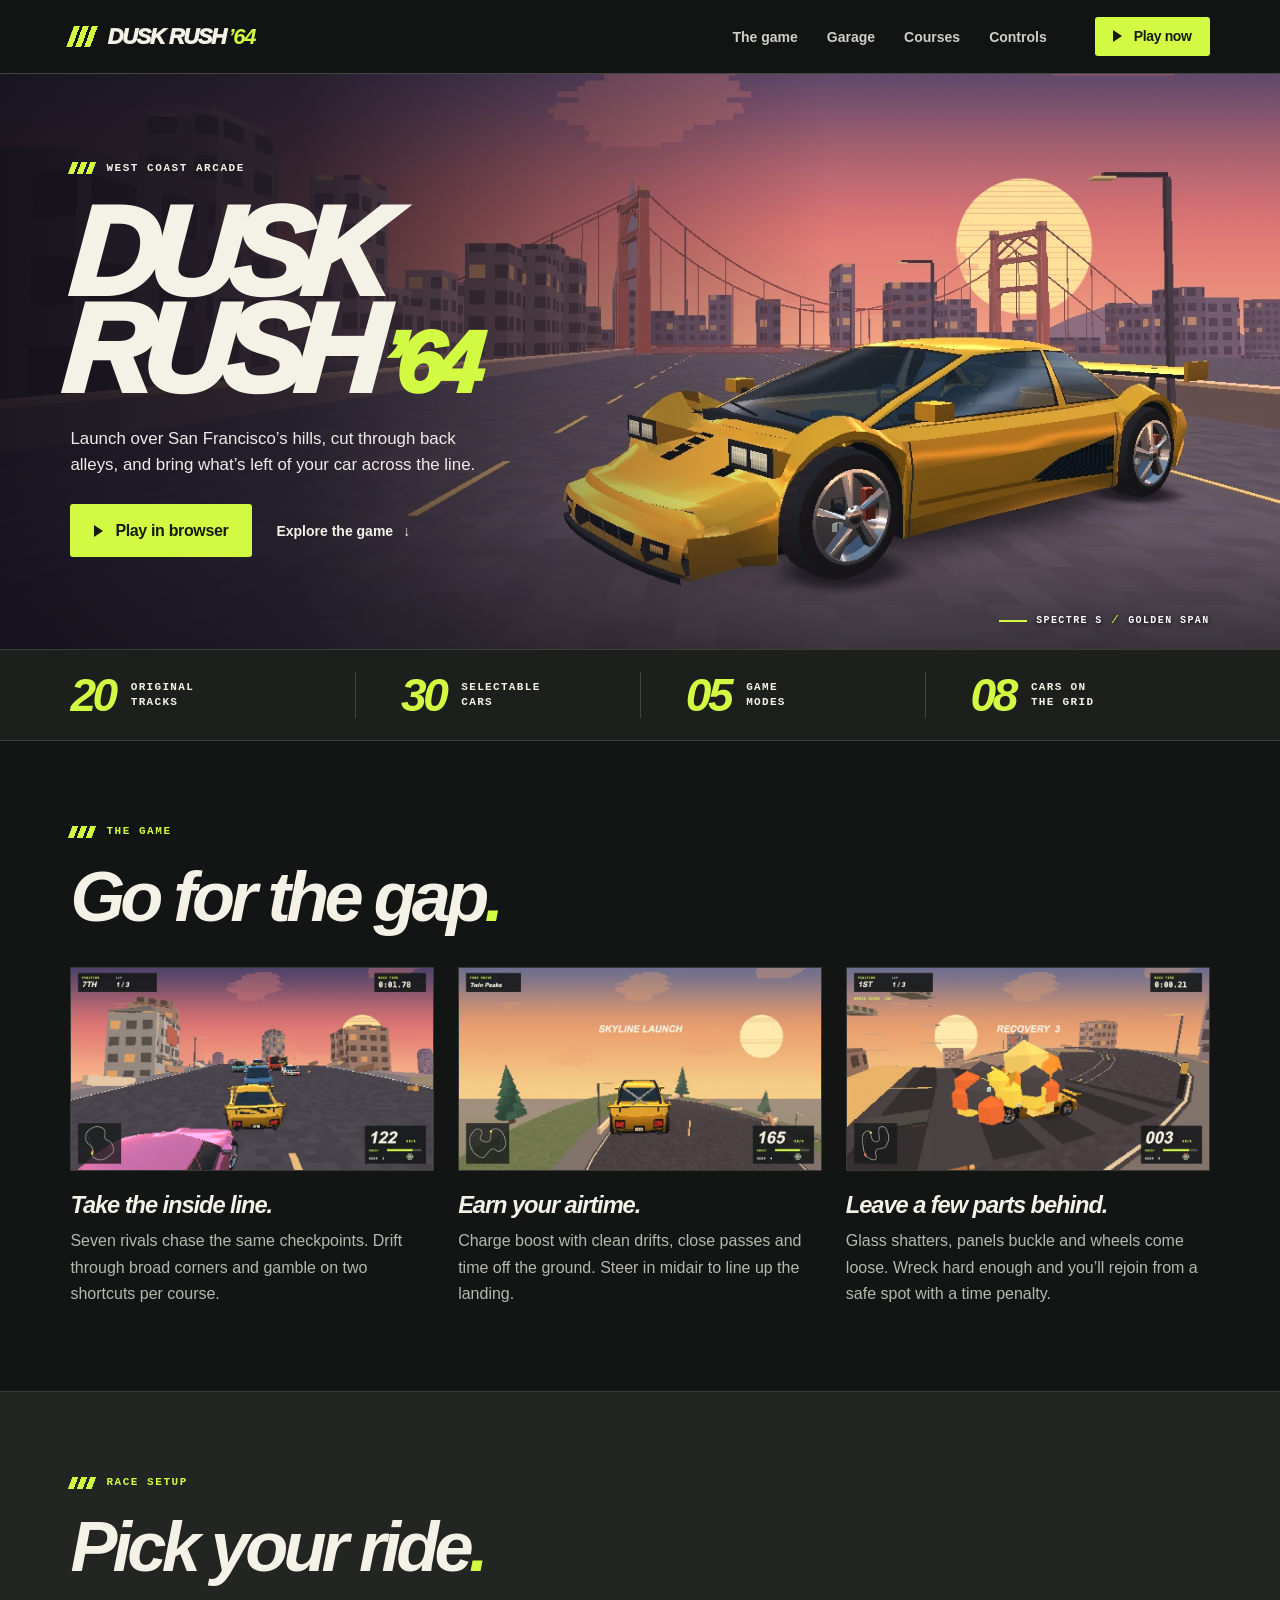
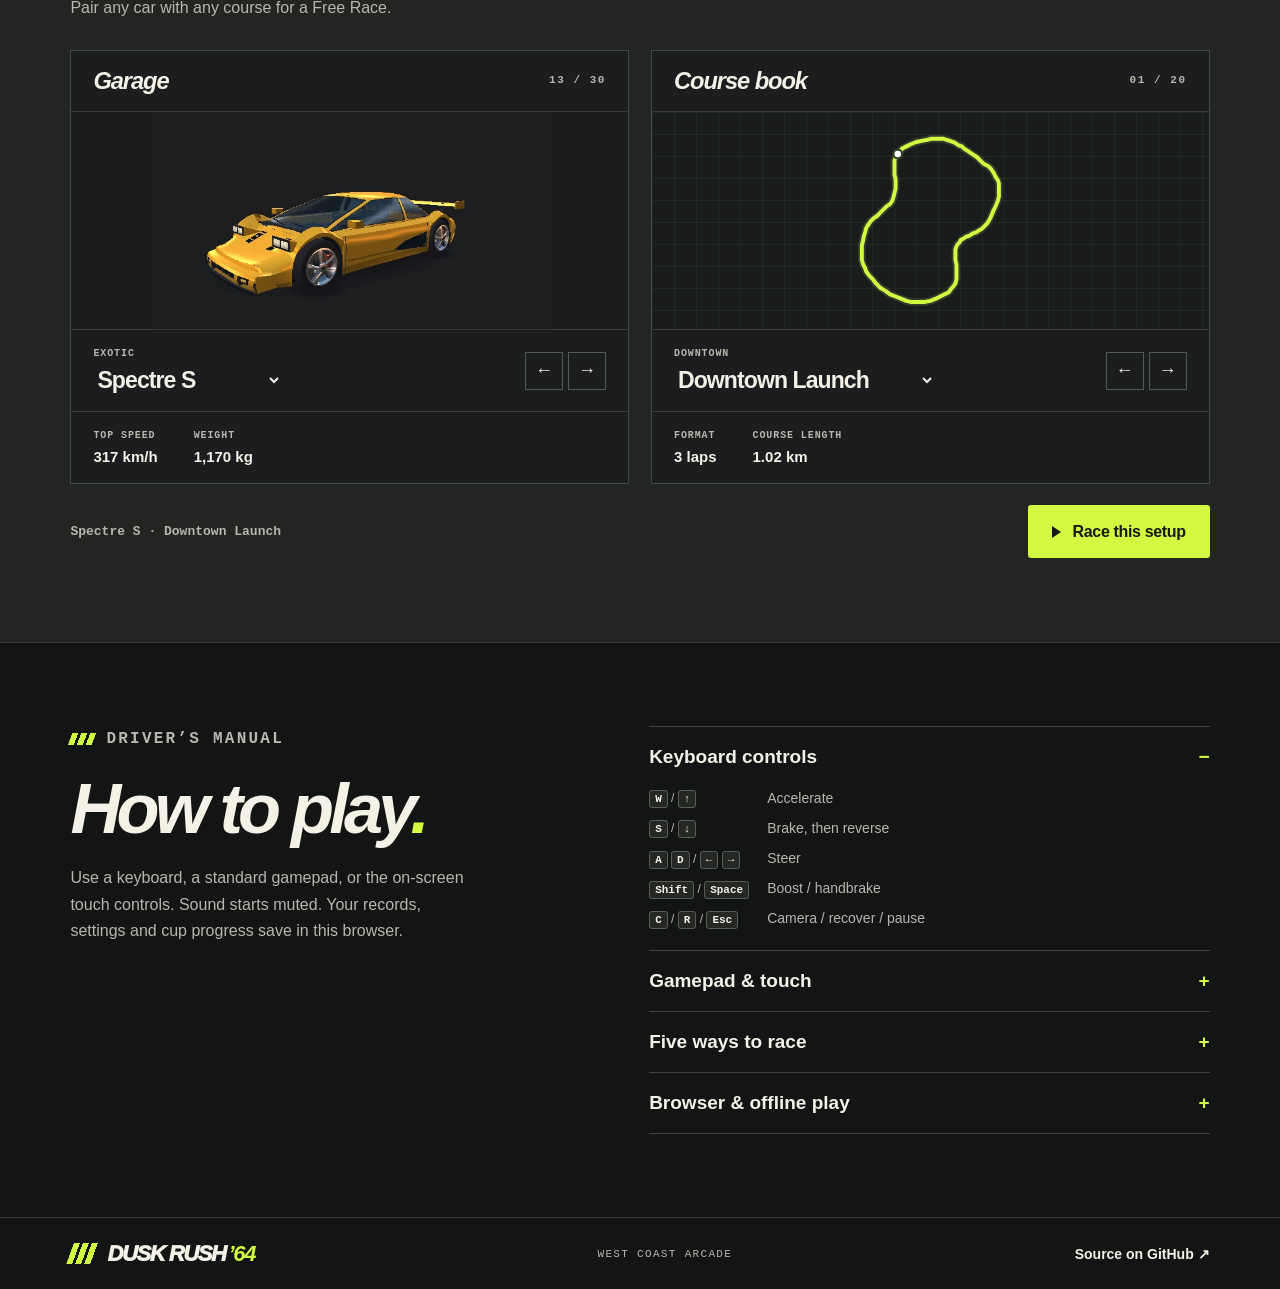
==== docs/index.html @ 049c0bbc "Publish Dusk Rush ’64 arcade racer, playable site and verification suite" ====
<!doctype html>
<html lang="en">
  <head>
    <meta charset="utf-8" />
    <meta name="viewport" content="width=device-width,initial-scale=1" />
    <meta name="theme-color" content="#141616" />
    <title>Dusk Rush ’64 — West Coast Arcade Racing</title>
    <meta
      name="description"
      content="Launch over San Francisco hills in a destructive browser arcade racer. Choose from 30 cars, 20 original tracks and five race modes."
    />
    <meta
      property="og:title"
      content="Dusk Rush ’64 — West Coast Arcade Racing"
    />
    <meta
      property="og:description"
      content="Steep streets. Big air. Play the full arcade racer in your browser."
    />
    <meta property="og:type" content="website" />
    <meta
      property="og:image"
      content="https://nearbycoder.github.io/dusk-rush-64/media/key-art.webp"
    />
    <link rel="icon" href="favicon.svg" />
    <link rel="preload" href="media/key-art.webp" as="image" />
    <link rel="stylesheet" href="site.css" />
    <script defer src="catalog.js"></script>
    <script defer src="site.js"></script>
  </head>
  <body>
    <a class="skip" href="#content">Skip to content</a>
    <header class="top">
      <div class="wrap headrow">
        <a class="brand" href="#content" aria-label="Dusk Rush ’64 home"
          ><i class="mark" aria-hidden="true"></i>DUSK RUSH <b>’64</b></a
        >
        <nav aria-label="Main navigation">
          <a href="#game">The game</a><a href="#garage">Garage</a
          ><a href="#courses">Courses</a><a href="#controls">Controls</a>
        </nav>
        <a class="button small" href="play/"
          ><i class="triangle"></i>Play now</a
        >
      </div>
    </header>
    <main id="content">
      <section class="hero" aria-labelledby="title">
        <div class="wrap hero-inner">
          <div class="pitch">
            <p class="tag hero-tag">
              <span class="stripes"></span> West Coast Arcade
            </p>
            <h1 id="title">DUSK<br />RUSH<span>’64</span></h1>
            <p class="lede">
              Launch over San Francisco’s hills, cut through back alleys, and
              bring what’s left of your car across the line.
            </p>
            <div class="actions">
              <a class="button" href="play/"
                ><i class="triangle"></i>Play in browser</a
              ><a class="textlink" href="#game"
                >Explore the game <span>↓</span></a
              >
            </div>
          </div>
          <div class="credit">
            <span></span>Spectre S <em>/</em> Golden Span
          </div>
        </div>
      </section>
      <section class="numbers" aria-label="Game at a glance">
        <div class="wrap statrow">
          <div>
            <strong>20</strong><span>Original<br />tracks</span>
          </div>
          <div>
            <strong>30</strong><span>Selectable<br />cars</span>
          </div>
          <div>
            <strong>05</strong><span>Game<br />modes</span>
          </div>
          <div>
            <strong>08</strong><span>Cars on<br />the grid</span>
          </div>
        </div>
      </section>
      <section id="game" class="section wrap">
        <p class="tag"><span class="stripes"></span>The game</p>
        <h2>Go for the gap<span>.</span></h2>
        <div class="features">
          <article>
            <img
              src="media/active-race.webp"
              alt="A pack of cars accelerates up a wide city avenue at dusk"
              loading="lazy"
              width="900"
              height="562"
            />
            <h3>Take the inside line.</h3>
            <p>
              Seven rivals chase the same checkpoints. Drift through broad
              corners and gamble on two shortcuts per course.
            </p>
          </article>
          <article>
            <img
              src="media/major-jump.webp"
              alt="A stunt car clears a hilltop launch on Twin Peaks Plunge"
              loading="lazy"
              width="900"
              height="562"
            />
            <h3>Earn your airtime.</h3>
            <p>
              Charge boost with clean drifts, close passes and time off the
              ground. Steer in midair to line up the landing.
            </p>
          </article>
          <article>
            <img
              src="media/full-wreck.webp"
              alt="A collision sends a fireball and broken car parts into the street"
              loading="lazy"
              width="900"
              height="562"
            />
            <h3>Leave a few parts behind.</h3>
            <p>
              Glass shatters, panels buckle and wheels come loose. Wreck hard
              enough and you’ll rejoin from a safe spot with a time penalty.
            </p>
          </article>
        </div>
      </section>
      <section class="workshop">
        <div class="wrap">
          <div class="sectionintro">
            <p class="tag"><span class="stripes"></span>Race setup</p>
            <h2>Pick your ride<span>.</span></h2>
            <p>Pair any car with any course for a Free Race.</p>
          </div>
          <div class="panels">
            <article id="garage" class="garage panel">
              <div class="panelbar">
                <h3>Garage</h3>
                <span id="car-count">13 / 30</span>
              </div>
              <div class="showroom">
                <img
                  id="car-img"
                  src="media/car-12.webp"
                  alt="Spectre S showroom model"
                  width="640"
                  height="350"
                  loading="lazy"
                />
              </div>
              <div class="pickline">
                <div>
                  <small id="car-class">Exotic</small
                  ><label for="car">Vehicle</label
                  ><select id="car" aria-label="Select vehicle">
                    <option>Spectre S</option>
                  </select>
                </div>
                <div class="switch">
                  <button
                    data-cycle="car"
                    data-step="-1"
                    aria-label="Previous vehicle"
                  >
                    ←</button
                  ><button
                    data-cycle="car"
                    data-step="1"
                    aria-label="Next vehicle"
                  >
                    →
                  </button>
                </div>
              </div>
              <div class="details">
                <div><small>Top speed</small><b id="speed">317 km/h</b></div>
                <div><small>Weight</small><b id="weight">1,170 kg</b></div>
              </div>
            </article>
            <article id="courses" class="course panel">
              <div class="panelbar">
                <h3>Course book</h3>
                <span id="track-count">01 / 20</span>
              </div>
              <div class="mapwell">
                <svg
                  viewBox="0 0 300 190"
                  aria-label="Selected course layout"
                  role="img"
                >
                  <polyline id="route-shadow"></polyline>
                  <polyline id="route"></polyline>
                  <circle id="start" r="4"></circle>
                </svg>
              </div>
              <div class="pickline">
                <div>
                  <small id="district">Financial District</small
                  ><label for="track">Course</label
                  ><select id="track" aria-label="Select course">
                    <option>Downtown Launch</option>
                  </select>
                </div>
                <div class="switch">
                  <button
                    data-cycle="track"
                    data-step="-1"
                    aria-label="Previous course"
                  >
                    ←</button
                  ><button
                    data-cycle="track"
                    data-step="1"
                    aria-label="Next course"
                  >
                    →
                  </button>
                </div>
              </div>
              <div class="details">
                <div><small>Format</small><b id="format">Circuit</b></div>
                <div><small>Course length</small><b id="distance"></b></div>
              </div>
            </article>
          </div>
          <div class="launchrow">
            <p id="setup-summary" aria-live="polite">
              Spectre S · Downtown Launch
            </p>
            <a id="launch" class="button" href="play/"
              ><i class="triangle"></i>Race this setup</a
            >
          </div>
        </div>
      </section>
      <section id="controls" class="section wrap manual">
        <div>
          <p class="tag"><span class="stripes"></span>Driver’s manual</p>
          <h2>How to play<span>.</span></h2>
          <p>
            Use a keyboard, a standard gamepad, or the on-screen touch controls.
            Sound starts muted. Your records, settings and cup progress save in
            this browser.
          </p>
        </div>
        <div class="accordion">
          <details open>
            <summary>Keyboard controls</summary>
            <dl class="keys">
              <dt><kbd>W</kbd> / <kbd>↑</kbd></dt>
              <dd>Accelerate</dd>
              <dt><kbd>S</kbd> / <kbd>↓</kbd></dt>
              <dd>Brake, then reverse</dd>
              <dt><kbd>A</kbd> <kbd>D</kbd> / <kbd>←</kbd> <kbd>→</kbd></dt>
              <dd>Steer</dd>
              <dt><kbd>Shift</kbd> / <kbd>Space</kbd></dt>
              <dd>Boost / handbrake</dd>
              <dt><kbd>C</kbd> / <kbd>R</kbd> / <kbd>Esc</kbd></dt>
              <dd>Camera / recover / pause</dd>
            </dl>
          </details>
          <details>
            <summary>Gamepad &amp; touch</summary>
            <p>
              Steer with the left stick. Use the right trigger for gas and the
              left for brakes. The left shoulder boosts, the west face button
              slides, and the north face button cycles cameras. On a
              touchscreen, hold the steering and pedal buttons together.
            </p>
          </details>
          <details>
            <summary>Five ways to race</summary>
            <dl class="modes">
              <dt>Free Race</dt>
              <dd>Choose your grid, difficulty and damage setting.</dd>
              <dt>Championship</dt>
              <dd>
                Race four rounds per cup and bank points for your finishing
                position.
              </dd>
              <dt>Time Attack</dt>
              <dd>Chase a ghost from your best completed run.</dd>
              <dt>Wreck Run</dt>
              <dd>
                Score with speed, airtime and hard impacts under Heavy damage.
              </dd>
              <dt>Free Drive</dt>
              <dd>Explore the course without a clock or a forced finish.</dd>
            </dl>
          </details>
          <details>
            <summary>Browser &amp; offline play</summary>
            <p>
              The game runs in WebGL2 and needs hardware acceleration. Cars,
              courses, the interface and audio are drawn or synthesized by code.
              Download the single HTML file to take the game offline.
            </p>
            <a
              class="textlink download"
              download="dusk-rush-64.html"
              href="play/index.html"
              >Download game ↓</a
            >
          </details>
        </div>
      </section>
    </main>
    <footer>
      <div class="wrap footrow">
        <a class="brand" href="#content"
          ><i class="mark"></i>DUSK RUSH <b>’64</b></a
        ><span>West Coast Arcade</span
        ><a class="textlink" href="https://github.com/nearbycoder/dusk-rush-64"
          >Source on GitHub ↗</a
        >
      </div>
    </footer>
  </body>
</html>
---- docs/site.css ----
:root {
  color-scheme: dark;
  --bg: #131515;
  --panel: #1b1d1e;
  --ink: #f4f1e7;
  --muted: #b6b7ad;
  --lime: #d2fa43;
  --line: #383b38;
  --mono: ui-monospace, SFMono-Regular, Consolas, monospace;
  --display: "Arial Black", "Helvetica Neue", Arial, sans-serif;
}
* {
  box-sizing: border-box;
}
html {
  scroll-behavior: smooth;
  scroll-padding-top: 24px;
}
body {
  margin: 0;
  background: var(--bg);
  color: var(--ink);
  font-family: "Helvetica Neue", Arial, sans-serif;
  -webkit-font-smoothing: antialiased;
}
button,
select {
  font: inherit;
}
a {
  color: inherit;
  text-decoration: none;
}
a:focus-visible,
button:focus-visible,
summary:focus-visible,
select:focus-visible {
  outline: 3px solid var(--lime);
  outline-offset: 4px;
}
.wrap {
  width: min(1320px, 89%);
  margin-inline: auto;
}
.skip {
  position: fixed;
  z-index: 10;
  top: -90px;
  left: 15px;
  background: var(--lime);
  color: #141614;
  padding: 12px;
}
.skip:focus {
  top: 10px;
}
.top {
  background: #121414;
  border-bottom: 1px solid #444641;
}
.headrow,
.footrow,
.launchrow,
.actions,
.brand,
nav,
.button,
.textlink,
.tag,
.panelbar,
.switch,
.statrow > div {
  display: flex;
  align-items: center;
}
.headrow {
  height: 73px;
  gap: 48px;
}
.brand {
  font: italic 1000 22px/0.9 var(--display);
  letter-spacing: -1.4px;
  white-space: nowrap;
  gap: 3px;
}
.brand b {
  color: var(--lime);
}
.mark,
.stripes {
  display: inline-block;
  transform: skewX(-20deg);
  background: repeating-linear-gradient(
    90deg,
    var(--lime) 0 6px,
    transparent 6px 9px
  );
}
.mark {
  width: 25px;
  height: 21px;
  margin-right: 9px;
}
.stripes {
  width: 24px;
  height: 12px;
}
.headrow nav {
  margin-left: auto;
  gap: 29px;
}
nav a,
.textlink,
footer {
  font-size: 14px;
  font-weight: 650;
}
nav a {
  color: #cfcec6;
}
nav a:hover,
.textlink:hover {
  color: var(--lime);
}
.button {
  display: inline-flex;
  justify-content: center;
  gap: 12px;
  background: var(--lime);
  color: #171a12;
  padding: 17px 24px;
  font-weight: 850;
  letter-spacing: -0.35px;
  border-radius: 3px;
  line-height: 1.2;
  transition:
    background 0.15s,
    transform 0.15s;
}
.button:hover {
  background: #e6ff87;
  transform: translateY(-1px);
}
.button.small {
  padding: 11px 18px;
  font-size: 14px;
}
.triangle {
  width: 0;
  height: 0;
  border: solid transparent;
  border-width: 6px 0 6px 9px;
  border-left-color: currentColor;
}
.hero {
  position: relative;
  isolation: isolate;
  background: #372b35 url(media/key-art.webp) center center/cover no-repeat;
  overflow: hidden;
}
.hero:before {
  content: "";
  position: absolute;
  inset: 0;
  z-index: -1;
  background:
    linear-gradient(
      90deg,
      rgba(18, 16, 26, 0.92) 0%,
      rgba(25, 21, 32, 0.84) 23%,
      rgba(32, 25, 37, 0.42) 43%,
      transparent 65%
    ),
    linear-gradient(0deg, #1a181e92, transparent 22%);
}
.hero-inner {
  min-height: clamp(575px, 44vw, 720px);
  display: flex;
  align-items: center;
  position: relative;
}
.pitch {
  max-width: 48%;
  padding: 48px 0 53px;
}
.tag,
small,
.panelbar > span,
.credit {
  font: 700 11px/1.4 var(--mono);
  letter-spacing: 0.14em;
  text-transform: uppercase;
}
.tag {
  gap: 12px;
  margin: 0 0 22px;
  color: var(--lime);
}
.hero-tag {
  color: #f3f0e7;
}
.hero h1 {
  font: italic 1000 clamp(96px, 9.8vw, 151px) / 0.77 var(--display);
  letter-spacing: -0.088em;
  margin: 29px 0 28px -4px;
  transform: skew(-4deg);
  transform-origin: left;
}
.hero h1 span {
  color: var(--lime);
  font-size: 0.69em;
  letter-spacing: -0.1em;
  margin-left: 0.09em;
}
.lede {
  font-size: clamp(16px, 1.32vw, 19px);
  line-height: 1.5;
  max-width: 405px;
  color: #efebe8;
  margin: 0 0 27px;
}
.actions {
  gap: 24px;
  flex-wrap: wrap;
}
.textlink {
  display: inline-flex;
  gap: 10px;
}
.credit {
  position: absolute;
  bottom: 21px;
  right: 0;
  color: #fff;
  font-size: 10px;
  display: flex;
  align-items: center;
  gap: 9px;
  text-shadow: 0 1px 4px #000;
}
.credit span {
  display: inline-block;
  width: 28px;
  height: 2px;
  background: var(--lime);
}
.credit em {
  color: var(--lime);
}
.numbers {
  background: #1c1f1c;
  border-block: 1px solid #3a4036;
}
.statrow {
  display: grid;
  grid-template-columns: repeat(4, 1fr);
  padding: 22px 0;
}
.statrow > div {
  gap: 16px;
  border-left: 1px solid #42463f;
  padding-left: clamp(12px, 3.5vw, 52px);
}
.statrow > div:first-child {
  padding-left: 0;
  border: 0;
}
.statrow strong {
  font: italic 900 clamp(34px, 3.6vw, 54px) / 1 var(--display);
  letter-spacing: -0.075em;
  color: var(--lime);
}
.statrow span {
  font: 650 11px/1.35 var(--mono);
  letter-spacing: 0.12em;
  text-transform: uppercase;
}
.section,
.workshop {
  padding-block: clamp(65px, 6.5vw, 110px);
}
h2,
h3,
p {
  margin: 0;
}
h2 {
  font: italic 900 clamp(44px, 5.5vw, 85px) / 0.98 var(--display);
  letter-spacing: -0.068em;
}
h2 span {
  color: var(--lime);
}
.features {
  display: grid;
  grid-template-columns: repeat(3, 1fr);
  gap: 24px;
  margin-top: 36px;
}
.features img {
  width: 100%;
  height: auto;
  aspect-ratio: 16/9;
  object-fit: cover;
  display: block;
  border: 1px solid var(--line);
}
.features h3,
.panel h3 {
  font: italic 850 clamp(21px, 1.85vw, 30px) / 1.1 var(--display);
  letter-spacing: -0.045em;
}
.features h3 {
  margin: 21px 0 10px;
}
.features p,
.manual p,
.accordion dd,
.sectionintro > p:last-child {
  color: var(--muted);
  line-height: 1.65;
  font-size: 16px;
}
.workshop {
  background: #222522;
  border-block: 1px solid var(--line);
}
.sectionintro > p:last-child {
  margin: 14px 0 28px;
}
.panels {
  display: grid;
  grid-template-columns: 1fr 1fr;
  gap: 22px;
}
.panel {
  min-width: 0;
  background: var(--panel);
  border: 1px solid #444944;
}
.panelbar,
.details,
.pickline {
  padding: 17px 22px;
}
.panelbar {
  justify-content: space-between;
  border-bottom: 1px solid var(--line);
}
.panelbar > span {
  color: var(--muted);
}
.showroom,
.mapwell {
  height: clamp(160px, 17vw, 245px);
  display: grid;
  place-items: center;
}
.showroom img {
  width: 100%;
  height: 100%;
  object-fit: contain;
  min-height: 0;
}
.mapwell {
  background-color: #191c1b;
  background-image:
    linear-gradient(#414a3d40 1px, transparent 1px),
    linear-gradient(90deg, #414a3d40 1px, transparent 1px);
  background-size: 22px 22px;
}
.mapwell svg {
  height: 95%;
  width: 95%;
}
.mapwell polyline {
  fill: none;
  stroke-linecap: round;
  stroke-linejoin: round;
}
#route {
  stroke: var(--lime);
  stroke-width: 3.6;
}
#route-shadow {
  stroke: #697a49;
  stroke-width: 7;
  opacity: 0.35;
}
.mapwell circle {
  fill: white;
  stroke: #314429;
  stroke-width: 2;
}
.pickline,
.details {
  display: flex;
  align-items: center;
  gap: 12px;
  border-top: 1px solid var(--line);
}
.pickline {
  justify-content: space-between;
}
.pickline > div:first-child {
  min-width: 0;
}
.pickline select {
  width: 100%;
  font-size: clamp(19px, 1.8vw, 27px);
  font-weight: 800;
  background: var(--panel);
  border: 0;
  color: var(--ink);
  letter-spacing: -0.04em;
  cursor: pointer;
}
.pickline label {
  position: absolute;
  clip-path: inset(100%);
  width: 1px;
  height: 1px;
  overflow: hidden;
}
.pickline small,
.details small {
  display: block;
  color: var(--muted);
  font-size: 10px;
  letter-spacing: 0.09em;
  margin-bottom: 5px;
}
.switch {
  gap: 5px;
}
.switch button {
  cursor: pointer;
  width: 38px;
  height: 38px;
  background: transparent;
  color: var(--ink);
  border: 1px solid #545a50;
  font-size: 18px;
}
.switch button:hover {
  color: var(--lime);
  border-color: var(--lime);
}
.details {
  gap: 36px;
}
.details b {
  font-size: 15px;
}
.launchrow {
  justify-content: space-between;
  gap: 15px;
  margin-top: 21px;
}
.launchrow p {
  font: 600 13px var(--mono);
  color: var(--muted);
}
.manual {
  display: grid;
  grid-template-columns: 0.87fr 1fr;
  gap: 8%;
}
.manual > div > p:last-child {
  margin-top: 22px;
  max-width: 405px;
}
.accordion details {
  border-top: 1px solid #41453e;
}
.accordion details:last-child {
  border-bottom: 1px solid #41453e;
}
.accordion summary {
  padding: 19px 0;
  cursor: pointer;
  font-size: 19px;
  font-weight: 750;
  list-style: none;
}
.accordion summary::-webkit-details-marker {
  display: none;
}
.accordion summary:after {
  content: "+";
  float: right;
  color: var(--lime);
}
.accordion details[open] summary:after {
  content: "−";
}
.accordion dl,
.accordion details > p {
  margin: 0 0 20px;
}
.keys {
  display: grid;
  grid-template-columns: auto 1fr;
  gap: 7px 18px;
  align-items: center;
}
.keys dt {
  font-size: 12px;
  color: var(--muted);
}
kbd {
  border: 1px solid #595e54;
  background: #242724;
  border-radius: 3px;
  padding: 2px 5px;
  font: 600 11px var(--mono);
  color: var(--ink);
}
.accordion dd {
  margin: 0;
  font-size: 14px;
}
.modes dt {
  margin: 12px 0 2px;
  font-weight: 700;
}
.download {
  margin: 0 0 20px;
}
.footrow {
  padding: 25px 0;
  gap: 26px;
  justify-content: space-between;
}
footer {
  border-top: 1px solid var(--line);
}
footer span {
  color: var(--muted);
  font: 11px var(--mono);
  text-transform: uppercase;
  letter-spacing: 0.12em;
}
@media (max-width: 840px) {
  .headrow {
    gap: 20px;
  }
  .headrow nav {
    gap: 16px;
  }
  .pitch {
    max-width: 55%;
  }
  .hero-inner {
    min-height: 535px;
  }
  .features {
    gap: 14px;
  }
  .panels {
    gap: 12px;
  }
  .panelbar,
  .pickline,
  .details {
    padding: 15px;
  }
  .manual {
    gap: 6%;
  }
}
@media (max-width: 640px) {
  .wrap {
    width: 89%;
  }
  .headrow {
    height: 60px;
    justify-content: space-between;
  }
  .headrow nav {
    display: none;
  }
  .brand {
    font-size: 19px;
  }
  .hero {
    background-size: auto 340px;
    background-position: 64% top;
    background-color: #211d24;
  }
  .hero:before {
    background: linear-gradient(0deg, #201d22 5%, #251e26 43%, transparent 70%);
  }
  .hero-inner {
    align-items: flex-end;
    min-height: 0;
  }
  .pitch {
    max-width: 100%;
    padding: 235px 0 34px;
  }
  .hero-tag {
    font-size: 10px;
    margin-bottom: 10px;
  }
  .hero h1 {
    font-size: clamp(76px, 19vw, 111px);
    margin: 15px 0 15px;
  }
  .hero h1 {
    max-width: 300px;
  }
  .hero h1 br {
    display: block;
  }
  .credit {
    display: none;
  }
  .lede {
    font-size: 16px;
    max-width: 370px;
    margin-bottom: 20px;
  }
  .actions {
    gap: 18px;
  }
  .button {
    padding: 15px 18px;
  }
  .statrow {
    grid-template-columns: 1fr 1fr;
    gap: 18px 0;
    padding: 20px 0;
  }
  .statrow > div:nth-child(3) {
    padding-left: 0;
    border: 0;
  }
  .statrow > div {
    gap: 11px;
  }
  .statrow span {
    font-size: 10px;
  }
  .features,
  .panels,
  .manual {
    grid-template-columns: 1fr;
  }
  .features {
    gap: 29px;
  }
  .features h3 {
    margin: 14px 0 6px;
  }
  .showroom,
  .mapwell {
    height: 190px;
  }
  .launchrow {
    align-items: flex-start;
    flex-direction: column;
  }
  .accordion {
    margin-top: 30px;
  }
  .footrow {
    gap: 14px;
    flex-wrap: wrap;
  }
  .footrow > span {
    display: none;
  }
  .tag {
    margin-bottom: 15px;
  }
}
@media (prefers-reduced-motion: reduce) {
  html {
    scroll-behavior: auto;
  }
  * {
    transition: none !important;
  }
}
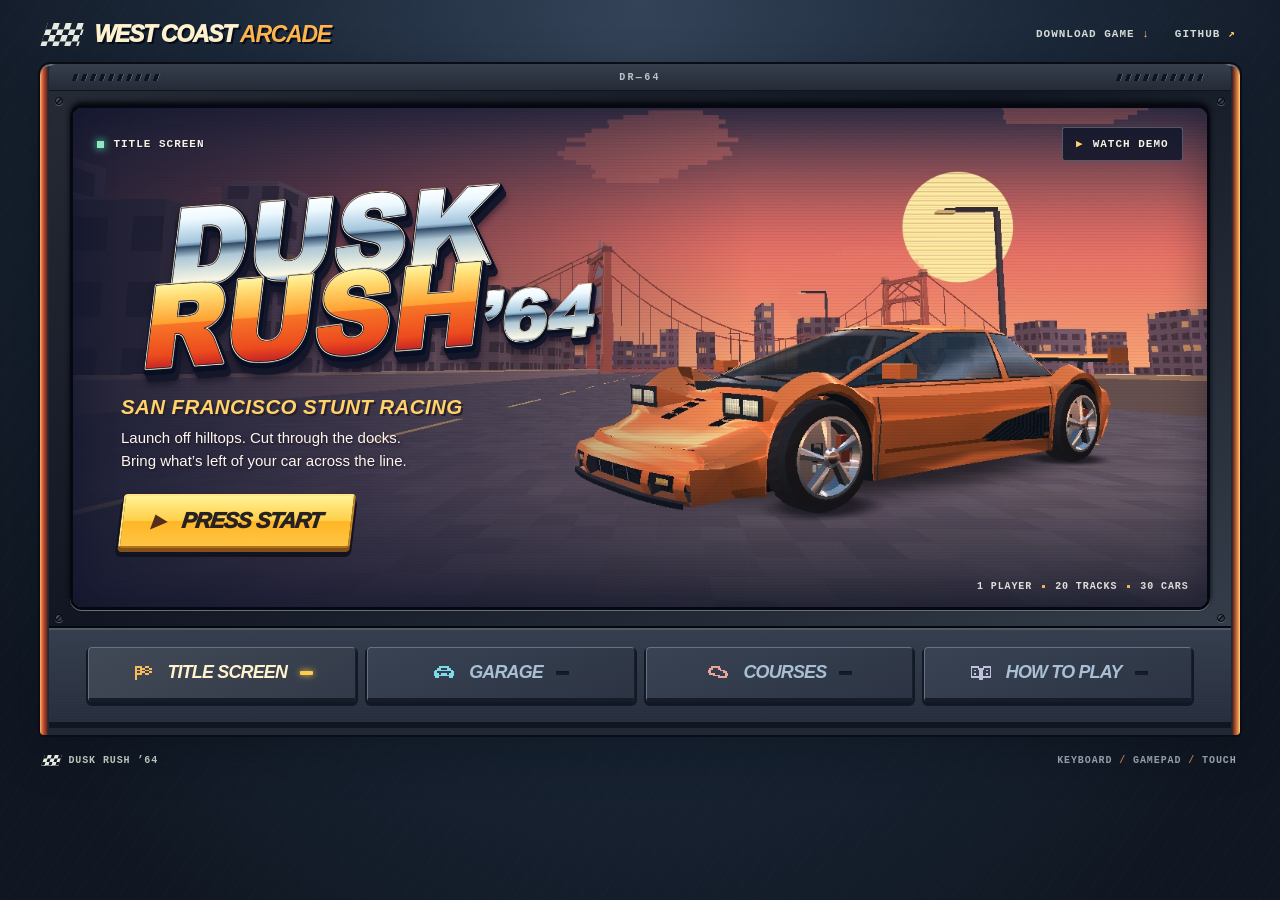
==== commit b590d8b6: "Turn the arcade site into a playable cabinet front end" ====
--- a/docs/index.html
+++ b/docs/index.html
@@ -20,177 +20,161 @@
     <meta property="og:type" content="website" />
     <meta
       property="og:image"
-      content="https://nearbycoder.github.io/dusk-rush-64/media/key-art.webp"
+      content="https://nearbycoder.github.io/dusk-rush-64/media/cabinet-scene.webp"
     />
     <link rel="icon" href="favicon.svg" />
-    <link rel="preload" href="media/key-art.webp" as="image" />
+    <link rel="preload" href="media/cabinet-scene.webp" as="image" />
     <link rel="stylesheet" href="site.css" />
     <script defer src="catalog.js"></script>
     <script defer src="site.js"></script>
   </head>
   <body>
-    <a class="skip" href="#content">Skip to content</a>
-    <header class="top">
-      <div class="wrap headrow">
-        <a class="brand" href="#content" aria-label="Dusk Rush ’64 home"
-          ><i class="mark" aria-hidden="true"></i>DUSK RUSH <b>’64</b></a
-        >
-        <nav aria-label="Main navigation">
-          <a href="#game">The game</a><a href="#garage">Garage</a
-          ><a href="#courses">Courses</a><a href="#controls">Controls</a>
-        </nav>
-        <a class="button small" href="play/"
-          ><i class="triangle"></i>Play now</a
+    <a class="skip" href="#screen">Skip to arcade</a>
+    <header class="mast">
+      <div class="maker">
+        <i class="flag"></i><span>West Coast <b>Arcade</b></span>
+      </div>
+      <div class="mast-controls">
+        <a href="play/index.html" download="dusk-rush-64.html"
+          >Download game <b>↓</b></a
+        ><a href="https://github.com/nearbycoder/dusk-rush-64"
+          >GitHub <b>↗</b></a
         >
       </div>
     </header>
-    <main id="content">
-      <section class="hero" aria-labelledby="title">
-        <div class="wrap hero-inner">
-          <div class="pitch">
-            <p class="tag hero-tag">
-              <span class="stripes"></span> West Coast Arcade
-            </p>
-            <h1 id="title">DUSK<br />RUSH<span>’64</span></h1>
-            <p class="lede">
-              Launch over San Francisco’s hills, cut through back alleys, and
-              bring what’s left of your car across the line.
-            </p>
-            <div class="actions">
-              <a class="button" href="play/"
-                ><i class="triangle"></i>Play in browser</a
-              ><a class="textlink" href="#game"
-                >Explore the game <span>↓</span></a
+    <main class="cabinet" id="cabinet">
+      <div class="rail">
+        <span class="vent"></span><span class="serial">DR—64</span
+        ><span class="vent"></span>
+      </div>
+      <div class="bezel">
+        <span class="bolt nw"></span><span class="bolt ne"></span
+        ><span class="bolt sw"></span><span class="bolt se"></span>
+        <div class="glass" id="screen" tabindex="-1">
+          <section
+            class="view title-view"
+            id="title-panel"
+            aria-labelledby="game-title"
+          >
+            <div class="scene"></div>
+            <div class="screen-top">
+              <span class="chip"><i class="signal"></i> Title screen</span
+              ><button class="chip replay" id="replay" type="button">
+                <b>▶</b> Watch demo
+              </button>
+            </div>
+            <div class="title-copy">
+              <h1 id="game-title">
+                <img
+                  src="media/marquee.png"
+                  width="960"
+                  height="410"
+                  alt="Dusk Rush ’64"
+                />
+              </h1>
+              <p class="subtitle">San Francisco stunt racing</p>
+              <p class="blurb">
+                Launch off hilltops. Cut through the docks.<br />Bring what’s
+                left of your car across the line.
+              </p>
+              <a class="start-button" id="start-game" href="play/?start"
+                ><span>▶</span> Press Start</a
               >
             </div>
-          </div>
-          <div class="credit">
-            <span></span>Spectre S <em>/</em> Golden Span
-          </div>
-        </div>
-      </section>
-      <section class="numbers" aria-label="Game at a glance">
-        <div class="wrap statrow">
-          <div>
-            <strong>20</strong><span>Original<br />tracks</span>
-          </div>
-          <div>
-            <strong>30</strong><span>Selectable<br />cars</span>
-          </div>
-          <div>
-            <strong>05</strong><span>Game<br />modes</span>
-          </div>
-          <div>
-            <strong>08</strong><span>Cars on<br />the grid</span>
-          </div>
-        </div>
-      </section>
-      <section id="game" class="section wrap">
-        <p class="tag"><span class="stripes"></span>The game</p>
-        <h2>Go for the gap<span>.</span></h2>
-        <div class="features">
-          <article>
-            <img
-              src="media/active-race.webp"
-              alt="A pack of cars accelerates up a wide city avenue at dusk"
-              loading="lazy"
-              width="900"
-              height="562"
-            />
-            <h3>Take the inside line.</h3>
-            <p>
-              Seven rivals chase the same checkpoints. Drift through broad
-              corners and gamble on two shortcuts per course.
-            </p>
-          </article>
-          <article>
-            <img
-              src="media/major-jump.webp"
-              alt="A stunt car clears a hilltop launch on Twin Peaks Plunge"
-              loading="lazy"
-              width="900"
-              height="562"
-            />
-            <h3>Earn your airtime.</h3>
-            <p>
-              Charge boost with clean drifts, close passes and time off the
-              ground. Steer in midair to line up the landing.
-            </p>
-          </article>
-          <article>
-            <img
-              src="media/full-wreck.webp"
-              alt="A collision sends a fireball and broken car parts into the street"
-              loading="lazy"
-              width="900"
-              height="562"
-            />
-            <h3>Leave a few parts behind.</h3>
-            <p>
-              Glass shatters, panels buckle and wheels come loose. Wreck hard
-              enough and you’ll rejoin from a safe spot with a time penalty.
-            </p>
-          </article>
-        </div>
-      </section>
-      <section class="workshop">
-        <div class="wrap">
-          <div class="sectionintro">
-            <p class="tag"><span class="stripes"></span>Race setup</p>
-            <h2>Pick your ride<span>.</span></h2>
-            <p>Pair any car with any course for a Free Race.</p>
-          </div>
-          <div class="panels">
-            <article id="garage" class="garage panel">
-              <div class="panelbar">
-                <h3>Garage</h3>
-                <span id="car-count">13 / 30</span>
-              </div>
-              <div class="showroom">
+            <div class="screen-foot">
+              <span>1 player</span><i></i><span>20 tracks</span><i></i
+              ><span>30 cars</span>
+            </div>
+          </section>
+          <section
+            class="view film-view"
+            id="film-panel"
+            aria-label="Gameplay demo"
+            hidden
+          >
+            <video
+              id="film"
+              muted
+              playsinline
+              controls
+              preload="none"
+              poster="media/active-race.webp"
+              src="media/attract.mp4"
+            ></video>
+            <div class="film-bar">
+              <button data-open="title">← Title screen</button
+              ><a href="play/?start">Start game ▶</a>
+            </div>
+          </section>
+          <section
+            class="view menu-view"
+            id="garage-panel"
+            aria-labelledby="garage-title"
+            hidden
+          >
+            <div class="menu-head">
+              <div>
+                <p class="kicker">Free race setup</p>
+                <h2 id="garage-title">Car select</h2>
+              </div>
+              <strong id="car-count"></strong>
+            </div>
+            <div class="select-content">
+              <div class="car-stage">
                 <img
                   id="car-img"
-                  src="media/car-12.webp"
-                  alt="Spectre S showroom model"
                   width="640"
                   height="350"
-                  loading="lazy"
+                  alt="Spectre S"
+                  src="media/car-12.webp"
                 />
               </div>
-              <div class="pickline">
-                <div>
-                  <small id="car-class">Exotic</small
-                  ><label for="car">Vehicle</label
-                  ><select id="car" aria-label="Select vehicle">
-                    <option>Spectre S</option>
-                  </select>
-                </div>
-                <div class="switch">
+              <div class="settings">
+                <small id="car-class"></small
+                ><label class="sr" for="car">Vehicle</label
+                ><select id="car"></select>
+                <div class="arrows">
                   <button
                     data-cycle="car"
                     data-step="-1"
                     aria-label="Previous vehicle"
                   >
-                    ←</button
+                    ◀</button
                   ><button
                     data-cycle="car"
                     data-step="1"
                     aria-label="Next vehicle"
                   >
-                    →
+                    ▶
                   </button>
                 </div>
-              </div>
-              <div class="details">
-                <div><small>Top speed</small><b id="speed">317 km/h</b></div>
-                <div><small>Weight</small><b id="weight">1,170 kg</b></div>
-              </div>
-            </article>
-            <article id="courses" class="course panel">
-              <div class="panelbar">
-                <h3>Course book</h3>
-                <span id="track-count">01 / 20</span>
-              </div>
-              <div class="mapwell">
+                <dl>
+                  <dt>Top speed</dt>
+                  <dd id="speed"></dd>
+                  <dt>Weight</dt>
+                  <dd id="weight"></dd>
+                </dl>
+                <button class="slab" data-open="courses">
+                  Choose course →
+                </button>
+              </div>
+            </div>
+          </section>
+          <section
+            class="view menu-view"
+            id="courses-panel"
+            aria-labelledby="courses-title"
+            hidden
+          >
+            <div class="menu-head">
+              <div>
+                <p class="kicker">Free race setup</p>
+                <h2 id="courses-title">Course select</h2>
+              </div>
+              <strong id="track-count"></strong>
+            </div>
+            <div class="select-content">
+              <div class="map-stage">
                 <svg
                   viewBox="0 0 300 190"
                   aria-label="Selected course layout"
@@ -199,129 +183,164 @@
                   <polyline id="route-shadow"></polyline>
                   <polyline id="route"></polyline>
                   <circle id="start" r="4"></circle>
+                  <circle id="racer" r="3"></circle>
                 </svg>
               </div>
-              <div class="pickline">
-                <div>
-                  <small id="district">Financial District</small
-                  ><label for="track">Course</label
-                  ><select id="track" aria-label="Select course">
-                    <option>Downtown Launch</option>
-                  </select>
-                </div>
-                <div class="switch">
+              <div class="settings">
+                <small id="district"></small
+                ><label class="sr" for="track">Course</label
+                ><select id="track"></select>
+                <div class="arrows">
                   <button
                     data-cycle="track"
                     data-step="-1"
                     aria-label="Previous course"
                   >
-                    ←</button
+                    ◀</button
                   ><button
                     data-cycle="track"
                     data-step="1"
                     aria-label="Next course"
                   >
-                    →
+                    ▶
                   </button>
                 </div>
-              </div>
-              <div class="details">
-                <div><small>Format</small><b id="format">Circuit</b></div>
-                <div><small>Course length</small><b id="distance"></b></div>
-              </div>
-            </article>
-          </div>
-          <div class="launchrow">
-            <p id="setup-summary" aria-live="polite">
-              Spectre S · Downtown Launch
-            </p>
-            <a id="launch" class="button" href="play/"
-              ><i class="triangle"></i>Race this setup</a
-            >
-          </div>
+                <p id="feature"></p>
+                <dl>
+                  <dt>Format</dt>
+                  <dd id="format"></dd>
+                  <dt>Length</dt>
+                  <dd id="distance"></dd>
+                </dl>
+                <p class="driver" id="setup-summary"></p>
+                <a class="slab" id="launch" href="play/">Race this setup ▶</a>
+              </div>
+            </div>
+          </section>
+          <section
+            class="view menu-view"
+            id="manual-panel"
+            aria-labelledby="manual-title"
+            hidden
+          >
+            <div class="menu-head">
+              <div>
+                <p class="kicker">Driver’s manual</p>
+                <h2 id="manual-title">How to play</h2>
+              </div>
+            </div>
+            <div class="instructions">
+              <div class="guide">
+                <h3>Race the hills.</h3>
+                <p>
+                  Beat seven rivals through ordered checkpoints. Two shortcuts
+                  on every course give you a chance to steal a place.
+                </p>
+                <h3>Charge your boost.</h3>
+                <p>
+                  Hold a slide, stay airborne or skim past a rival to refill the
+                  boost meter. Use it on the next climb.
+                </p>
+                <h3>Recover from a wreck.</h3>
+                <p>
+                  Broken glass and loose panels tell you where you took the hit.
+                  A wreck puts you back at a safe spot with a time penalty.
+                </p>
+              </div>
+              <div class="accordion">
+                <details open>
+                  <summary>Keyboard controls</summary>
+                  <dl class="keys">
+                    <dt><kbd>W</kbd> / <kbd>↑</kbd></dt>
+                    <dd>Accelerate</dd>
+                    <dt><kbd>S</kbd> / <kbd>↓</kbd></dt>
+                    <dd>Brake, then reverse</dd>
+                    <dt>
+                      <kbd>A</kbd> <kbd>D</kbd> / <kbd>←</kbd> <kbd>→</kbd>
+                    </dt>
+                    <dd>Steer</dd>
+                    <dt><kbd>Shift</kbd> / <kbd>Space</kbd></dt>
+                    <dd>Boost / handbrake</dd>
+                    <dt><kbd>C</kbd> / <kbd>R</kbd> / <kbd>Esc</kbd></dt>
+                    <dd>Camera / recover / pause</dd>
+                  </dl>
+                </details>
+                <details>
+                  <summary>Gamepad &amp; touch</summary>
+                  <p>
+                    Steer with the left stick. Use the right trigger for gas and
+                    the left for brakes. The left shoulder boosts, the west face
+                    button slides, and the north face button cycles cameras. On
+                    a touchscreen, hold the steering and pedal buttons together.
+                  </p>
+                </details>
+                <details>
+                  <summary>Five ways to race</summary>
+                  <dl class="modes">
+                    <dt>Free Race</dt>
+                    <dd>Choose your grid, difficulty and damage setting.</dd>
+                    <dt>Championship</dt>
+                    <dd>
+                      Race four rounds per cup and bank points for your
+                      finishing position.
+                    </dd>
+                    <dt>Time Attack</dt>
+                    <dd>Chase a ghost from your best completed run.</dd>
+                    <dt>Wreck Run</dt>
+                    <dd>
+                      Score with speed, airtime and hard impacts under Heavy
+                      damage.
+                    </dd>
+                    <dt>Free Drive</dt>
+                    <dd>
+                      Explore the course without a clock or a forced finish.
+                    </dd>
+                  </dl>
+                </details>
+                <details>
+                  <summary>Browser &amp; offline play</summary>
+                  <p>
+                    The game runs in WebGL2 and needs hardware acceleration.
+                    Cars, courses, the interface and audio are drawn or
+                    synthesized by code. Download the single HTML file to take
+                    the game offline.
+                  </p>
+                  <a
+                    class="textlink download"
+                    download="dusk-rush-64.html"
+                    href="play/index.html"
+                    >Download game ↓</a
+                  >
+                </details>
+              </div>
+            </div>
+          </section>
         </div>
-      </section>
-      <section id="controls" class="section wrap manual">
-        <div>
-          <p class="tag"><span class="stripes"></span>Driver’s manual</p>
-          <h2>How to play<span>.</span></h2>
-          <p>
-            Use a keyboard, a standard gamepad, or the on-screen touch controls.
-            Sound starts muted. Your records, settings and cup progress save in
-            this browser.
-          </p>
-        </div>
-        <div class="accordion">
-          <details open>
-            <summary>Keyboard controls</summary>
-            <dl class="keys">
-              <dt><kbd>W</kbd> / <kbd>↑</kbd></dt>
-              <dd>Accelerate</dd>
-              <dt><kbd>S</kbd> / <kbd>↓</kbd></dt>
-              <dd>Brake, then reverse</dd>
-              <dt><kbd>A</kbd> <kbd>D</kbd> / <kbd>←</kbd> <kbd>→</kbd></dt>
-              <dd>Steer</dd>
-              <dt><kbd>Shift</kbd> / <kbd>Space</kbd></dt>
-              <dd>Boost / handbrake</dd>
-              <dt><kbd>C</kbd> / <kbd>R</kbd> / <kbd>Esc</kbd></dt>
-              <dd>Camera / recover / pause</dd>
-            </dl>
-          </details>
-          <details>
-            <summary>Gamepad &amp; touch</summary>
-            <p>
-              Steer with the left stick. Use the right trigger for gas and the
-              left for brakes. The left shoulder boosts, the west face button
-              slides, and the north face button cycles cameras. On a
-              touchscreen, hold the steering and pedal buttons together.
-            </p>
-          </details>
-          <details>
-            <summary>Five ways to race</summary>
-            <dl class="modes">
-              <dt>Free Race</dt>
-              <dd>Choose your grid, difficulty and damage setting.</dd>
-              <dt>Championship</dt>
-              <dd>
-                Race four rounds per cup and bank points for your finishing
-                position.
-              </dd>
-              <dt>Time Attack</dt>
-              <dd>Chase a ghost from your best completed run.</dd>
-              <dt>Wreck Run</dt>
-              <dd>
-                Score with speed, airtime and hard impacts under Heavy damage.
-              </dd>
-              <dt>Free Drive</dt>
-              <dd>Explore the course without a clock or a forced finish.</dd>
-            </dl>
-          </details>
-          <details>
-            <summary>Browser &amp; offline play</summary>
-            <p>
-              The game runs in WebGL2 and needs hardware acceleration. Cars,
-              courses, the interface and audio are drawn or synthesized by code.
-              Download the single HTML file to take the game offline.
-            </p>
-            <a
-              class="textlink download"
-              download="dusk-rush-64.html"
-              href="play/index.html"
-              >Download game ↓</a
-            >
-          </details>
-        </div>
-      </section>
+      </div>
+      <nav class="deck" aria-label="Cabinet controls">
+        <button data-open="title" class="keycap" aria-pressed="true">
+          <i data-icon="flag"></i><span>Title screen</span>
+        </button>
+        <button data-open="garage" class="keycap" aria-pressed="false">
+          <i data-icon="car"></i><span>Garage</span>
+        </button>
+        <button data-open="courses" class="keycap" aria-pressed="false">
+          <i data-icon="route"></i><span>Courses</span>
+        </button>
+        <button data-open="manual" class="keycap" aria-pressed="false">
+          <i data-icon="book"></i><span>How to play</span>
+        </button>
+      </nav>
     </main>
     <footer>
-      <div class="wrap footrow">
-        <a class="brand" href="#content"
-          ><i class="mark"></i>DUSK RUSH <b>’64</b></a
-        ><span>West Coast Arcade</span
-        ><a class="textlink" href="https://github.com/nearbycoder/dusk-rush-64"
-          >Source on GitHub ↗</a
-        >
-      </div>
+      <span><i class="mini-flag"></i> Dusk Rush ’64</span
+      ><span>Keyboard <b>/</b> Gamepad <b>/</b> Touch</span>
     </footer>
+    <noscript
+      ><p class="fallback">
+        <a href="play/">Play the standalone game</a>. Enable JavaScript for the
+        arcade and its selectors.
+      </p></noscript
+    >
   </body>
 </html>
--- a/docs/site.css
+++ b/docs/site.css
@@ -1,685 +1,901 @@
 :root {
   color-scheme: dark;
-  --bg: #131515;
-  --panel: #1b1d1e;
-  --ink: #f4f1e7;
-  --muted: #b6b7ad;
-  --lime: #d2fa43;
-  --line: #383b38;
-  --mono: ui-monospace, SFMono-Regular, Consolas, monospace;
-  --display: "Arial Black", "Helvetica Neue", Arial, sans-serif;
+  --ivory: #fff2cf;
+  --gold: #ffd26a;
+  --aqua: #86efdf;
+  --mono: "Courier New", ui-monospace, monospace;
+  --heavy: "Arial Black", "Helvetica Neue", Arial, sans-serif;
+  --edge: #101624;
 }
 * {
   box-sizing: border-box;
 }
-html {
-  scroll-behavior: smooth;
-  scroll-padding-top: 24px;
-}
 body {
   margin: 0;
-  background: var(--bg);
-  color: var(--ink);
-  font-family: "Helvetica Neue", Arial, sans-serif;
-  -webkit-font-smoothing: antialiased;
+  min-height: 100vh;
+  background: radial-gradient(
+    ellipse at 50% 0%,
+    #344358 0%,
+    #1b2839 45%,
+    #101722 88%
+  );
+  color: var(--ivory);
+  font-family: Arial, Helvetica, sans-serif;
+}
+body:before {
+  content: "";
+  position: fixed;
+  inset: 0;
+  pointer-events: none;
+  opacity: 0.3;
+  background: repeating-linear-gradient(
+    125deg,
+    transparent 0 16px,
+    #56618020 17px 18px
+  );
+}
+a {
+  color: inherit;
+  text-decoration: none;
 }
 button,
 select {
   font: inherit;
 }
-a {
+button {
+  cursor: pointer;
   color: inherit;
-  text-decoration: none;
-}
+}
+button:focus-visible,
 a:focus-visible,
-button:focus-visible,
-summary:focus-visible,
-select:focus-visible {
-  outline: 3px solid var(--lime);
-  outline-offset: 4px;
-}
-.wrap {
-  width: min(1320px, 89%);
-  margin-inline: auto;
-}
-.skip {
-  position: fixed;
+select:focus-visible,
+summary:focus-visible {
+  outline: 3px solid #a5ffef;
+  outline-offset: 3px;
+}
+[hidden] {
+  display: none !important;
+}
+.skip,
+.sr {
+  position: absolute;
+  clip-path: inset(100%);
+  height: 1px;
+  width: 1px;
+  overflow: hidden;
+}
+.skip:focus {
+  clip-path: none;
+  height: auto;
+  width: auto;
   z-index: 10;
-  top: -90px;
-  left: 15px;
-  background: var(--lime);
-  color: #141614;
-  padding: 12px;
-}
-.skip:focus {
-  top: 10px;
-}
-.top {
-  background: #121414;
-  border-bottom: 1px solid #444641;
-}
-.headrow,
-.footrow,
-.launchrow,
-.actions,
-.brand,
-nav,
-.button,
-.textlink,
-.tag,
-.panelbar,
-.switch,
-.statrow > div {
+  background: black;
+  padding: 1em;
+}
+.mast,
+footer,
+.cabinet,
+.fallback {
+  width: min(1330px, 94%);
+  margin: auto;
+}
+.mast,
+footer,
+.maker,
+.mast-controls,
+.screen-top,
+.screen-foot,
+.menu-head,
+.arrows,
+.film-bar {
   display: flex;
   align-items: center;
 }
-.headrow {
-  height: 73px;
-  gap: 48px;
-}
-.brand {
-  font: italic 1000 22px/0.9 var(--display);
-  letter-spacing: -1.4px;
-  white-space: nowrap;
-  gap: 3px;
-}
-.brand b {
-  color: var(--lime);
-}
-.mark,
-.stripes {
+.mast {
+  justify-content: space-between;
+  padding: 23px 6px 16px;
+}
+.maker {
+  gap: 12px;
+  font: italic 1000 clamp(17px, 1.8vw, 27px) / 1 var(--heavy);
+  text-transform: uppercase;
+  letter-spacing: -1.3px;
+  text-shadow: 2px 2px #060d1c;
+}
+.maker b {
+  color: #ffb64d;
+}
+.flag,
+.mini-flag {
   display: inline-block;
-  transform: skewX(-20deg);
+  width: 38px;
+  height: 23px;
+  background: repeating-conic-gradient(#e7eae1 0 25%, transparent 0 50%) 0
+    0/12px 12px;
+  transform: skew(-18deg);
+}
+.mast-controls {
+  gap: 25px;
+}
+.mast-controls a,
+footer,
+.chip,
+.screen-foot,
+.serial,
+.kicker,
+.settings small,
+.driver,
+.film-bar {
+  font: 700 12px/1.3 var(--mono);
+  letter-spacing: 0.09em;
+  text-transform: uppercase;
+}
+.mast-controls a {
+  color: #d7dbd8;
+  font-size: 11px;
+}
+.mast-controls b {
+  color: var(--gold);
+}
+.mast-controls a:hover,
+footer a:hover {
+  color: var(--gold);
+}
+.cabinet {
+  position: relative;
+  border-radius: 12px 12px 6px 6px;
+  padding: 0 9px 7px;
+  border: 2px solid #0a0d14;
+  background: linear-gradient(
+    90deg,
+    #ffb66b 0,
+    #cc5533 3px,
+    #682820 7px,
+    #212735 8px,
+    #212735 calc(100% - 8px),
+    #682820 calc(100% - 7px),
+    #e88c46 calc(100% - 2px),
+    #ffd88c
+  );
+  box-shadow:
+    0 15px 45px #070b1455,
+    inset 0 2px #69707b;
+}
+.rail {
+  display: flex;
+  justify-content: space-between;
+  align-items: center;
+  height: 27px;
+  padding: 0 24px;
+  background: linear-gradient(#373f4c, #252b37);
+  border-radius: 7px 7px 0 0;
+  border-bottom: 1px solid #10141e;
+}
+.vent {
+  height: 7px;
+  width: 90px;
   background: repeating-linear-gradient(
     90deg,
-    var(--lime) 0 6px,
-    transparent 6px 9px
+    #0e1421 0 4px,
+    #525966 4px 5px,
+    transparent 5px 9px
   );
-}
-.mark {
-  width: 25px;
-  height: 21px;
-  margin-right: 9px;
-}
-.stripes {
-  width: 24px;
-  height: 12px;
-}
-.headrow nav {
-  margin-left: auto;
-  gap: 29px;
-}
-nav a,
-.textlink,
-footer {
-  font-size: 14px;
-  font-weight: 650;
-}
-nav a {
-  color: #cfcec6;
-}
-nav a:hover,
-.textlink:hover {
-  color: var(--lime);
-}
-.button {
-  display: inline-flex;
-  justify-content: center;
-  gap: 12px;
-  background: var(--lime);
-  color: #171a12;
-  padding: 17px 24px;
-  font-weight: 850;
-  letter-spacing: -0.35px;
-  border-radius: 3px;
-  line-height: 1.2;
-  transition:
-    background 0.15s,
-    transform 0.15s;
-}
-.button:hover {
-  background: #e6ff87;
-  transform: translateY(-1px);
-}
-.button.small {
-  padding: 11px 18px;
-  font-size: 14px;
-}
-.triangle {
-  width: 0;
-  height: 0;
-  border: solid transparent;
-  border-width: 6px 0 6px 9px;
-  border-left-color: currentColor;
-}
-.hero {
+  transform: skewX(-20deg);
+}
+.serial {
+  color: #bbc4cb;
+  font-size: 10px;
+  letter-spacing: 0.23em;
+}
+.bezel {
   position: relative;
+  padding: 14px 21px 18px;
+  background: linear-gradient(150deg, #252a35, #111622 45%, #343d49);
+  box-shadow: inset 0 -2px #050811;
+}
+.bolt {
+  position: absolute;
+  border: 1px solid #080b13;
+  width: 8px;
+  height: 8px;
+  border-radius: 50%;
+  background: linear-gradient(
+    135deg,
+    #505660 40%,
+    #101620 41% 57%,
+    #353d4a 59%
+  );
+  box-shadow: 0 1px #545a61;
+}
+.nw,
+.sw {
+  left: 6px;
+}
+.ne,
+.se {
+  right: 6px;
+}
+.nw,
+.ne {
+  top: 6px;
+}
+.sw,
+.se {
+  bottom: 6px;
+}
+.glass {
+  position: relative;
+  border-radius: 12px;
+  overflow: hidden;
+  border: 3px solid #060811;
+  box-shadow:
+    0 1px 0 #6b7078,
+    0 -3px 5px #05080c;
+  background: #0c1628;
+}
+.view {
+  position: relative;
+  min-height: clamp(440px, 39vw, 535px);
+}
+.title-view {
   isolation: isolate;
-  background: #372b35 url(media/key-art.webp) center center/cover no-repeat;
-  overflow: hidden;
-}
-.hero:before {
-  content: "";
+  display: flex;
+  align-items: center;
+}
+.scene,
+.scene:after,
+.title-view:after {
   position: absolute;
   inset: 0;
-  z-index: -1;
+  pointer-events: none;
+}
+.scene {
+  z-index: -2;
+  background: #352b42 url(media/cabinet-scene.webp) center center/cover
+    no-repeat;
+}
+.scene:after {
+  content: "";
   background:
-    linear-gradient(
-      90deg,
-      rgba(18, 16, 26, 0.92) 0%,
-      rgba(25, 21, 32, 0.84) 23%,
-      rgba(32, 25, 37, 0.42) 43%,
-      transparent 65%
-    ),
-    linear-gradient(0deg, #1a181e92, transparent 22%);
-}
-.hero-inner {
-  min-height: clamp(575px, 44vw, 720px);
+    linear-gradient(90deg, #171b32e8, #222039a3 23%, transparent 60%),
+    linear-gradient(0deg, #091122a8, transparent 24%);
+}
+.title-view:after {
+  content: "";
+  z-index: 1;
+  background: repeating-linear-gradient(
+    0deg,
+    #1010260d 0 1px,
+    transparent 1px 3px
+  );
+  box-shadow: inset 0 0 40px #090d2366;
+}
+.screen-top {
+  position: absolute;
+  top: 19px;
+  left: 24px;
+  right: 24px;
+  justify-content: space-between;
+  z-index: 2;
+}
+.chip {
+  display: inline-flex;
+  align-items: center;
+  gap: 9px;
+  color: #f7f0e4;
+  font-size: 11px;
+  text-shadow: 1px 1px #141725;
+}
+.signal {
+  width: 7px;
+  height: 7px;
+  background: #8de9c2;
+  box-shadow: 0 0 8px #65fcbb;
+}
+.replay,
+.film-bar button,
+.film-bar a {
+  background: #12172be0;
+  border: 1px solid #8b91a382;
+  padding: 9px 13px;
+  border-radius: 3px;
+}
+.replay:hover {
+  border-color: var(--gold);
+}
+.replay b {
+  color: var(--gold);
+}
+.title-copy {
+  position: relative;
+  z-index: 2;
+  margin: 52px 0 42px 4.2%;
+  width: 46%;
+  display: flex;
+  flex-direction: column;
+  align-items: flex-start;
+}
+.title-copy h1 {
+  width: 100%;
+  margin: 0 0 -3px -3%;
+}
+.title-copy h1 img {
+  display: block;
+  width: 100%;
+  height: auto;
+  filter: drop-shadow(0 4px 3px #100c1d80);
+}
+.subtitle {
+  font: italic 900 clamp(15px, 1.6vw, 24px) / 1 var(--heavy);
+  text-transform: uppercase;
+  letter-spacing: 0.02em;
+  color: var(--gold);
+  margin: 0 0 10px;
+  text-shadow: 2px 2px #29202b;
+}
+.blurb,
+.instructions p,
+.accordion dd {
+  font-size: 15px;
+  line-height: 1.5;
+}
+.blurb {
+  margin: 0 0 22px;
+  color: #fff6ed;
+  text-shadow: 1px 1px 3px #1c1625;
+}
+.start-button,
+.slab {
+  display: inline-flex;
+  align-items: center;
+  justify-content: center;
+  gap: 17px;
+  font: italic 950 22px/1 var(--heavy);
+  text-transform: uppercase;
+  letter-spacing: -0.05em;
+  color: #282121;
+  transform: skewX(-7deg);
+  background: linear-gradient(#fff395, #ffce47 50%, #ffb627 51%, #ffc544);
+  border: 2px solid #ffe583;
+  border-right-color: #c28421;
+  border-bottom-color: #b17517;
+  border-radius: 4px;
+  padding: 14px 29px;
+  box-shadow:
+    0 4px #865019,
+    0 7px 0 2px #111320;
+  transition: filter 0.12s;
+}
+.start-button:hover,
+.slab:hover {
+  filter: brightness(1.14);
+}
+.start-button span {
+  font-size: 18px;
+  color: #552d1a;
+}
+.screen-foot {
+  position: absolute;
+  bottom: 14px;
+  right: 18px;
+  gap: 10px;
+  font-size: 10px;
+  color: #f3f0eb;
+}
+.screen-foot i {
+  height: 3px;
+  width: 3px;
+  background: #ffc060;
+}
+.deck {
+  display: grid;
+  grid-template-columns: repeat(4, 1fr);
+  gap: 11px;
+  padding: 17px clamp(17px, 3vw, 46px) 20px;
+  border-top: 2px solid #535963;
+  border-bottom: 6px solid #111620;
+  background:
+    repeating-linear-gradient(0deg, #ffffff02 0 1px, transparent 1px 3px),
+    linear-gradient(#353e4e, #272f3e);
+  position: relative;
+}
+.keycap {
   display: flex;
   align-items: center;
+  justify-content: center;
+  gap: 13px;
   position: relative;
-}
-.pitch {
-  max-width: 48%;
-  padding: 48px 0 53px;
-}
-.tag,
-small,
-.panelbar > span,
-.credit {
-  font: 700 11px/1.4 var(--mono);
-  letter-spacing: 0.14em;
+  --cap: #a9bfd6;
+  color: var(--cap);
+  background: linear-gradient(160deg, #394353, #2c3443);
+  border: 1px solid #667181;
+  border-right-color: #19202d;
+  border-bottom: 4px solid #161c29;
+  outline-offset: 5px;
+  border-radius: 4px;
+  padding: 13px 6px;
+  box-shadow: 0 2px 0 2px #121925;
+  font: italic 900 clamp(13px, 1.4vw, 20px) / 1 var(--heavy);
   text-transform: uppercase;
-}
-.tag {
-  gap: 12px;
-  margin: 0 0 22px;
-  color: var(--lime);
-}
-.hero-tag {
-  color: #f3f0e7;
-}
-.hero h1 {
-  font: italic 1000 clamp(96px, 9.8vw, 151px) / 0.77 var(--display);
-  letter-spacing: -0.088em;
-  margin: 29px 0 28px -4px;
-  transform: skew(-4deg);
-  transform-origin: left;
-}
-.hero h1 span {
-  color: var(--lime);
-  font-size: 0.69em;
-  letter-spacing: -0.1em;
-  margin-left: 0.09em;
-}
-.lede {
-  font-size: clamp(16px, 1.32vw, 19px);
-  line-height: 1.5;
-  max-width: 405px;
-  color: #efebe8;
-  margin: 0 0 27px;
-}
-.actions {
-  gap: 24px;
-  flex-wrap: wrap;
-}
-.textlink {
-  display: inline-flex;
-  gap: 10px;
-}
-.credit {
+  letter-spacing: -0.045em;
+}
+.keycap:after {
+  content: "";
+  width: 13px;
+  height: 4px;
+  border-radius: 1px;
+  background: #15202c;
+  box-shadow: inset 0 1px 2px #0006;
+}
+.keycap[aria-pressed="true"],
+.keycap:hover {
+  color: var(--ivory);
+  background: linear-gradient(155deg, #424956, #323a49);
+}
+.keycap[aria-pressed="true"]:after {
+  background: #ffca50;
+  box-shadow: 0 0 6px #fac63e;
+}
+.keycap i {
+  line-height: 0;
+  color: #f8ba5b;
+}
+.keycap:nth-child(2) i {
+  color: #80d9e7;
+}
+.keycap:nth-child(3) i {
+  color: #e7a39c;
+}
+.keycap:nth-child(4) i {
+  color: #c3bedf;
+}
+.keycap canvas {
+  width: 24px;
+  height: 24px;
+  image-rendering: pixelated;
+}
+footer {
+  justify-content: space-between;
+  padding: 17px 5px 24px;
+  color: #a6b2c0;
+  font-size: 10px;
+}
+footer span:first-child {
+  color: #d8dccf;
+  display: flex;
+  gap: 8px;
+  align-items: center;
+}
+.mini-flag {
+  width: 17px;
+  height: 11px;
+  background-size: 7px 7px;
+}
+footer b {
+  color: #d8834a;
+}
+.film-view {
+  background: black;
+}
+.film-view video {
+  width: 100%;
+  height: clamp(440px, 39vw, 535px);
+  display: block;
+  object-fit: contain;
+}
+.film-bar {
   position: absolute;
-  bottom: 21px;
-  right: 0;
-  color: #fff;
-  font-size: 10px;
-  display: flex;
+  top: 15px;
+  left: 15px;
+  right: 15px;
+  justify-content: space-between;
+  pointer-events: none;
+}
+.film-bar > * {
+  pointer-events: auto;
+  color: var(--gold);
+}
+.menu-view {
+  padding: 25px 3.8%;
+  background: linear-gradient(125deg, #202e40, #141e30 65%);
+  box-shadow: inset 0 0 24px #080c17;
+}
+.menu-head {
+  justify-content: space-between;
+  border-bottom: 2px solid #495366;
+  padding-bottom: 12px;
+  margin-bottom: 17px;
+}
+.kicker,
+.settings small {
+  color: var(--aqua);
+  margin: 0 0 4px;
+}
+.menu-head h2,
+.guide h3 {
+  font: italic 1000 clamp(32px, 3vw, 48px) / 1 var(--heavy);
+  text-transform: uppercase;
+  letter-spacing: -0.06em;
+  margin: 0;
+  text-shadow: 2px 3px #080d18;
+}
+.menu-head strong {
+  font: italic 900 23px var(--heavy);
+  color: var(--gold);
+}
+.select-content {
+  display: grid;
+  grid-template-columns: 1.15fr 1fr;
+  gap: 4%;
   align-items: center;
-  gap: 9px;
-  text-shadow: 0 1px 4px #000;
-}
-.credit span {
-  display: inline-block;
-  width: 28px;
-  height: 2px;
-  background: var(--lime);
-}
-.credit em {
-  color: var(--lime);
-}
-.numbers {
-  background: #1c1f1c;
-  border-block: 1px solid #3a4036;
-}
-.statrow {
+}
+.car-stage,
+.map-stage {
+  position: relative;
   display: grid;
-  grid-template-columns: repeat(4, 1fr);
-  padding: 22px 0;
-}
-.statrow > div {
-  gap: 16px;
-  border-left: 1px solid #42463f;
-  padding-left: clamp(12px, 3.5vw, 52px);
-}
-.statrow > div:first-child {
-  padding-left: 0;
-  border: 0;
-}
-.statrow strong {
-  font: italic 900 clamp(34px, 3.6vw, 54px) / 1 var(--display);
-  letter-spacing: -0.075em;
-  color: var(--lime);
-}
-.statrow span {
-  font: 650 11px/1.35 var(--mono);
-  letter-spacing: 0.12em;
-  text-transform: uppercase;
-}
-.section,
-.workshop {
-  padding-block: clamp(65px, 6.5vw, 110px);
-}
-h2,
-h3,
-p {
-  margin: 0;
-}
-h2 {
-  font: italic 900 clamp(44px, 5.5vw, 85px) / 0.98 var(--display);
-  letter-spacing: -0.068em;
-}
-h2 span {
-  color: var(--lime);
-}
-.features {
-  display: grid;
-  grid-template-columns: repeat(3, 1fr);
-  gap: 24px;
-  margin-top: 36px;
-}
-.features img {
+  place-items: center;
+  overflow: hidden;
+  border: 1px solid #475565;
+  box-shadow: inset 0 0 42px #0e1222;
+  background: #1b1d1e;
+  min-height: 258px;
+}
+.car-stage img {
+  display: block;
   width: 100%;
   height: auto;
-  aspect-ratio: 16/9;
-  object-fit: cover;
-  display: block;
-  border: 1px solid var(--line);
-}
-.features h3,
-.panel h3 {
-  font: italic 850 clamp(21px, 1.85vw, 30px) / 1.1 var(--display);
-  letter-spacing: -0.045em;
-}
-.features h3 {
-  margin: 21px 0 10px;
-}
-.features p,
-.manual p,
-.accordion dd,
-.sectionintro > p:last-child {
-  color: var(--muted);
-  line-height: 1.65;
-  font-size: 16px;
-}
-.workshop {
-  background: #222522;
-  border-block: 1px solid var(--line);
-}
-.sectionintro > p:last-child {
-  margin: 14px 0 28px;
-}
-.panels {
-  display: grid;
-  grid-template-columns: 1fr 1fr;
-  gap: 22px;
-}
-.panel {
-  min-width: 0;
-  background: var(--panel);
-  border: 1px solid #444944;
-}
-.panelbar,
-.details,
-.pickline {
-  padding: 17px 22px;
-}
-.panelbar {
-  justify-content: space-between;
-  border-bottom: 1px solid var(--line);
-}
-.panelbar > span {
-  color: var(--muted);
-}
-.showroom,
-.mapwell {
-  height: clamp(160px, 17vw, 245px);
-  display: grid;
-  place-items: center;
-}
-.showroom img {
+}
+.map-stage {
+  background-color: #0a1b23;
+  background-image:
+    linear-gradient(#31616a55 1px, transparent 1px),
+    linear-gradient(90deg, #31616a55 1px, transparent 1px);
+  background-size: 22px 22px;
+}
+.map-stage svg {
   width: 100%;
-  height: 100%;
-  object-fit: contain;
-  min-height: 0;
-}
-.mapwell {
-  background-color: #191c1b;
-  background-image:
-    linear-gradient(#414a3d40 1px, transparent 1px),
-    linear-gradient(90deg, #414a3d40 1px, transparent 1px);
-  background-size: 22px 22px;
-}
-.mapwell svg {
-  height: 95%;
-  width: 95%;
-}
-.mapwell polyline {
+  height: 258px;
+}
+.map-stage polyline {
   fill: none;
   stroke-linecap: round;
   stroke-linejoin: round;
 }
 #route {
-  stroke: var(--lime);
-  stroke-width: 3.6;
+  stroke: #8be4cd;
+  stroke-width: 3;
 }
 #route-shadow {
-  stroke: #697a49;
-  stroke-width: 7;
-  opacity: 0.35;
-}
-.mapwell circle {
+  stroke: #26605b;
+  stroke-width: 8;
+}
+#start {
+  fill: #ffd666;
+  stroke: #172328;
+  stroke-width: 1;
+}
+#racer {
   fill: white;
-  stroke: #314429;
-  stroke-width: 2;
-}
-.pickline,
-.details {
-  display: flex;
-  align-items: center;
-  gap: 12px;
-  border-top: 1px solid var(--line);
-}
-.pickline {
-  justify-content: space-between;
-}
-.pickline > div:first-child {
+}
+.settings {
   min-width: 0;
 }
-.pickline select {
+.settings select {
+  display: block;
   width: 100%;
-  font-size: clamp(19px, 1.8vw, 27px);
-  font-weight: 800;
-  background: var(--panel);
-  border: 0;
-  color: var(--ink);
-  letter-spacing: -0.04em;
+  color: var(--ivory);
+  font: 800 clamp(22px, 2.25vw, 35px) var(--heavy);
+  letter-spacing: -0.05em;
+  background: #172232;
+  border: 1px solid #425062;
+  padding: 4px 7px;
+}
+.arrows {
+  gap: 6px;
+  margin-top: 8px;
+}
+.arrows button {
+  background: #324054;
+  color: var(--aqua);
+  border: 1px solid #66707e;
+  min-width: 45px;
+  padding: 6px;
+}
+.settings dl {
+  display: grid;
+  grid-template-columns: 1fr auto;
+  gap: 0;
+  margin: 11px 0;
+}
+.settings dt,
+.settings dd {
+  margin: 0;
+  padding: 7px 0;
+  border-bottom: 1px dotted #6a7380;
+  font: 700 13px var(--mono);
+}
+.settings dd {
+  color: var(--gold);
+}
+.slab {
+  font-size: 15px;
+  padding: 11px 16px;
+}
+.settings p {
+  margin: 12px 0;
+  font-size: 14px;
+}
+.settings .driver {
+  font-size: 11px;
+  letter-spacing: 0.04em;
+  color: #c4cdcc;
+}
+.instructions {
+  display: grid;
+  grid-template-columns: 0.84fr 1.16fr;
+  gap: 5%;
+  padding-bottom: 14px;
+}
+.guide h3 {
+  font-size: 21px;
+  color: var(--gold);
+  margin: 14px 0 5px;
+}
+.guide p,
+.accordion p {
+  margin: 0 0 12px;
+  color: #d2dae0;
+}
+.accordion details {
+  border-top: 1px solid #4b5967;
+}
+.accordion summary {
   cursor: pointer;
-}
-.pickline label {
-  position: absolute;
-  clip-path: inset(100%);
-  width: 1px;
-  height: 1px;
-  overflow: hidden;
-}
-.pickline small,
-.details small {
-  display: block;
-  color: var(--muted);
-  font-size: 10px;
-  letter-spacing: 0.09em;
-  margin-bottom: 5px;
-}
-.switch {
-  gap: 5px;
-}
-.switch button {
-  cursor: pointer;
-  width: 38px;
-  height: 38px;
-  background: transparent;
-  color: var(--ink);
-  border: 1px solid #545a50;
-  font-size: 18px;
-}
-.switch button:hover {
-  color: var(--lime);
-  border-color: var(--lime);
-}
-.details {
-  gap: 36px;
-}
-.details b {
-  font-size: 15px;
-}
-.launchrow {
-  justify-content: space-between;
-  gap: 15px;
-  margin-top: 21px;
-}
-.launchrow p {
-  font: 600 13px var(--mono);
-  color: var(--muted);
-}
-.manual {
-  display: grid;
-  grid-template-columns: 0.87fr 1fr;
-  gap: 8%;
-}
-.manual > div > p:last-child {
-  margin-top: 22px;
-  max-width: 405px;
-}
-.accordion details {
-  border-top: 1px solid #41453e;
-}
-.accordion details:last-child {
-  border-bottom: 1px solid #41453e;
-}
-.accordion summary {
-  padding: 19px 0;
-  cursor: pointer;
-  font-size: 19px;
-  font-weight: 750;
-  list-style: none;
-}
-.accordion summary::-webkit-details-marker {
-  display: none;
-}
-.accordion summary:after {
-  content: "+";
-  float: right;
-  color: var(--lime);
-}
-.accordion details[open] summary:after {
-  content: "−";
-}
-.accordion dl,
-.accordion details > p {
-  margin: 0 0 20px;
+  padding: 10px 0;
+  font-weight: 700;
 }
 .keys {
   display: grid;
   grid-template-columns: auto 1fr;
-  gap: 7px 18px;
-  align-items: center;
-}
-.keys dt {
-  font-size: 12px;
-  color: var(--muted);
-}
-kbd {
-  border: 1px solid #595e54;
-  background: #242724;
-  border-radius: 3px;
-  padding: 2px 5px;
-  font: 600 11px var(--mono);
-  color: var(--ink);
+  gap: 5px 12px;
+}
+.accordion dl {
+  margin: 3px 0 14px;
 }
 .accordion dd {
   margin: 0;
   font-size: 14px;
+  color: #d2dae0;
+}
+.accordion kbd {
+  font: 600 12px var(--mono);
+  background: #324052;
+  padding: 2px 4px;
 }
 .modes dt {
-  margin: 12px 0 2px;
-  font-weight: 700;
-}
-.download {
-  margin: 0 0 20px;
-}
-.footrow {
-  padding: 25px 0;
-  gap: 26px;
-  justify-content: space-between;
-}
-footer {
-  border-top: 1px solid var(--line);
-}
-footer span {
-  color: var(--muted);
-  font: 11px var(--mono);
-  text-transform: uppercase;
-  letter-spacing: 0.12em;
-}
-@media (max-width: 840px) {
-  .headrow {
-    gap: 20px;
-  }
-  .headrow nav {
-    gap: 16px;
-  }
-  .pitch {
-    max-width: 55%;
-  }
-  .hero-inner {
+  color: var(--gold);
+  font-weight: bold;
+}
+.accordion .download {
+  color: var(--aqua);
+  font-weight: bold;
+}
+.glass:focus {
+  outline: none;
+}
+@media (min-width: 1500px) {
+  .mast {
+    padding-top: 3.2vh;
+  }
+  .view {
     min-height: 535px;
   }
-  .features {
-    gap: 14px;
-  }
-  .panels {
+}
+@media (max-width: 740px) {
+  .mast,
+  .cabinet,
+  footer {
+    width: 97%;
+  }
+  .mast {
+    padding: 13px 6px;
+  }
+  .mast-controls {
     gap: 12px;
   }
-  .panelbar,
-  .pickline,
-  .details {
-    padding: 15px;
-  }
-  .manual {
-    gap: 6%;
-  }
-}
-@media (max-width: 640px) {
-  .wrap {
-    width: 89%;
-  }
-  .headrow {
-    height: 60px;
-    justify-content: space-between;
-  }
-  .headrow nav {
+  .mast-controls a {
+    font-size: 9px;
+  }
+  .maker {
+    gap: 7px;
+  }
+  .flag {
+    width: 22px;
+    height: 15px;
+    background-size: 8px 8px;
+  }
+  .rail {
+    height: 18px;
+  }
+  .bezel {
+    padding: 10px;
+  }
+  .bolt {
+    width: 5px;
+    height: 5px;
+  }
+  .nw,
+  .sw {
+    left: 2px;
+  }
+  .ne,
+  .se {
+    right: 2px;
+  }
+  .glass {
+    border-radius: 6px;
+  }
+  .keycap {
+    gap: 5px;
+  }
+  .keycap:after {
     display: none;
   }
-  .brand {
-    font-size: 19px;
-  }
-  .hero {
-    background-size: auto 340px;
-    background-position: 64% top;
-    background-color: #211d24;
-  }
-  .hero:before {
-    background: linear-gradient(0deg, #201d22 5%, #251e26 43%, transparent 70%);
-  }
-  .hero-inner {
-    align-items: flex-end;
+  .keycap[aria-pressed="true"] {
+    border-top-color: #ffc65c;
+    color: #ffe299;
+  }
+  .deck {
+    padding: 12px 7px;
+    gap: 6px;
+  }
+  .keycap canvas {
+    width: 20px;
+    height: 20px;
+  }
+  .title-copy {
+    width: 49%;
+  }
+  .view {
+    min-height: 405px;
+  }
+  .menu-view {
+    padding: 16px 3%;
+  }
+  .car-stage,
+  .map-stage {
+    min-height: 160px;
+  }
+  .map-stage svg {
+    height: 190px;
+  }
+}
+@media (max-width: 550px) {
+  .mast .maker {
+    font-size: 15px;
+  }
+  .mast-controls {
+    gap: 9px;
+  }
+  .cabinet {
+    padding-inline: 5px;
+  }
+  .rail {
+    padding-inline: 17px;
+  }
+  .vent {
+    width: 56px;
+  }
+  .screen-top {
+    top: 11px;
+    left: 11px;
+    right: 11px;
+  }
+  .chip {
+    font-size: 9px;
+    letter-spacing: 0.07em;
+  }
+  .replay {
+    padding: 7px;
+  }
+  .title-view {
     min-height: 0;
-  }
-  .pitch {
-    max-width: 100%;
-    padding: 235px 0 34px;
-  }
-  .hero-tag {
+    display: block;
+    padding-top: 161px;
+  }
+  .scene {
+    background-size: auto 270px;
+    background-position: 74% 0;
+    background-repeat: no-repeat;
+    background-color: #1a1c30;
+  }
+  .scene:after {
+    background: linear-gradient(0deg, #171c2d 4%, #251d30 40%, transparent 70%);
+  }
+  .title-copy {
+    width: 85%;
+    margin: 0 0 0 5%;
+    padding-bottom: 42px;
+  }
+  .title-copy h1 {
+    width: min(100%, 310px);
+    margin-bottom: -3px;
+  }
+  .subtitle {
+    font-size: 15px;
+  }
+  .blurb {
+    font-size: 14px;
+    margin-bottom: 16px;
+  }
+  .start-button {
+    font-size: 20px;
+    padding: 12px 26px;
+  }
+  .screen-foot {
+    font-size: 8px;
+    right: 10px;
+    bottom: 9px;
+    gap: 6px;
+  }
+  .keycap {
+    flex-direction: column;
+    gap: 5px;
+    font-size: 11px;
+    padding: 7px 2px;
+  }
+  .deck {
+    padding: 10px 5px 11px;
+  }
+  .keycap canvas {
+    width: 20px;
+    height: 20px;
+  }
+  footer {
+    font-size: 8px;
+    letter-spacing: 0.05em;
+  }
+  .select-content,
+  .instructions {
+    grid-template-columns: 1fr;
+    gap: 12px;
+  }
+  .guide {
+    order: 2;
+  }
+  .car-stage {
+    height: 160px;
+  }
+  .car-stage img {
+    height: 100%;
+    width: 100%;
+    object-fit: contain;
+  }
+  .menu-head {
+    margin-bottom: 12px;
+  }
+  .map-stage svg {
+    height: 160px;
+  }
+  .settings select {
+    font-size: 22px;
+  }
+  .film-view video {
+    height: 440px;
+  }
+  .film-bar {
     font-size: 10px;
-    margin-bottom: 10px;
-  }
-  .hero h1 {
-    font-size: clamp(76px, 19vw, 111px);
-    margin: 15px 0 15px;
-  }
-  .hero h1 {
-    max-width: 300px;
-  }
-  .hero h1 br {
-    display: block;
-  }
-  .credit {
-    display: none;
-  }
-  .lede {
-    font-size: 16px;
-    max-width: 370px;
-    margin-bottom: 20px;
-  }
-  .actions {
-    gap: 18px;
-  }
-  .button {
-    padding: 15px 18px;
-  }
-  .statrow {
-    grid-template-columns: 1fr 1fr;
-    gap: 18px 0;
-    padding: 20px 0;
-  }
-  .statrow > div:nth-child(3) {
-    padding-left: 0;
-    border: 0;
-  }
-  .statrow > div {
-    gap: 11px;
-  }
-  .statrow span {
-    font-size: 10px;
-  }
-  .features,
-  .panels,
-  .manual {
-    grid-template-columns: 1fr;
-  }
-  .features {
-    gap: 29px;
-  }
-  .features h3 {
-    margin: 14px 0 6px;
-  }
-  .showroom,
-  .mapwell {
-    height: 190px;
-  }
-  .launchrow {
-    align-items: flex-start;
-    flex-direction: column;
-  }
-  .accordion {
-    margin-top: 30px;
-  }
-  .footrow {
-    gap: 14px;
-    flex-wrap: wrap;
-  }
-  .footrow > span {
-    display: none;
-  }
-  .tag {
-    margin-bottom: 15px;
+  }
+  .keys {
+    column-gap: 8px;
+  }
+  .menu-view {
+    padding-bottom: 23px;
   }
 }
 @media (prefers-reduced-motion: reduce) {
-  html {
-    scroll-behavior: auto;
-  }
   * {
+    scroll-behavior: auto !important;
     transition: none !important;
   }
 }
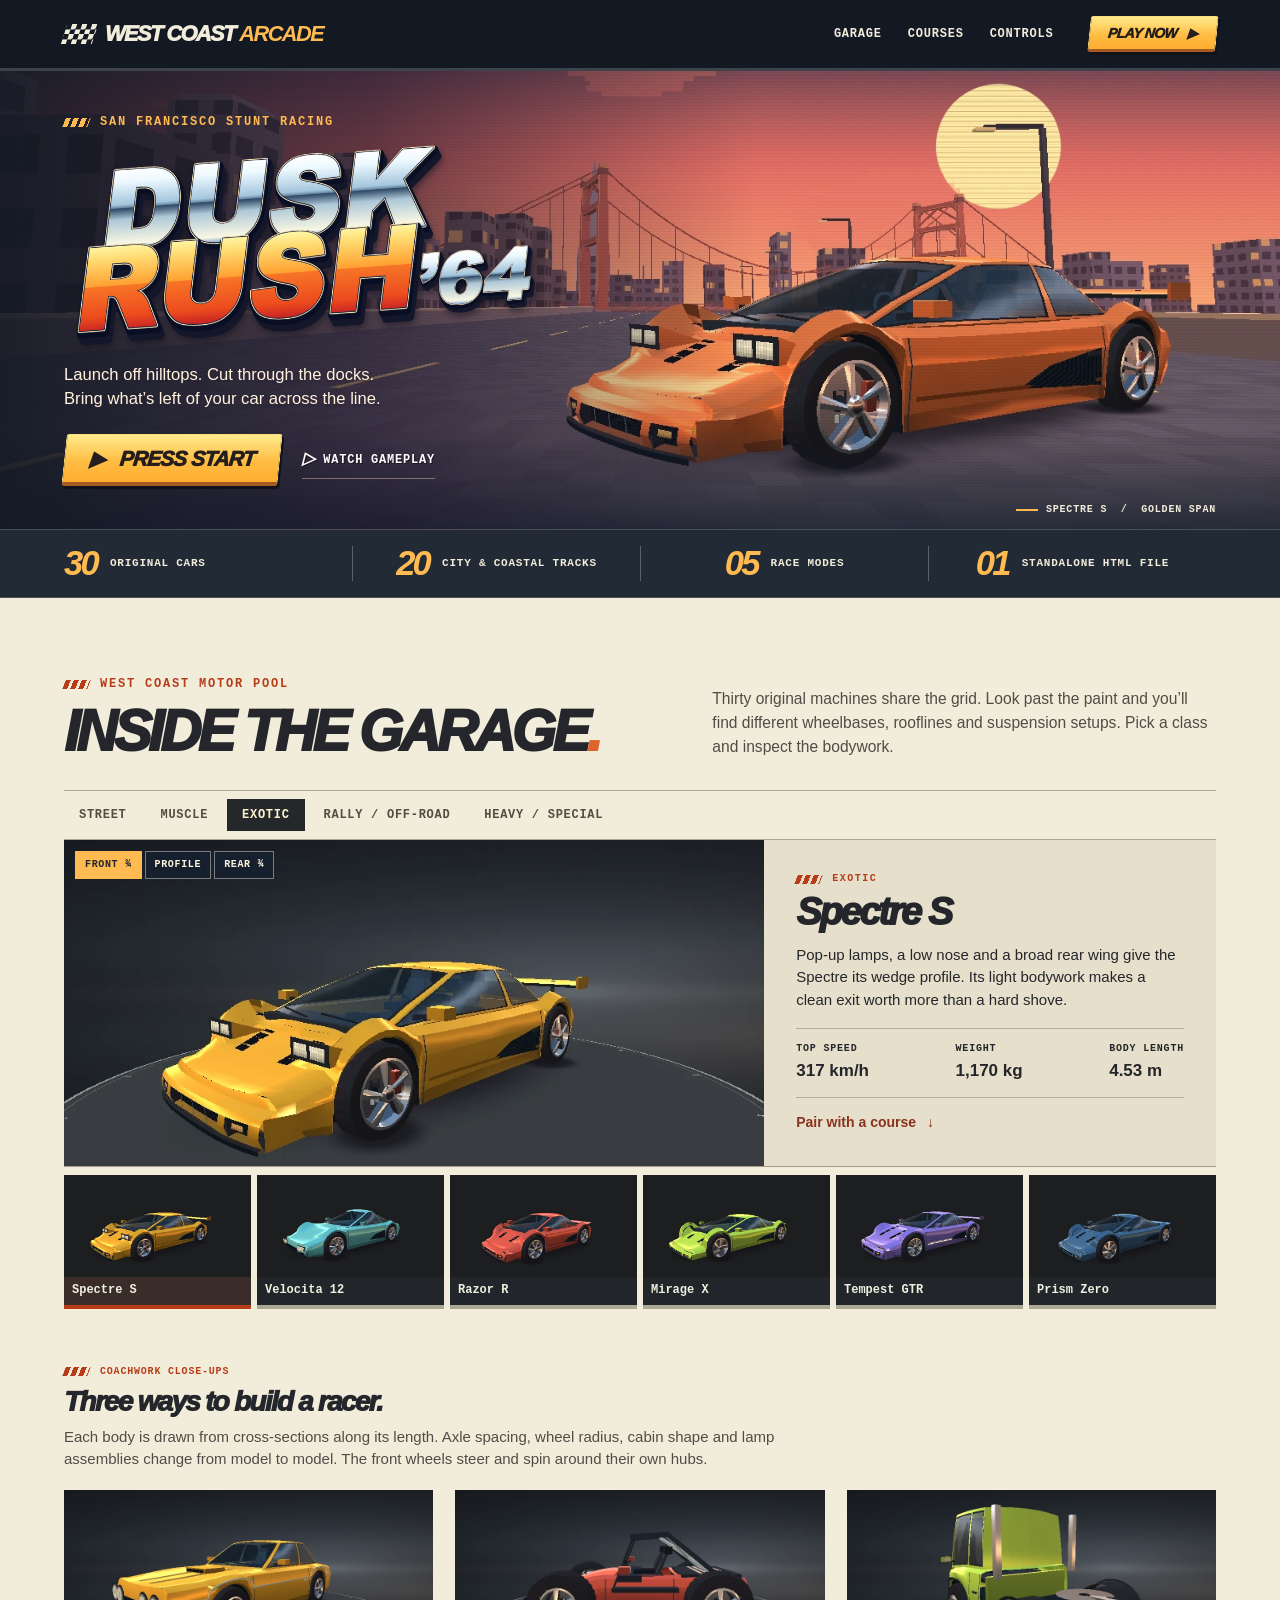
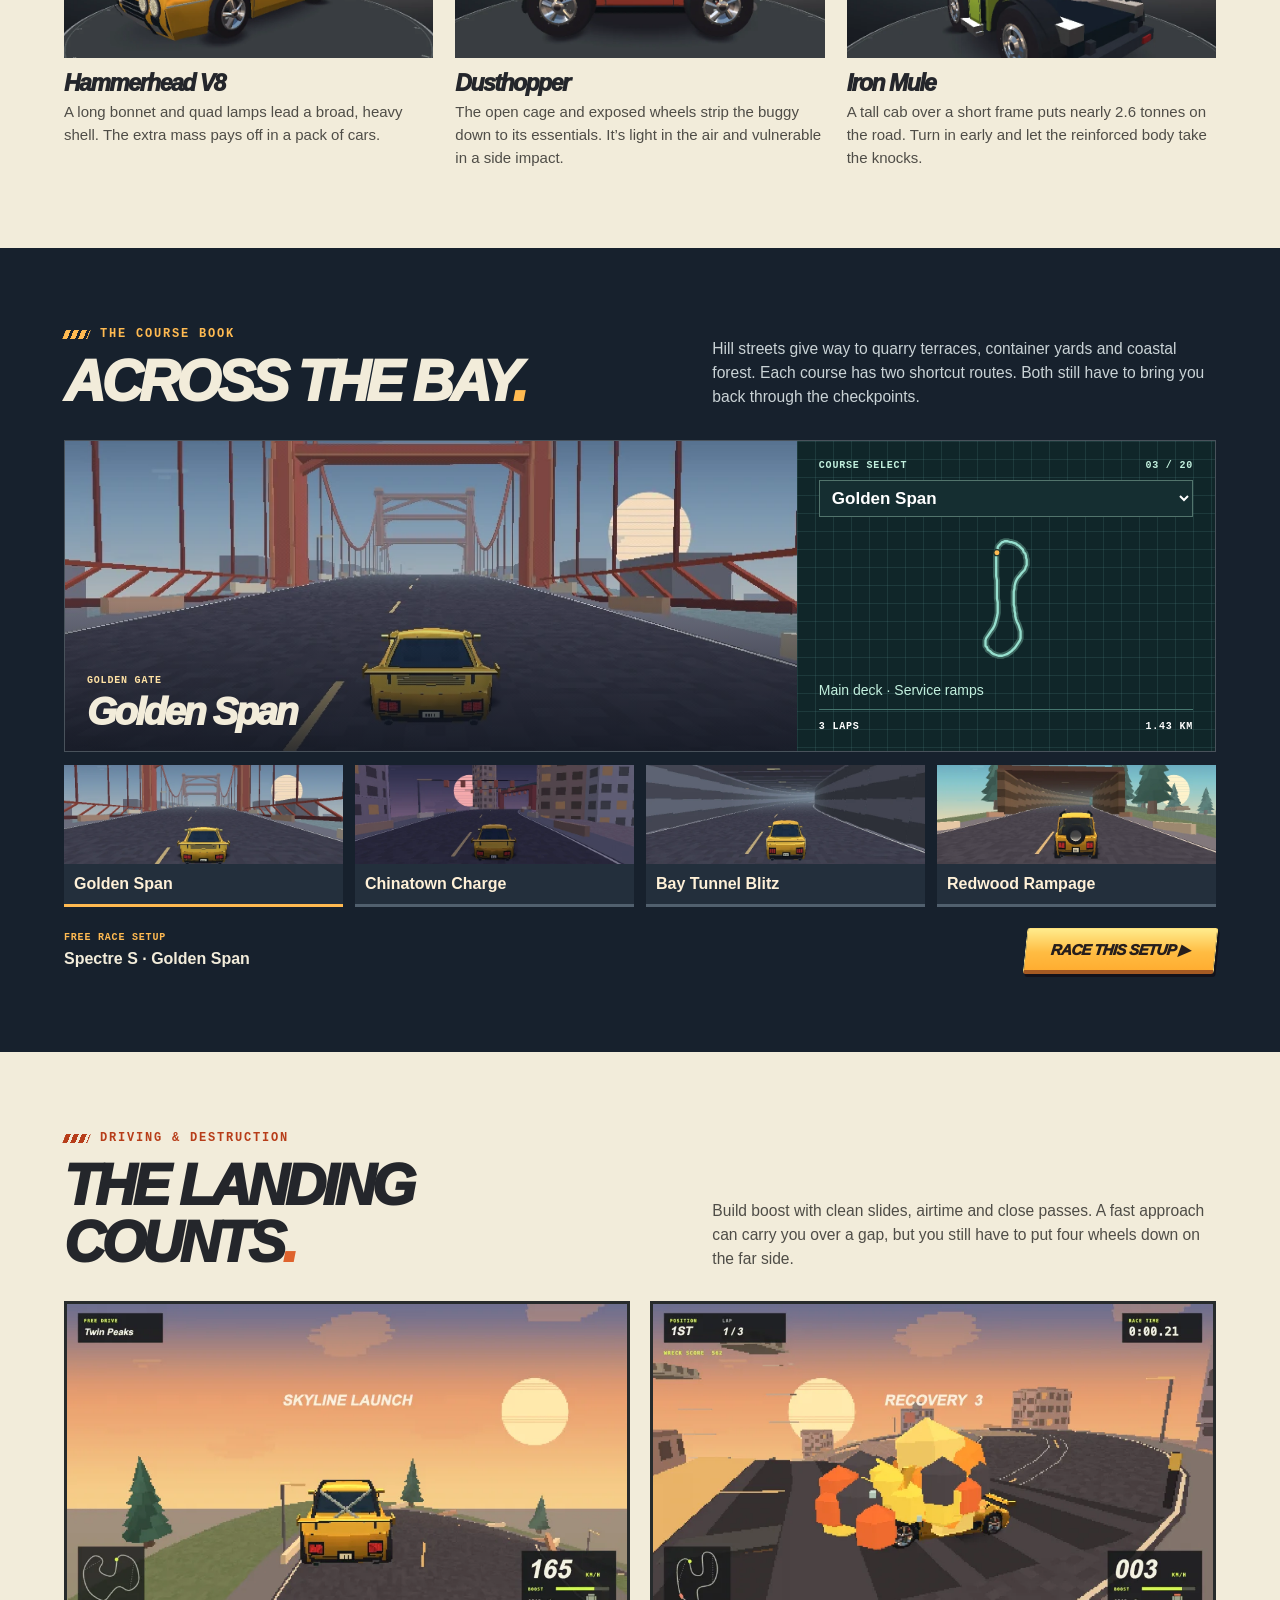
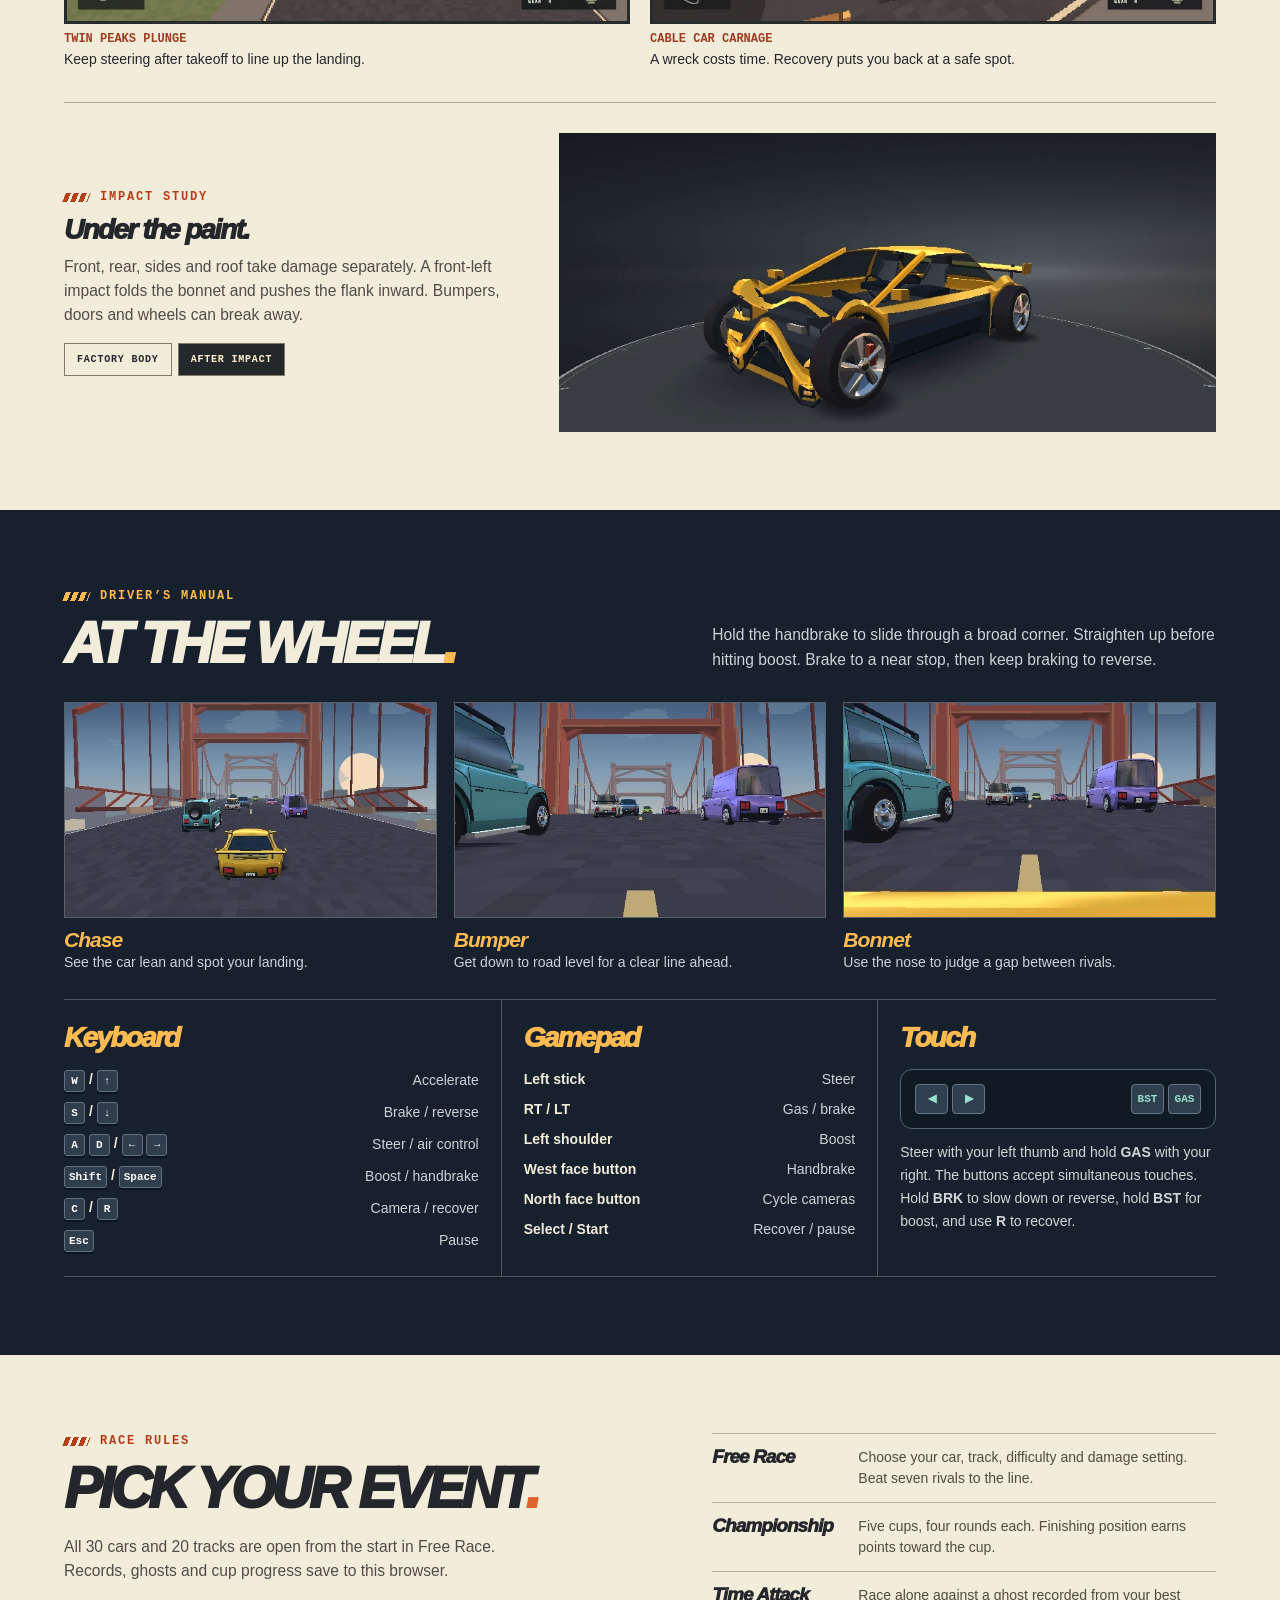
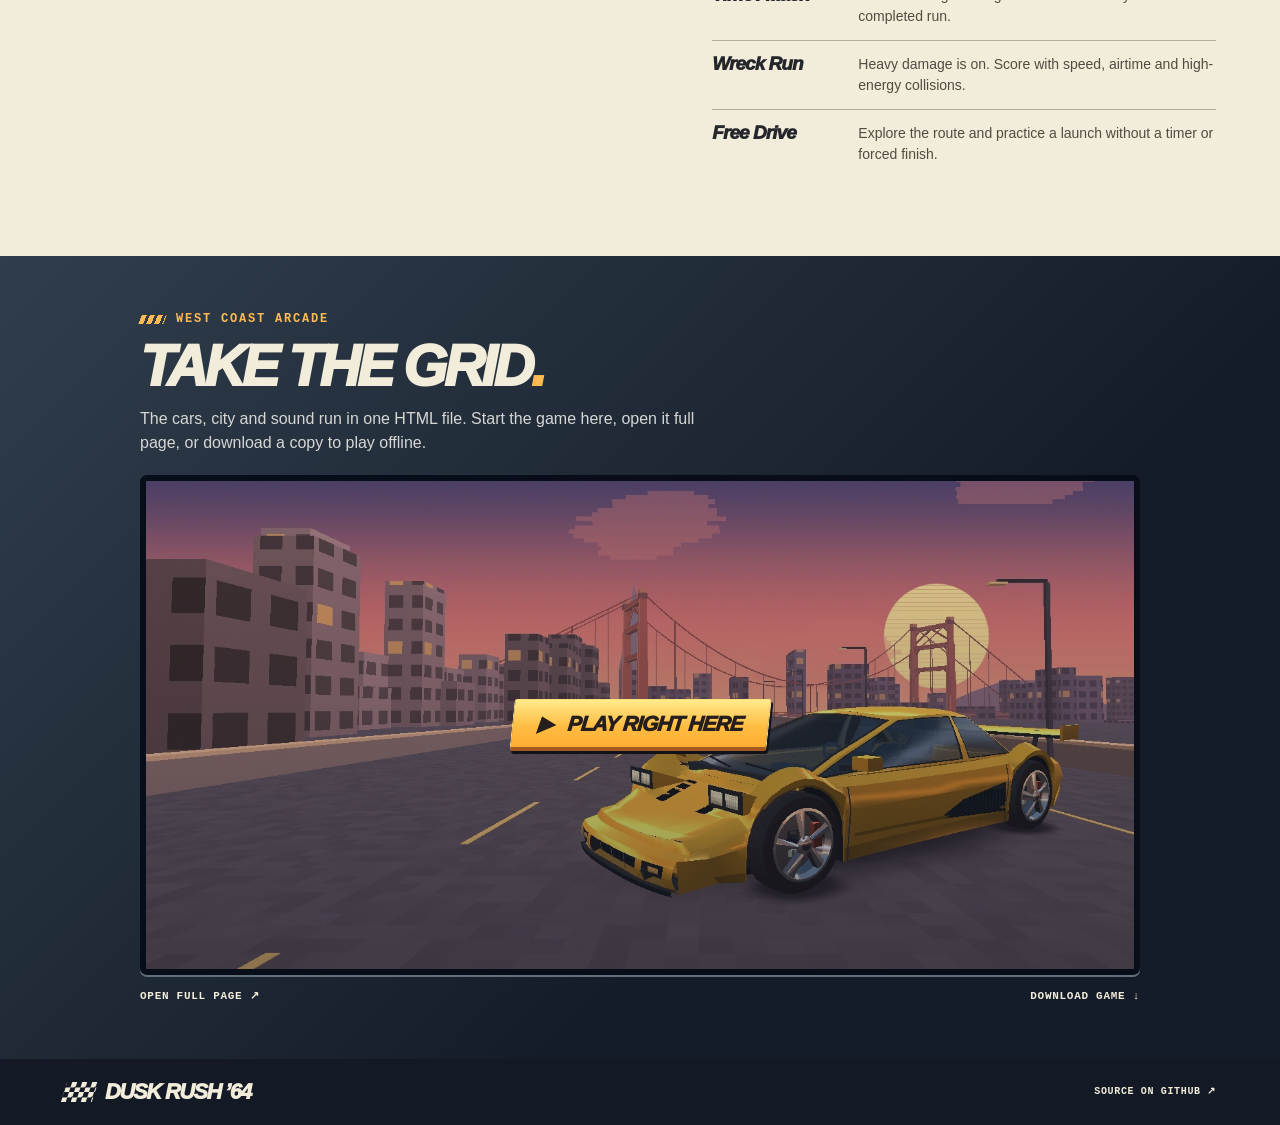
==== commit 76a47a67: "Open the arcade into an illustrated car, course and driving guide" ====
--- a/docs/index.html
+++ b/docs/index.html
@@ -29,318 +29,533 @@
     <script defer src="site.js"></script>
   </head>
   <body>
-    <a class="skip" href="#screen">Skip to arcade</a>
+    <a class="skip" href="#garage">Skip to the garage</a>
     <header class="mast">
-      <div class="maker">
-        <i class="flag"></i><span>West Coast <b>Arcade</b></span>
-      </div>
-      <div class="mast-controls">
-        <a href="play/index.html" download="dusk-rush-64.html"
-          >Download game <b>↓</b></a
-        ><a href="https://github.com/nearbycoder/dusk-rush-64"
-          >GitHub <b>↗</b></a
+      <div class="wrap mast-row">
+        <a class="brand" href="#title"
+          ><i class="flag"></i><span>West Coast <b>Arcade</b></span></a
         >
+        <nav aria-label="Page sections">
+          <a href="#garage">Garage</a><a href="#courses">Courses</a
+          ><a href="#controls">Controls</a>
+        </nav>
+        <a class="ticket small" href="play/?start">Play now <span>▶</span></a>
       </div>
     </header>
-    <main class="cabinet" id="cabinet">
-      <div class="rail">
-        <span class="vent"></span><span class="serial">DR—64</span
-        ><span class="vent"></span>
+    <main>
+      <section class="hero" id="title" aria-labelledby="game-title">
+        <div class="wrap hero-inner">
+          <div class="hero-copy">
+            <p class="over hero-over">San Francisco stunt racing</p>
+            <h1 id="game-title">
+              <img
+                src="media/marquee.png"
+                width="960"
+                height="410"
+                alt="Dusk Rush ’64"
+              />
+            </h1>
+            <p class="pitch">
+              Launch off hilltops. Cut through the docks.<br />Bring what’s left
+              of your car across the line.
+            </p>
+            <div class="hero-actions">
+              <a id="start-game" class="ticket" href="play/?start"
+                >▶ &nbsp; Press Start</a
+              ><button class="watch" id="watch" aria-haspopup="dialog">
+                <i>▷</i> Watch gameplay
+              </button>
+            </div>
+          </div>
+          <span class="hero-caption"
+            ><i></i> Spectre S &nbsp;/&nbsp; Golden Span</span
+          >
+        </div>
+      </section>
+      <div class="stats">
+        <div class="wrap stat-inner">
+          <div><b>30</b> original cars</div>
+          <div><b>20</b> city &amp; coastal tracks</div>
+          <div><b>05</b> race modes</div>
+          <div><b>01</b> standalone HTML file</div>
+        </div>
       </div>
-      <div class="bezel">
-        <span class="bolt nw"></span><span class="bolt ne"></span
-        ><span class="bolt sw"></span><span class="bolt se"></span>
-        <div class="glass" id="screen" tabindex="-1">
-          <section
-            class="view title-view"
-            id="title-panel"
-            aria-labelledby="game-title"
-          >
-            <div class="scene"></div>
-            <div class="screen-top">
-              <span class="chip"><i class="signal"></i> Title screen</span
-              ><button class="chip replay" id="replay" type="button">
-                <b>▶</b> Watch demo
+
+      <section class="paper section" id="garage" aria-labelledby="garage-title">
+        <div class="wrap">
+          <header class="chapter">
+            <div>
+              <p class="over">West Coast Motor Pool</p>
+              <h2 id="garage-title">Inside the garage<span>.</span></h2>
+            </div>
+            <p>
+              Thirty original machines share the grid. Look past the paint and
+              you’ll find different wheelbases, rooflines and suspension setups.
+              Pick a class and inspect the bodywork.
+            </p>
+          </header>
+          <div
+            id="classes"
+            class="classes"
+            role="group"
+            aria-label="Vehicle classes"
+          ></div>
+          <div class="showcase">
+            <div class="stage">
+              <img
+                id="car-img"
+                src="media/showroom/12-front.webp"
+                width="900"
+                height="410"
+                loading="lazy"
+                alt="Front three-quarter view of the Spectre S"
+              />
+              <div class="viewbar" role="group" aria-label="Model angle">
+                <button data-view="front" aria-pressed="true">Front ¾</button
+                ><button data-view="side" aria-pressed="false">Profile</button
+                ><button data-view="rear" aria-pressed="false">Rear ¾</button>
+              </div>
+            </div>
+            <div class="spec">
+              <p class="over" id="car-class">Exotic</p>
+              <h3 id="car-name">Spectre S</h3>
+              <p id="car-note">
+                Pop-up lamps, a low nose and a broad rear wing give the Spectre
+                its wedge profile. Its light bodywork makes a clean exit worth
+                more than a hard shove.
+              </p>
+              <dl class="specs">
+                <div>
+                  <dt>Top speed</dt>
+                  <dd id="speed">317 km/h</dd>
+                </div>
+                <div>
+                  <dt>Weight</dt>
+                  <dd id="weight">1,170 kg</dd>
+                </div>
+                <div>
+                  <dt>Body length</dt>
+                  <dd id="length">4.53 m</dd>
+                </div>
+              </dl>
+              <a href="#courses" class="rule-link"
+                >Pair with a course <span>↓</span></a
+              >
+            </div>
+          </div>
+          <div
+            id="car-strip"
+            class="car-strip"
+            role="group"
+            aria-label="Cars in selected class"
+          ></div>
+
+          <div class="design-intro">
+            <p class="over">Coachwork close-ups</p>
+            <h3>Three ways to build a racer.</h3>
+            <p class="build-note">
+              Each body is drawn from cross-sections along its length. Axle
+              spacing, wheel radius, cabin shape and lamp assemblies change from
+              model to model. The front wheels steer and spin around their own
+              hubs.
+            </p>
+          </div>
+          <div class="designs">
+            <article>
+              <button data-inspect="6" aria-label="Inspect Hammerhead V8">
+                <img
+                  src="media/showroom/6-front.webp"
+                  alt="Hammerhead V8 with a broad bonnet and four round headlights"
+                  width="900"
+                  height="410"
+                  loading="lazy"
+                />
               </button>
-            </div>
-            <div class="title-copy">
-              <h1 id="game-title">
+              <h4>Hammerhead V8</h4>
+              <p>
+                A long bonnet and quad lamps lead a broad, heavy shell. The
+                extra mass pays off in a pack of cars.
+              </p>
+            </article>
+            <article>
+              <button data-inspect="20" aria-label="Inspect Dusthopper">
                 <img
-                  src="media/marquee.png"
-                  width="960"
+                  src="media/showroom/20-side.webp"
+                  alt="Dusthopper’s exposed wheels and open roll cage in profile"
+                  width="900"
                   height="410"
-                  alt="Dusk Rush ’64"
+                  loading="lazy"
                 />
-              </h1>
-              <p class="subtitle">San Francisco stunt racing</p>
-              <p class="blurb">
-                Launch off hilltops. Cut through the docks.<br />Bring what’s
-                left of your car across the line.
+              </button>
+              <h4>Dusthopper</h4>
+              <p>
+                The open cage and exposed wheels strip the buggy down to its
+                essentials. It’s light in the air and vulnerable in a side
+                impact.
               </p>
-              <a class="start-button" id="start-game" href="play/?start"
-                ><span>▶</span> Press Start</a
+            </article>
+            <article>
+              <button data-inspect="27" aria-label="Inspect Iron Mule">
+                <img
+                  src="media/showroom/27-rear.webp"
+                  alt="Iron Mule truck cab with a short exposed chassis"
+                  width="900"
+                  height="410"
+                  loading="lazy"
+                />
+              </button>
+              <h4>Iron Mule</h4>
+              <p>
+                A tall cab over a short frame puts nearly 2.6 tonnes on the
+                road. Turn in early and let the reinforced body take the knocks.
+              </p>
+            </article>
+          </div>
+        </div>
+      </section>
+
+      <section class="dark section" id="courses" aria-labelledby="course-title">
+        <div class="wrap">
+          <header class="chapter">
+            <div>
+              <p class="over">The course book</p>
+              <h2 id="course-title">Across the bay<span>.</span></h2>
+            </div>
+            <p>
+              Hill streets give way to quarry terraces, container yards and
+              coastal forest. Each course has two shortcut routes. Both still
+              have to bring you back through the checkpoints.
+            </p>
+          </header>
+          <div class="course-select">
+            <div class="road-photo">
+              <img
+                id="course-photo"
+                width="768"
+                height="408"
+                loading="lazy"
+                src="media/courses/2.webp"
+                alt="Approaching the towers of Golden Span"
+              />
+              <div class="photo-text">
+                <small id="district">Golden Gate</small>
+                <h3 id="track-name">Golden Span</h3>
+              </div>
+            </div>
+            <aside class="map-card">
+              <div class="map-title">
+                <label for="track">Course select</label
+                ><span id="track-count">03 / 20</span>
+              </div>
+              <select id="track" aria-label="Select a course">
+                <option>Golden Span</option></select
+              ><svg
+                viewBox="0 0 300 190"
+                aria-label="Selected route and start position"
+                role="img"
               >
-            </div>
-            <div class="screen-foot">
-              <span>1 player</span><i></i><span>20 tracks</span><i></i
-              ><span>30 cars</span>
-            </div>
-          </section>
-          <section
-            class="view film-view"
-            id="film-panel"
-            aria-label="Gameplay demo"
-            hidden
-          >
-            <video
-              id="film"
-              muted
-              playsinline
-              controls
-              preload="none"
-              poster="media/active-race.webp"
-              src="media/attract.mp4"
-            ></video>
-            <div class="film-bar">
-              <button data-open="title">← Title screen</button
-              ><a href="play/?start">Start game ▶</a>
-            </div>
-          </section>
-          <section
-            class="view menu-view"
-            id="garage-panel"
-            aria-labelledby="garage-title"
-            hidden
-          >
-            <div class="menu-head">
-              <div>
-                <p class="kicker">Free race setup</p>
-                <h2 id="garage-title">Car select</h2>
+                <polyline id="route-shadow"></polyline>
+                <polyline id="route"></polyline>
+                <circle id="start" r="4"></circle>
+                <circle id="racer" r="3"></circle>
+              </svg>
+              <p id="feature">Main deck · Service ramps</p>
+              <div class="map-data">
+                <b id="format">3 laps</b><b id="distance"></b>
               </div>
-              <strong id="car-count"></strong>
-            </div>
-            <div class="select-content">
-              <div class="car-stage">
-                <img
-                  id="car-img"
-                  width="640"
-                  height="350"
-                  alt="Spectre S"
-                  src="media/car-12.webp"
-                />
-              </div>
-              <div class="settings">
-                <small id="car-class"></small
-                ><label class="sr" for="car">Vehicle</label
-                ><select id="car"></select>
-                <div class="arrows">
-                  <button
-                    data-cycle="car"
-                    data-step="-1"
-                    aria-label="Previous vehicle"
-                  >
-                    ◀</button
-                  ><button
-                    data-cycle="car"
-                    data-step="1"
-                    aria-label="Next vehicle"
-                  >
-                    ▶
-                  </button>
-                </div>
-                <dl>
-                  <dt>Top speed</dt>
-                  <dd id="speed"></dd>
-                  <dt>Weight</dt>
-                  <dd id="weight"></dd>
-                </dl>
-                <button class="slab" data-open="courses">
-                  Choose course →
+            </aside>
+          </div>
+          <div
+            class="course-strip"
+            id="course-strip"
+            role="group"
+            aria-label="Featured courses"
+          ></div>
+          <div class="launch-row">
+            <div>
+              <small>Free race setup</small
+              ><strong id="setup-summary">Spectre S · Golden Span</strong>
+            </div>
+            <a id="launch" class="ticket" href="play/?car=12&amp;track=2"
+              >Race this setup ▶</a
+            >
+          </div>
+        </div>
+      </section>
+
+      <section class="paper section handling" id="game">
+        <div class="wrap">
+          <header class="chapter">
+            <div>
+              <p class="over">Driving &amp; destruction</p>
+              <h2>The landing counts<span>.</span></h2>
+            </div>
+            <p>
+              Build boost with clean slides, airtime and close passes. A fast
+              approach can carry you over a gap, but you still have to put four
+              wheels down on the far side.
+            </p>
+          </header>
+          <div class="action-spread">
+            <figure>
+              <img
+                src="media/major-jump.webp"
+                width="900"
+                height="562"
+                alt="Aftershock airborne over Twin Peaks with the landing road below"
+                loading="lazy"
+              />
+              <figcaption>
+                <b>Twin Peaks Plunge</b> Keep steering after takeoff to line up
+                the landing.
+              </figcaption>
+            </figure>
+            <figure>
+              <img
+                src="media/full-wreck.webp"
+                width="900"
+                height="562"
+                alt="A fireball and flying debris after a heavy crash"
+                loading="lazy"
+              />
+              <figcaption>
+                <b>Cable Car Carnage</b> A wreck costs time. Recovery puts you
+                back at a safe spot.
+              </figcaption>
+            </figure>
+          </div>
+          <div class="damage">
+            <div>
+              <p class="over">Impact study</p>
+              <h3>Under the paint.</h3>
+              <p>
+                Front, rear, sides and roof take damage separately. A front-left
+                impact folds the bonnet and pushes the flank inward. Bumpers,
+                doors and wheels can break away.
+              </p>
+              <div
+                class="damage-switch"
+                role="group"
+                aria-label="Compare body damage"
+              >
+                <button data-damage="0" aria-pressed="false">
+                  Factory body</button
+                ><button data-damage="1" aria-pressed="true">
+                  After impact
                 </button>
               </div>
             </div>
-          </section>
-          <section
-            class="view menu-view"
-            id="courses-panel"
-            aria-labelledby="courses-title"
-            hidden
-          >
-            <div class="menu-head">
-              <div>
-                <p class="kicker">Free race setup</p>
-                <h2 id="courses-title">Course select</h2>
+            <img
+              id="damage-img"
+              src="media/spectre-impact.webp"
+              loading="lazy"
+              width="900"
+              height="410"
+              alt="Spectre S with its front bumper detached and side bodywork crumpled"
+            />
+          </div>
+        </div>
+      </section>
+
+      <section class="dark section" id="controls">
+        <div class="wrap">
+          <header class="chapter">
+            <div>
+              <p class="over">Driver’s manual</p>
+              <h2>At the wheel<span>.</span></h2>
+            </div>
+            <p>
+              Hold the handbrake to slide through a broad corner. Straighten up
+              before hitting boost. Brake to a near stop, then keep braking to
+              reverse.
+            </p>
+          </header>
+          <div class="camera-guide">
+            <figure>
+              <img
+                src="media/camera-0.webp"
+                alt="Chase camera behind the Spectre with rivals ahead on Golden Span"
+                width="600"
+                height="346"
+                loading="lazy"
+              />
+              <figcaption>
+                <b>Chase</b> See the car lean and spot your landing.
+              </figcaption>
+            </figure>
+            <figure>
+              <img
+                src="media/camera-1.webp"
+                alt="Bumper camera low on the same bridge approach"
+                width="600"
+                height="346"
+                loading="lazy"
+              />
+              <figcaption>
+                <b>Bumper</b> Get down to road level for a clear line ahead.
+              </figcaption>
+            </figure>
+            <figure>
+              <img
+                src="media/camera-2.webp"
+                alt="Bonnet camera with the painted nose visible below the traffic"
+                width="600"
+                height="346"
+                loading="lazy"
+              />
+              <figcaption>
+                <b>Bonnet</b> Use the nose to judge a gap between rivals.
+              </figcaption>
+            </figure>
+          </div>
+          <div class="control-grid">
+            <article>
+              <h3>Keyboard</h3>
+              <dl>
+                <dt><kbd>W</kbd> / <kbd>↑</kbd></dt>
+                <dd>Accelerate</dd>
+                <dt><kbd>S</kbd> / <kbd>↓</kbd></dt>
+                <dd>Brake / reverse</dd>
+                <dt><kbd>A</kbd> <kbd>D</kbd> / <kbd>←</kbd> <kbd>→</kbd></dt>
+                <dd>Steer / air control</dd>
+                <dt><kbd>Shift</kbd> / <kbd>Space</kbd></dt>
+                <dd>Boost / handbrake</dd>
+                <dt><kbd>C</kbd> / <kbd>R</kbd></dt>
+                <dd>Camera / recover</dd>
+                <dt><kbd>Esc</kbd></dt>
+                <dd>Pause</dd>
+              </dl>
+            </article>
+            <article>
+              <h3>Gamepad</h3>
+              <dl>
+                <dt>Left stick</dt>
+                <dd>Steer</dd>
+                <dt>RT / LT</dt>
+                <dd>Gas / brake</dd>
+                <dt>Left shoulder</dt>
+                <dd>Boost</dd>
+                <dt>West face button</dt>
+                <dd>Handbrake</dd>
+                <dt>North face button</dt>
+                <dd>Cycle cameras</dd>
+                <dt>Select / Start</dt>
+                <dd>Recover / pause</dd>
+              </dl>
+            </article>
+            <article>
+              <h3>Touch</h3>
+              <div class="touch-pad" aria-hidden="true">
+                <div><i>◀</i><i>▶</i></div>
+                <div><i>BST</i><i>GAS</i></div>
               </div>
-              <strong id="track-count"></strong>
-            </div>
-            <div class="select-content">
-              <div class="map-stage">
-                <svg
-                  viewBox="0 0 300 190"
-                  aria-label="Selected course layout"
-                  role="img"
-                >
-                  <polyline id="route-shadow"></polyline>
-                  <polyline id="route"></polyline>
-                  <circle id="start" r="4"></circle>
-                  <circle id="racer" r="3"></circle>
-                </svg>
-              </div>
-              <div class="settings">
-                <small id="district"></small
-                ><label class="sr" for="track">Course</label
-                ><select id="track"></select>
-                <div class="arrows">
-                  <button
-                    data-cycle="track"
-                    data-step="-1"
-                    aria-label="Previous course"
-                  >
-                    ◀</button
-                  ><button
-                    data-cycle="track"
-                    data-step="1"
-                    aria-label="Next course"
-                  >
-                    ▶
-                  </button>
-                </div>
-                <p id="feature"></p>
-                <dl>
-                  <dt>Format</dt>
-                  <dd id="format"></dd>
-                  <dt>Length</dt>
-                  <dd id="distance"></dd>
-                </dl>
-                <p class="driver" id="setup-summary"></p>
-                <a class="slab" id="launch" href="play/">Race this setup ▶</a>
-              </div>
-            </div>
-          </section>
-          <section
-            class="view menu-view"
-            id="manual-panel"
-            aria-labelledby="manual-title"
-            hidden
-          >
-            <div class="menu-head">
-              <div>
-                <p class="kicker">Driver’s manual</p>
-                <h2 id="manual-title">How to play</h2>
-              </div>
-            </div>
-            <div class="instructions">
-              <div class="guide">
-                <h3>Race the hills.</h3>
-                <p>
-                  Beat seven rivals through ordered checkpoints. Two shortcuts
-                  on every course give you a chance to steal a place.
-                </p>
-                <h3>Charge your boost.</h3>
-                <p>
-                  Hold a slide, stay airborne or skim past a rival to refill the
-                  boost meter. Use it on the next climb.
-                </p>
-                <h3>Recover from a wreck.</h3>
-                <p>
-                  Broken glass and loose panels tell you where you took the hit.
-                  A wreck puts you back at a safe spot with a time penalty.
-                </p>
-              </div>
-              <div class="accordion">
-                <details open>
-                  <summary>Keyboard controls</summary>
-                  <dl class="keys">
-                    <dt><kbd>W</kbd> / <kbd>↑</kbd></dt>
-                    <dd>Accelerate</dd>
-                    <dt><kbd>S</kbd> / <kbd>↓</kbd></dt>
-                    <dd>Brake, then reverse</dd>
-                    <dt>
-                      <kbd>A</kbd> <kbd>D</kbd> / <kbd>←</kbd> <kbd>→</kbd>
-                    </dt>
-                    <dd>Steer</dd>
-                    <dt><kbd>Shift</kbd> / <kbd>Space</kbd></dt>
-                    <dd>Boost / handbrake</dd>
-                    <dt><kbd>C</kbd> / <kbd>R</kbd> / <kbd>Esc</kbd></dt>
-                    <dd>Camera / recover / pause</dd>
-                  </dl>
-                </details>
-                <details>
-                  <summary>Gamepad &amp; touch</summary>
-                  <p>
-                    Steer with the left stick. Use the right trigger for gas and
-                    the left for brakes. The left shoulder boosts, the west face
-                    button slides, and the north face button cycles cameras. On
-                    a touchscreen, hold the steering and pedal buttons together.
-                  </p>
-                </details>
-                <details>
-                  <summary>Five ways to race</summary>
-                  <dl class="modes">
-                    <dt>Free Race</dt>
-                    <dd>Choose your grid, difficulty and damage setting.</dd>
-                    <dt>Championship</dt>
-                    <dd>
-                      Race four rounds per cup and bank points for your
-                      finishing position.
-                    </dd>
-                    <dt>Time Attack</dt>
-                    <dd>Chase a ghost from your best completed run.</dd>
-                    <dt>Wreck Run</dt>
-                    <dd>
-                      Score with speed, airtime and hard impacts under Heavy
-                      damage.
-                    </dd>
-                    <dt>Free Drive</dt>
-                    <dd>
-                      Explore the course without a clock or a forced finish.
-                    </dd>
-                  </dl>
-                </details>
-                <details>
-                  <summary>Browser &amp; offline play</summary>
-                  <p>
-                    The game runs in WebGL2 and needs hardware acceleration.
-                    Cars, courses, the interface and audio are drawn or
-                    synthesized by code. Download the single HTML file to take
-                    the game offline.
-                  </p>
-                  <a
-                    class="textlink download"
-                    download="dusk-rush-64.html"
-                    href="play/index.html"
-                    >Download game ↓</a
-                  >
-                </details>
-              </div>
-            </div>
-          </section>
-        </div>
+              <p>
+                Steer with your left thumb and hold <b>GAS</b> with your right.
+                The buttons accept simultaneous touches. Hold <b>BRK</b> to slow
+                down or reverse, hold <b>BST</b> for boost, and use <b>R</b> to
+                recover.
+              </p>
+            </article>
+          </div>
+        </div>
+      </section>
+
+      <section class="paper section" id="modes">
+        <div class="wrap modes-layout">
+          <div>
+            <p class="over">Race rules</p>
+            <h2>Pick your event<span>.</span></h2>
+            <p class="modes-note">
+              All 30 cars and 20 tracks are open from the start in Free Race.
+              Records, ghosts and cup progress save to this browser.
+            </p>
+          </div>
+          <dl class="events">
+            <div>
+              <dt>Free Race</dt>
+              <dd>
+                Choose your car, track, difficulty and damage setting. Beat
+                seven rivals to the line.
+              </dd>
+            </div>
+            <div>
+              <dt>Championship</dt>
+              <dd>
+                Five cups, four rounds each. Finishing position earns points
+                toward the cup.
+              </dd>
+            </div>
+            <div>
+              <dt>Time Attack</dt>
+              <dd>
+                Race alone against a ghost recorded from your best completed
+                run.
+              </dd>
+            </div>
+            <div>
+              <dt>Wreck Run</dt>
+              <dd>
+                Heavy damage is on. Score with speed, airtime and high-energy
+                collisions.
+              </dd>
+            </div>
+            <div>
+              <dt>Free Drive</dt>
+              <dd>
+                Explore the route and practice a launch without a timer or
+                forced finish.
+              </dd>
+            </div>
+          </dl>
+        </div>
+      </section>
+      <section id="cabinet" class="play-zone">
+        <div class="wrap">
+          <p class="over">West Coast Arcade</p>
+          <h2>Take the grid<span>.</span></h2>
+          <p>
+            The cars, city and sound run in one HTML file. Start the game here,
+            open it full page, or download a copy to play offline.
+          </p>
+          <div class="embed-cover" id="player">
+            <div id="player-poster">
+              <button class="ticket" id="embed-start">
+                ▶ &nbsp; Play right here
+              </button>
+            </div>
+          </div>
+          <div class="play-links">
+            <a href="play/?start">Open full page ↗</a
+            ><button id="stop-game" hidden>Close game ×</button
+            ><a href="play/index.html" download="dusk-rush-64.html"
+              >Download game ↓</a
+            >
+          </div>
+        </div>
+      </section>
+    </main>
+    <footer class="wrap">
+      <a href="#title" class="brand"><i class="flag"></i>Dusk Rush ’64</a
+      ><a href="https://github.com/nearbycoder/dusk-rush-64"
+        >Source on GitHub ↗</a
+      >
+    </footer>
+    <dialog id="reel">
+      <div class="reel-head">
+        <b>Gameplay reel</b
+        ><button id="close-reel" aria-label="Close gameplay reel">
+          Close ×
+        </button>
       </div>
-      <nav class="deck" aria-label="Cabinet controls">
-        <button data-open="title" class="keycap" aria-pressed="true">
-          <i data-icon="flag"></i><span>Title screen</span>
-        </button>
-        <button data-open="garage" class="keycap" aria-pressed="false">
-          <i data-icon="car"></i><span>Garage</span>
-        </button>
-        <button data-open="courses" class="keycap" aria-pressed="false">
-          <i data-icon="route"></i><span>Courses</span>
-        </button>
-        <button data-open="manual" class="keycap" aria-pressed="false">
-          <i data-icon="book"></i><span>How to play</span>
-        </button>
-      </nav>
-    </main>
-    <footer>
-      <span><i class="mini-flag"></i> Dusk Rush ’64</span
-      ><span>Keyboard <b>/</b> Gamepad <b>/</b> Touch</span>
-    </footer>
-    <noscript
-      ><p class="fallback">
-        <a href="play/">Play the standalone game</a>. Enable JavaScript for the
-        arcade and its selectors.
-      </p></noscript
-    >
+      <video
+        id="film"
+        muted
+        playsinline
+        controls
+        preload="none"
+        poster="media/active-race.webp"
+        src="media/attract.mp4"
+      ></video>
+    </dialog>
   </body>
 </html>
--- a/docs/site.css
+++ b/docs/site.css
@@ -1,38 +1,30 @@
 :root {
-  color-scheme: dark;
-  --ivory: #fff2cf;
-  --gold: #ffd26a;
-  --aqua: #86efdf;
+  --night: #131a25;
+  --blue: #222e3b;
+  --paper: #f2ecda;
+  --ink: #24262b;
+  --orange: #b73d19;
+  --gold: #ffba51;
+  --cyan: #96dfce;
+  --line: #404a56;
+  --heavy: "Arial Black", "Helvetica Neue", Arial, sans-serif;
   --mono: "Courier New", ui-monospace, monospace;
-  --heavy: "Arial Black", "Helvetica Neue", Arial, sans-serif;
-  --edge: #101624;
 }
 * {
   box-sizing: border-box;
 }
+html {
+  scroll-behavior: smooth;
+  scroll-padding-top: 15px;
+}
 body {
+  background: var(--night);
+  font:
+    16px/1.5 Arial,
+    Helvetica,
+    sans-serif;
+  color: var(--paper);
   margin: 0;
-  min-height: 100vh;
-  background: radial-gradient(
-    ellipse at 50% 0%,
-    #344358 0%,
-    #1b2839 45%,
-    #101722 88%
-  );
-  color: var(--ivory);
-  font-family: Arial, Helvetica, sans-serif;
-}
-body:before {
-  content: "";
-  position: fixed;
-  inset: 0;
-  pointer-events: none;
-  opacity: 0.3;
-  background: repeating-linear-gradient(
-    125deg,
-    transparent 0 16px,
-    #56618020 17px 18px
-  );
 }
 a {
   color: inherit;
@@ -41,861 +33,1226 @@
 button,
 select {
   font: inherit;
-}
-button {
   cursor: pointer;
   color: inherit;
 }
+button {
+  background: none;
+}
 button:focus-visible,
-a:focus-visible,
 select:focus-visible,
-summary:focus-visible {
-  outline: 3px solid #a5ffef;
+a:focus-visible {
+  outline: 3px solid #1689b7;
   outline-offset: 3px;
+}
+.wrap {
+  width: min(1270px, 90%);
+  margin-inline: auto;
+}
+img {
+  display: block;
+  max-width: 100%;
+}
+button {
+  border: 0;
+}
+h1,
+h2,
+h3,
+h4,
+p,
+dl,
+dd,
+figure {
+  margin: 0;
+}
+.skip {
+  position: absolute;
+  top: -110px;
+  z-index: 20;
+  background: var(--paper);
+  color: var(--ink);
+  padding: 12px;
+}
+.skip:focus {
+  top: 6px;
 }
 [hidden] {
   display: none !important;
 }
-.skip,
-.sr {
-  position: absolute;
-  clip-path: inset(100%);
-  height: 1px;
-  width: 1px;
-  overflow: hidden;
-}
-.skip:focus {
-  clip-path: none;
-  height: auto;
-  width: auto;
-  z-index: 10;
-  background: black;
-  padding: 1em;
-}
-.mast,
+.mast {
+  background: #121923;
+  border-bottom: 3px solid #3c434b;
+}
+.mast-row,
+.mast nav,
+.hero-actions,
+.hero-caption,
+.brand,
+.ticket,
+.launch-row,
+.play-links,
 footer,
-.cabinet,
-.fallback {
-  width: min(1330px, 94%);
-  margin: auto;
-}
-.mast,
-footer,
-.maker,
-.mast-controls,
-.screen-top,
-.screen-foot,
-.menu-head,
-.arrows,
-.film-bar {
+.reel-head {
   display: flex;
   align-items: center;
 }
-.mast {
-  justify-content: space-between;
-  padding: 23px 6px 16px;
-}
-.maker {
-  gap: 12px;
-  font: italic 1000 clamp(17px, 1.8vw, 27px) / 1 var(--heavy);
+.mast-row {
+  min-height: 68px;
+  gap: 35px;
+}
+.brand {
+  gap: 10px;
+  font: italic 950 clamp(16px, 1.7vw, 24px) / 1 var(--heavy);
+  letter-spacing: -0.07em;
   text-transform: uppercase;
-  letter-spacing: -1.3px;
-  text-shadow: 2px 2px #060d1c;
-}
-.maker b {
-  color: #ffb64d;
-}
-.flag,
-.mini-flag {
+}
+.brand b {
+  color: var(--gold);
+}
+.flag {
   display: inline-block;
-  width: 38px;
-  height: 23px;
-  background: repeating-conic-gradient(#e7eae1 0 25%, transparent 0 50%) 0
-    0/12px 12px;
-  transform: skew(-18deg);
-}
-.mast-controls {
-  gap: 25px;
-}
-.mast-controls a,
-footer,
-.chip,
-.screen-foot,
-.serial,
-.kicker,
-.settings small,
-.driver,
-.film-bar {
-  font: 700 12px/1.3 var(--mono);
-  letter-spacing: 0.09em;
+  width: 31px;
+  height: 20px;
+  background: repeating-conic-gradient(var(--paper) 0 25%, transparent 0 50%) 0
+    0/10px 10px;
+  transform: skewX(-18deg);
+}
+.mast nav {
+  margin-left: auto;
+  gap: 26px;
+}
+.mast nav a,
+.play-links,
+footer > a:last-child,
+.watch,
+.viewbar button,
+.classes button,
+.map-title,
+.map-data,
+.launch-row small,
+.strip-name,
+.reel-head,
+.screenlabel {
+  font: 700 12px/1.4 var(--mono);
   text-transform: uppercase;
-}
-.mast-controls a {
-  color: #d7dbd8;
-  font-size: 11px;
-}
-.mast-controls b {
+  letter-spacing: 0.065em;
+}
+.mast nav a:hover,
+.play-links a:hover {
   color: var(--gold);
 }
-.mast-controls a:hover,
-footer a:hover {
-  color: var(--gold);
-}
-.cabinet {
+.ticket {
+  width: fit-content;
+  justify-content: center;
+  gap: 10px;
+  background: linear-gradient(#ffeb8c, #ffbc42 57%, #ffad31);
+  border: 1px solid #ffdf7b;
+  border-bottom: 4px solid #a55a23;
+  box-shadow: 2px 3px 0 #12121b;
+  transform: skew(-6deg);
+  border-radius: 3px;
+  color: #261e1c;
+  padding: 13px 25px;
+  font: italic 950 21px/1 var(--heavy);
+  text-transform: uppercase;
+  letter-spacing: -0.045em;
+}
+.ticket:hover {
+  filter: brightness(1.1);
+}
+.ticket.small {
+  padding: 9px 18px;
+  font-size: 14px;
+  border-bottom-width: 3px;
+}
+.hero {
   position: relative;
-  border-radius: 12px 12px 6px 6px;
-  padding: 0 9px 7px;
-  border: 2px solid #0a0d14;
-  background: linear-gradient(
-    90deg,
-    #ffb66b 0,
-    #cc5533 3px,
-    #682820 7px,
-    #212735 8px,
-    #212735 calc(100% - 8px),
-    #682820 calc(100% - 7px),
-    #e88c46 calc(100% - 2px),
-    #ffd88c
-  );
-  box-shadow:
-    0 15px 45px #070b1455,
-    inset 0 2px #69707b;
-}
-.rail {
-  display: flex;
-  justify-content: space-between;
-  align-items: center;
-  height: 27px;
-  padding: 0 24px;
-  background: linear-gradient(#373f4c, #252b37);
-  border-radius: 7px 7px 0 0;
-  border-bottom: 1px solid #10141e;
-}
-.vent {
-  height: 7px;
-  width: 90px;
-  background: repeating-linear-gradient(
-    90deg,
-    #0e1421 0 4px,
-    #525966 4px 5px,
-    transparent 5px 9px
-  );
-  transform: skewX(-20deg);
-}
-.serial {
-  color: #bbc4cb;
-  font-size: 10px;
-  letter-spacing: 0.23em;
-}
-.bezel {
-  position: relative;
-  padding: 14px 21px 18px;
-  background: linear-gradient(150deg, #252a35, #111622 45%, #343d49);
-  box-shadow: inset 0 -2px #050811;
-}
-.bolt {
-  position: absolute;
-  border: 1px solid #080b13;
-  width: 8px;
-  height: 8px;
-  border-radius: 50%;
-  background: linear-gradient(
-    135deg,
-    #505660 40%,
-    #101620 41% 57%,
-    #353d4a 59%
-  );
-  box-shadow: 0 1px #545a61;
-}
-.nw,
-.sw {
-  left: 6px;
-}
-.ne,
-.se {
-  right: 6px;
-}
-.nw,
-.ne {
-  top: 6px;
-}
-.sw,
-.se {
-  bottom: 6px;
-}
-.glass {
-  position: relative;
-  border-radius: 12px;
+  isolation: isolate;
   overflow: hidden;
-  border: 3px solid #060811;
-  box-shadow:
-    0 1px 0 #6b7078,
-    0 -3px 5px #05080c;
-  background: #0c1628;
-}
-.view {
-  position: relative;
-  min-height: clamp(440px, 39vw, 535px);
-}
-.title-view {
-  isolation: isolate;
-  display: flex;
-  align-items: center;
-}
-.scene,
-.scene:after,
-.title-view:after {
+  background: #3c2e3e url(media/cabinet-scene.webp) 58% 55% / cover no-repeat;
+}
+.hero:before,
+.hero:after {
+  content: "";
   position: absolute;
   inset: 0;
   pointer-events: none;
-}
-.scene {
-  z-index: -2;
-  background: #352b42 url(media/cabinet-scene.webp) center center/cover
-    no-repeat;
-}
-.scene:after {
-  content: "";
+  z-index: -1;
+}
+.hero:before {
   background:
-    linear-gradient(90deg, #171b32e8, #222039a3 23%, transparent 60%),
-    linear-gradient(0deg, #091122a8, transparent 24%);
-}
-.title-view:after {
-  content: "";
-  z-index: 1;
+    linear-gradient(90deg, #131925ec, #1c172d9c 29%, transparent 59%),
+    linear-gradient(0deg, #121c2abd, transparent 22%);
+}
+.hero:after {
   background: repeating-linear-gradient(
     0deg,
-    #1010260d 0 1px,
+    #080d1b0b 0 1px,
     transparent 1px 3px
   );
-  box-shadow: inset 0 0 40px #090d2366;
-}
-.screen-top {
-  position: absolute;
-  top: 19px;
-  left: 24px;
-  right: 24px;
-  justify-content: space-between;
-  z-index: 2;
-}
-.chip {
-  display: inline-flex;
+}
+.hero-inner {
+  position: relative;
+  min-height: clamp(445px, 35.8vw, 580px);
+  display: flex;
   align-items: center;
-  gap: 9px;
-  color: #f7f0e4;
-  font-size: 11px;
-  text-shadow: 1px 1px #141725;
-}
-.signal {
-  width: 7px;
-  height: 7px;
-  background: #8de9c2;
-  box-shadow: 0 0 8px #65fcbb;
-}
-.replay,
-.film-bar button,
-.film-bar a {
-  background: #12172be0;
-  border: 1px solid #8b91a382;
-  padding: 9px 13px;
-  border-radius: 3px;
-}
-.replay:hover {
-  border-color: var(--gold);
-}
-.replay b {
+  padding-block: 36px;
+}
+.hero-copy {
+  width: 46%;
+}
+.over {
+  font: 700 12px/1.4 var(--mono);
+  text-transform: uppercase;
+  letter-spacing: 0.15em;
+  display: flex;
+  gap: 11px;
+  align-items: center;
+  color: var(--orange);
+  margin-bottom: 10px;
+}
+.over:before {
+  content: "";
+  width: 25px;
+  height: 9px;
+  transform: skew(-21deg);
+  background: repeating-linear-gradient(
+    90deg,
+    currentColor 0 5px,
+    transparent 5px 8px
+  );
+}
+.hero .over,
+.dark .over,
+.play-zone .over {
   color: var(--gold);
 }
-.title-copy {
-  position: relative;
-  z-index: 2;
-  margin: 52px 0 42px 4.2%;
-  width: 46%;
+.hero h1 {
+  width: 100%;
+  max-width: 525px;
+  margin: -2px 0 0 -5%;
+}
+.hero h1 img {
+  width: 100%;
+  height: auto;
+  filter: drop-shadow(1px 4px 3px #15142185);
+}
+.pitch {
+  color: #fff2df;
+  font-size: clamp(16px, 1.3vw, 20px);
+  line-height: 1.43;
+  text-shadow: 0 1px 2px #332735;
+}
+.hero-actions {
+  gap: 22px;
+  margin-top: 24px;
+}
+.watch {
   display: flex;
-  flex-direction: column;
-  align-items: flex-start;
-}
-.title-copy h1 {
-  width: 100%;
-  margin: 0 0 -3px -3%;
-}
-.title-copy h1 img {
-  display: block;
-  width: 100%;
-  height: auto;
-  filter: drop-shadow(0 4px 3px #100c1d80);
-}
-.subtitle {
-  font: italic 900 clamp(15px, 1.6vw, 24px) / 1 var(--heavy);
-  text-transform: uppercase;
-  letter-spacing: 0.02em;
-  color: var(--gold);
-  margin: 0 0 10px;
-  text-shadow: 2px 2px #29202b;
-}
-.blurb,
-.instructions p,
-.accordion dd {
-  font-size: 15px;
-  line-height: 1.5;
-}
-.blurb {
-  margin: 0 0 22px;
-  color: #fff6ed;
-  text-shadow: 1px 1px 3px #1c1625;
-}
-.start-button,
-.slab {
-  display: inline-flex;
   align-items: center;
-  justify-content: center;
-  gap: 17px;
-  font: italic 950 22px/1 var(--heavy);
-  text-transform: uppercase;
-  letter-spacing: -0.05em;
-  color: #282121;
-  transform: skewX(-7deg);
-  background: linear-gradient(#fff395, #ffce47 50%, #ffb627 51%, #ffc544);
-  border: 2px solid #ffe583;
-  border-right-color: #c28421;
-  border-bottom-color: #b17517;
-  border-radius: 4px;
-  padding: 14px 29px;
-  box-shadow:
-    0 4px #865019,
-    0 7px 0 2px #111320;
-  transition: filter 0.12s;
-}
-.start-button:hover,
-.slab:hover {
-  filter: brightness(1.14);
-}
-.start-button span {
-  font-size: 18px;
-  color: #552d1a;
-}
-.screen-foot {
+  gap: 7px;
+  color: white;
+  padding: 6px 0;
+  border-bottom: 1px solid #d1b6a580;
+  text-shadow: 1px 1px #1c1521;
+}
+.watch i {
+  font-size: 17px;
+}
+.hero-caption {
   position: absolute;
   bottom: 14px;
-  right: 18px;
-  gap: 10px;
-  font-size: 10px;
-  color: #f3f0eb;
-}
-.screen-foot i {
-  height: 3px;
-  width: 3px;
-  background: #ffc060;
-}
-.deck {
+  right: 0;
+  font: 700 10px var(--mono);
+  text-transform: uppercase;
+  letter-spacing: 0.08em;
+  gap: 8px;
+}
+.hero-caption i {
+  width: 22px;
+  height: 2px;
+  background: var(--gold);
+}
+.stats {
+  background: #222a35;
+  border-block: 1px solid #4b5053;
+}
+.stat-inner {
   display: grid;
   grid-template-columns: repeat(4, 1fr);
-  gap: 11px;
-  padding: 17px clamp(17px, 3vw, 46px) 20px;
-  border-top: 2px solid #535963;
-  border-bottom: 6px solid #111620;
-  background:
-    repeating-linear-gradient(0deg, #ffffff02 0 1px, transparent 1px 3px),
-    linear-gradient(#353e4e, #272f3e);
-  position: relative;
-}
-.keycap {
+  padding-block: 16px;
+}
+.stat-inner div {
   display: flex;
   align-items: center;
   justify-content: center;
   gap: 13px;
+  border-left: 1px solid #5d6266;
+  font: 700 11px/1.25 var(--mono);
+  letter-spacing: 0.07em;
+  text-transform: uppercase;
+}
+.stat-inner div:first-child {
+  justify-content: flex-start;
+  border: 0;
+}
+.stat-inner b {
+  color: var(--gold);
+  font: italic 900 clamp(27px, 2.7vw, 39px) / 1 var(--heavy);
+  letter-spacing: -0.08em;
+}
+.section {
+  padding-block: clamp(52px, 6.1vw, 94px);
+}
+.paper {
+  background: var(--paper);
+  color: var(--ink);
+}
+.dark {
+  background: #17212d;
+}
+.chapter,
+.modes-layout {
+  display: grid;
+  grid-template-columns: 1.15fr 1fr;
+  align-items: end;
+  gap: 6%;
+  margin-bottom: 30px;
+}
+.chapter > p,
+.modes-note,
+.damage p:not(.over) {
+  font-size: clamp(15px, 1.22vw, 18px);
+  line-height: 1.55;
+}
+.paper .chapter > p,
+.modes-note,
+.damage p:not(.over),
+.designs article p {
+  color: #4f4d47;
+}
+.dark .chapter > p {
+  color: #cad3d6;
+}
+h2,
+h3,
+h4,
+.photo-text h3 {
+  font-family: var(--heavy);
+  font-weight: 950;
+  font-style: italic;
+  letter-spacing: -0.065em;
+  line-height: 1;
+}
+h2 {
+  text-transform: uppercase;
+  font-size: clamp(38px, 4.45vw, 71px);
+}
+h2 span {
+  color: #df632d;
+}
+.dark h2 span,
+.play-zone h2 span {
+  color: var(--gold);
+}
+h3 {
+  font-size: clamp(23px, 2.2vw, 34px);
+}
+h4 {
+  font-size: 23px;
+}
+.classes {
+  display: flex;
+  flex-wrap: wrap;
+  border-block: 1px solid #ada894;
+  gap: 4px;
+  padding: 8px 0;
+}
+.classes button,
+.damage-switch button,
+.viewbar button,
+.course-strip button,
+.car-strip button {
+  transition:
+    background 0.14s,
+    color 0.14s;
+}
+.classes button {
+  color: #544d43;
+  padding: 8px 15px;
+  letter-spacing: 0.06em;
+}
+.classes button[aria-pressed="true"],
+.damage-switch button[aria-pressed="true"] {
+  background: #25282a;
+  color: #fff3cf;
+}
+.classes button:hover,
+.damage-switch button:hover {
+  box-shadow: inset 0 -2px var(--orange);
+}
+.showcase {
+  display: grid;
+  grid-template-columns: 1.55fr 1fr;
+  background: #e6dfcb;
+  border-bottom: 1px solid #a79e89;
+}
+.stage {
   position: relative;
-  --cap: #a9bfd6;
-  color: var(--cap);
-  background: linear-gradient(160deg, #394353, #2c3443);
-  border: 1px solid #667181;
-  border-right-color: #19202d;
-  border-bottom: 4px solid #161c29;
-  outline-offset: 5px;
-  border-radius: 4px;
-  padding: 13px 6px;
-  box-shadow: 0 2px 0 2px #121925;
-  font: italic 900 clamp(13px, 1.4vw, 20px) / 1 var(--heavy);
+  background: #292f35;
+  display: flex;
+  align-items: center;
+}
+.stage img {
+  width: 100%;
+  height: 100%;
+  min-height: 240px;
+  object-fit: cover;
+}
+.viewbar {
+  display: flex;
+  gap: 3px;
+  position: absolute;
+  top: 11px;
+  left: 11px;
+}
+.viewbar button {
+  font-size: 10px;
+  padding: 6px 9px;
+  color: #fff5df;
+  background: #15202fdc;
+  border: 1px solid #777d80;
+}
+.viewbar button[aria-pressed="true"] {
+  background: var(--gold);
+  color: #20242b;
+  border-color: var(--gold);
+}
+.spec {
+  padding: clamp(20px, 2.5vw, 40px);
+  align-self: center;
+}
+.spec .over {
+  margin-bottom: 7px;
+  font-size: 10px;
+}
+.spec h3 {
+  font-size: clamp(32px, 3vw, 48px);
+  margin-bottom: 12px;
+}
+.spec > p:not(.over) {
+  font-size: 15px;
+  line-height: 1.5;
+}
+.specs {
+  display: flex;
+  justify-content: space-between;
+  gap: 8px;
+  padding: 13px 0;
+  margin: 17px 0 12px;
+  border-block: 1px solid #b5ad98;
+}
+.specs dt,
+.photo-text small,
+.design-intro .over,
+.launch-row small,
+.map-title,
+.map-data,
+.damage-switch button {
+  font: 700 10px/1.3 var(--mono);
   text-transform: uppercase;
-  letter-spacing: -0.045em;
-}
-.keycap:after {
+  letter-spacing: 0.08em;
+}
+.specs dd {
+  font-weight: 850;
+  font-size: 17px;
+  margin-top: 3px;
+}
+.rule-link {
+  font-weight: 800;
+  font-size: 14px;
+  color: #8a321d;
+}
+.rule-link span {
+  padding-left: 7px;
+}
+.car-strip {
+  display: grid;
+  grid-template-columns: repeat(6, minmax(0, 1fr));
+  gap: 6px;
+  margin-top: 8px;
+}
+.car-strip button {
+  min-width: 0;
+  position: relative;
+  padding: 0;
+  background: #22262b;
+  border-bottom: 4px solid #aba996;
+  color: #eff0e0;
+}
+.car-strip img {
+  width: 100%;
+  height: auto;
+}
+.car-strip span {
+  display: block;
+  text-align: left;
+  font: 700 12px/1.2 var(--mono);
+  padding: 6px 8px 8px;
+}
+.car-strip button[aria-pressed="true"] {
+  border-color: var(--orange);
+  background: #3a2d29;
+}
+.car-strip button:hover {
+  border-color: #e79343;
+}
+.design-intro {
+  margin-top: clamp(35px, 4.3vw, 65px);
+}
+.design-intro h3 {
+  margin-bottom: 17px;
+}
+.designs {
+  display: grid;
+  grid-template-columns: repeat(3, minmax(0, 1fr));
+  gap: 22px;
+}
+.designs button {
+  display: block;
+  padding: 0;
+  width: 100%;
+  overflow: hidden;
+  background: #282e33;
+}
+.designs img {
+  width: 100%;
+  height: auto;
+  transition: transform 0.22s;
+}
+.designs button:hover img {
+  transform: scale(1.05);
+}
+.designs h4 {
+  margin: 14px 0 5px;
+}
+.designs article p {
+  font-size: 15px;
+  line-height: 1.55;
+}
+.course-select {
+  display: grid;
+  grid-template-columns: 1.75fr 1fr;
+  background: #222f39;
+  border: 1px solid #49525b;
+}
+.road-photo {
+  position: relative;
+  min-width: 0;
+  isolation: isolate;
+  min-height: 300px;
+}
+.road-photo img {
+  position: absolute;
+  width: 100%;
+  height: 100%;
+  object-fit: cover;
+  z-index: -2;
+}
+.road-photo:after {
   content: "";
-  width: 13px;
-  height: 4px;
-  border-radius: 1px;
-  background: #15202c;
-  box-shadow: inset 0 1px 2px #0006;
-}
-.keycap[aria-pressed="true"],
-.keycap:hover {
-  color: var(--ivory);
-  background: linear-gradient(155deg, #424956, #323a49);
-}
-.keycap[aria-pressed="true"]:after {
-  background: #ffca50;
-  box-shadow: 0 0 6px #fac63e;
-}
-.keycap i {
-  line-height: 0;
-  color: #f8ba5b;
-}
-.keycap:nth-child(2) i {
-  color: #80d9e7;
-}
-.keycap:nth-child(3) i {
-  color: #e7a39c;
-}
-.keycap:nth-child(4) i {
-  color: #c3bedf;
-}
-.keycap canvas {
-  width: 24px;
-  height: 24px;
-  image-rendering: pixelated;
-}
-footer {
+  position: absolute;
+  inset: 0;
+  background: linear-gradient(0deg, #101520cf, transparent 48%);
+  z-index: -1;
+}
+.photo-text {
+  position: absolute;
+  bottom: 19px;
+  left: 22px;
+}
+.photo-text small {
+  color: #ffe2a4;
+}
+.photo-text h3 {
+  font-size: clamp(25px, 3vw, 49px);
+  margin-top: 3px;
+}
+.map-card {
+  background-color: #102629;
+  background-image:
+    linear-gradient(#5f97962b 1px, transparent 1px),
+    linear-gradient(90deg, #5f97962b 1px, transparent 1px);
+  background-size: 18px 18px;
+  padding: 18px 22px;
+  color: #c2f0de;
+}
+.map-title,
+.map-data {
+  display: flex;
+  align-items: center;
   justify-content: space-between;
-  padding: 17px 5px 24px;
-  color: #a6b2c0;
-  font-size: 10px;
-}
-footer span:first-child {
-  color: #d8dccf;
-  display: flex;
-  gap: 8px;
-  align-items: center;
-}
-.mini-flag {
-  width: 17px;
-  height: 11px;
-  background-size: 7px 7px;
-}
-footer b {
-  color: #d8834a;
-}
-.film-view {
-  background: black;
-}
-.film-view video {
-  width: 100%;
-  height: clamp(440px, 39vw, 535px);
+}
+.map-card select {
   display: block;
-  object-fit: contain;
-}
-.film-bar {
-  position: absolute;
-  top: 15px;
-  left: 15px;
-  right: 15px;
-  justify-content: space-between;
-  pointer-events: none;
-}
-.film-bar > * {
-  pointer-events: auto;
-  color: var(--gold);
-}
-.menu-view {
-  padding: 25px 3.8%;
-  background: linear-gradient(125deg, #202e40, #141e30 65%);
-  box-shadow: inset 0 0 24px #080c17;
-}
-.menu-head {
-  justify-content: space-between;
-  border-bottom: 2px solid #495366;
-  padding-bottom: 12px;
-  margin-bottom: 17px;
-}
-.kicker,
-.settings small {
-  color: var(--aqua);
-  margin: 0 0 4px;
-}
-.menu-head h2,
-.guide h3 {
-  font: italic 1000 clamp(32px, 3vw, 48px) / 1 var(--heavy);
-  text-transform: uppercase;
-  letter-spacing: -0.06em;
-  margin: 0;
-  text-shadow: 2px 3px #080d18;
-}
-.menu-head strong {
-  font: italic 900 23px var(--heavy);
-  color: var(--gold);
-}
-.select-content {
-  display: grid;
-  grid-template-columns: 1.15fr 1fr;
-  gap: 4%;
-  align-items: center;
-}
-.car-stage,
-.map-stage {
-  position: relative;
-  display: grid;
-  place-items: center;
-  overflow: hidden;
-  border: 1px solid #475565;
-  box-shadow: inset 0 0 42px #0e1222;
-  background: #1b1d1e;
-  min-height: 258px;
-}
-.car-stage img {
+  margin-top: 8px;
+  font-weight: bold;
+  font-size: 17px;
+  background: #152e31;
+  color: white;
+  padding: 7px 8px;
+  border: 1px solid #52746c;
+  width: 100%;
+}
+.map-card svg {
   display: block;
-  width: 100%;
-  height: auto;
-}
-.map-stage {
-  background-color: #0a1b23;
-  background-image:
-    linear-gradient(#31616a55 1px, transparent 1px),
-    linear-gradient(90deg, #31616a55 1px, transparent 1px);
-  background-size: 22px 22px;
-}
-.map-stage svg {
-  width: 100%;
-  height: 258px;
-}
-.map-stage polyline {
+  height: 145px;
+  width: 100%;
+  margin: 9px 0;
+}
+.map-card polyline {
   fill: none;
   stroke-linecap: round;
   stroke-linejoin: round;
 }
 #route {
-  stroke: #8be4cd;
+  stroke: var(--cyan);
   stroke-width: 3;
 }
 #route-shadow {
-  stroke: #26605b;
+  stroke: #3c645d;
   stroke-width: 8;
 }
 #start {
-  fill: #ffd666;
-  stroke: #172328;
-  stroke-width: 1;
+  fill: var(--gold);
+  stroke: #20342e;
+  stroke-width: 1.5;
 }
 #racer {
   fill: white;
 }
-.settings {
-  min-width: 0;
-}
-.settings select {
+#feature {
+  font-size: 14px;
+}
+.map-data {
+  border-top: 1px solid #46766e;
+  padding-top: 10px;
+  margin-top: 8px;
+  color: white;
+}
+.course-strip {
+  display: grid;
+  grid-template-columns: repeat(4, minmax(0, 1fr));
+  gap: 12px;
+  margin-top: 13px;
+}
+.course-strip button {
+  padding: 0;
+  background: #232f3c;
+  text-align: left;
+  border-bottom: 3px solid #51606e;
+}
+.course-strip img {
+  width: 100%;
+  aspect-ratio: 2.8;
+  object-fit: cover;
+}
+.course-strip span {
   display: block;
-  width: 100%;
-  color: var(--ivory);
-  font: 800 clamp(22px, 2.25vw, 35px) var(--heavy);
+  padding: 8px 10px;
+  color: #fff1d8;
+  font-weight: 700;
+}
+.course-strip button:hover,
+.course-strip button[aria-pressed="true"] {
+  border-color: var(--gold);
+}
+.launch-row {
+  margin-top: 21px;
+  justify-content: space-between;
+  gap: 16px;
+}
+.launch-row small,
+.launch-row strong {
+  display: block;
+}
+.launch-row small {
+  color: var(--gold);
+  margin-bottom: 3px;
+}
+.launch-row .ticket {
+  font-size: 15px;
+}
+.action-spread {
+  display: grid;
+  grid-template-columns: 1fr 1fr;
+  gap: 20px;
+}
+.action-spread img {
+  width: 100%;
+  height: auto;
+  border: 3px solid #272b2c;
+}
+.action-spread figcaption {
+  margin: 8px 0 0;
+  font-size: 14px;
+  line-height: 1.5;
+}
+.action-spread figcaption b {
+  display: block;
+  text-transform: uppercase;
+  font: 800 12px var(--mono);
+  margin-bottom: 3px;
+  color: #a03c22;
+}
+.damage {
+  display: grid;
+  align-items: center;
+  grid-template-columns: 0.8fr 1.2fr;
+  gap: 5%;
+  border-top: 1px solid #afa68f;
+  padding-top: 30px;
+  margin-top: 32px;
+}
+.damage h3 {
+  margin: 0 0 11px;
+}
+.damage img {
+  width: 100%;
+  height: auto;
+}
+.damage-switch {
+  display: flex;
+  gap: 6px;
+  margin-top: 15px;
+}
+.damage-switch button {
+  border: 1px solid #827a6d;
+  color: var(--ink);
+  padding: 9px 12px;
+}
+.damage-switch button[aria-pressed="true"] {
+  color: #fff3cf;
+}
+.control-grid {
+  display: grid;
+  grid-template-columns: 1.16fr 1fr 0.9fr;
+  border-block: 1px solid #4c5660;
+}
+.control-grid article {
+  padding: 24px 22px;
+  border-left: 1px solid #4c5660;
+}
+.control-grid article:first-child {
+  padding-left: 0;
+  border: 0;
+}
+.control-grid article:last-child {
+  padding-right: 0;
+}
+.control-grid h3 {
+  color: var(--gold);
+  margin-bottom: 17px;
+}
+.control-grid dl {
+  display: grid;
+  grid-template-columns: auto auto;
+  align-items: center;
+  gap: 9px 12px;
+  font-size: 14px;
+}
+.control-grid dt {
+  font-weight: 700;
+}
+.control-grid dd {
+  text-align: right;
+  color: #ccd3d6;
+}
+.control-grid kbd {
+  display: inline-block;
+  background: #303d4d;
+  box-shadow: 0 2px #0b111e;
+  border: 1px solid #64707e;
+  border-radius: 3px;
+  color: white;
+  font: 700 11px var(--mono);
+  min-width: 21px;
+  padding: 4px;
+  text-align: center;
+}
+.touch-pad {
+  display: flex;
+  justify-content: space-between;
+  padding: 14px 12px;
+  margin-bottom: 12px;
+  background: #101a24;
+  border: 1px solid #576474;
+  border-radius: 12px;
+}
+.touch-pad i {
+  display: inline-grid;
+  align-items: center;
+  justify-items: center;
+  width: 33px;
+  height: 30px;
+  margin: 0 2px;
+  background: #303f4d;
+  border: 1px solid #677685;
+  border-radius: 4px;
+  color: var(--cyan);
+  font: 700 11px var(--mono);
+}
+.control-grid p {
+  font-size: 14px;
+  color: #d1d7d7;
+  line-height: 1.65;
+}
+.modes-layout {
+  align-items: start;
+  margin-bottom: 0;
+}
+.modes-note {
+  margin-top: 18px;
+  max-width: 445px;
+}
+.events > div {
+  border-top: 1px solid #b6ac98;
+  padding: 13px 0;
+  display: grid;
+  grid-template-columns: 134px 1fr;
+  gap: 12px;
+}
+.events dt {
+  font: italic 950 19px/1.1 var(--heavy);
   letter-spacing: -0.05em;
-  background: #172232;
-  border: 1px solid #425062;
-  padding: 4px 7px;
-}
-.arrows {
-  gap: 6px;
-  margin-top: 8px;
-}
-.arrows button {
-  background: #324054;
-  color: var(--aqua);
-  border: 1px solid #66707e;
-  min-width: 45px;
-  padding: 6px;
-}
-.settings dl {
-  display: grid;
-  grid-template-columns: 1fr auto;
-  gap: 0;
-  margin: 11px 0;
-}
-.settings dt,
-.settings dd {
-  margin: 0;
-  padding: 7px 0;
-  border-bottom: 1px dotted #6a7380;
-  font: 700 13px var(--mono);
-}
-.settings dd {
+}
+.events dd {
+  font-size: 14px;
+  color: #514b42;
+}
+.play-zone {
+  background: linear-gradient(135deg, #303e4c, #151c29 65%);
+  padding-block: 55px;
+}
+.play-zone .wrap {
+  max-width: 1000px;
+}
+.play-zone h2 {
+  margin-bottom: 12px;
+}
+.play-zone p:not(.over) {
+  max-width: 590px;
+  color: #d7d7d4;
+  margin-bottom: 20px;
+}
+.embed-cover {
+  border: 6px solid #080e19;
+  box-shadow: 0 2px #62707b;
+  border-radius: 7px;
+  overflow: hidden;
+  aspect-ratio: 16/8;
+  background: #101723;
+  position: relative;
+}
+.embed-cover iframe,
+.embed-cover #player-poster {
+  width: 100%;
+  height: 100%;
+  border: 0;
+}
+.embed-cover #player-poster {
+  display: grid;
+  place-items: center;
+  background:
+    linear-gradient(#15202b18, #1c1b2480),
+    url(media/key-art.webp) center/cover;
+}
+.play-links {
+  gap: 20px;
+  justify-content: space-between;
+  margin-top: 14px;
+  font-size: 11px;
+}
+.play-links button {
   color: var(--gold);
-}
-.slab {
-  font-size: 15px;
-  padding: 11px 16px;
-}
-.settings p {
-  margin: 12px 0;
-  font-size: 14px;
-}
-.settings .driver {
-  font-size: 11px;
-  letter-spacing: 0.04em;
-  color: #c4cdcc;
-}
-.instructions {
-  display: grid;
-  grid-template-columns: 0.84fr 1.16fr;
-  gap: 5%;
-  padding-bottom: 14px;
-}
-.guide h3 {
-  font-size: 21px;
+  font: inherit;
+}
+footer {
+  justify-content: space-between;
+  padding-block: 22px;
+}
+footer > a:last-child {
+  font-size: 10px;
+}
+dialog {
+  width: min(920px, 94vw);
+  padding: 0;
+  background: #161e2b;
+  color: var(--paper);
+  border: 3px solid #56606a;
+  box-shadow: 0 16px 60px #0009;
+}
+dialog::backdrop {
+  background: #060a12dd;
+}
+.reel-head {
+  padding: 10px 16px;
+  justify-content: space-between;
+  font: 700 12px var(--mono);
+  text-transform: uppercase;
+}
+.reel-head button {
   color: var(--gold);
-  margin: 14px 0 5px;
-}
-.guide p,
-.accordion p {
-  margin: 0 0 12px;
-  color: #d2dae0;
-}
-.accordion details {
-  border-top: 1px solid #4b5967;
-}
-.accordion summary {
-  cursor: pointer;
-  padding: 10px 0;
-  font-weight: 700;
-}
-.keys {
-  display: grid;
-  grid-template-columns: auto 1fr;
-  gap: 5px 12px;
-}
-.accordion dl {
-  margin: 3px 0 14px;
-}
-.accordion dd {
-  margin: 0;
-  font-size: 14px;
-  color: #d2dae0;
-}
-.accordion kbd {
-  font: 600 12px var(--mono);
-  background: #324052;
-  padding: 2px 4px;
-}
-.modes dt {
-  color: var(--gold);
-  font-weight: bold;
-}
-.accordion .download {
-  color: var(--aqua);
-  font-weight: bold;
-}
-.glass:focus {
-  outline: none;
-}
-@media (min-width: 1500px) {
-  .mast {
-    padding-top: 3.2vh;
-  }
-  .view {
-    min-height: 535px;
-  }
-}
-@media (max-width: 740px) {
-  .mast,
-  .cabinet,
-  footer {
-    width: 97%;
-  }
-  .mast {
-    padding: 13px 6px;
-  }
-  .mast-controls {
+  padding: 5px;
+}
+dialog video {
+  width: 100%;
+  display: block;
+}
+@media (max-width: 850px) {
+  .wrap {
+    width: 93%;
+  }
+  .mast-row {
+    gap: 17px;
+  }
+  .mast nav {
+    gap: 15px;
+  }
+  .spec {
+    padding: 18px;
+  }
+  .spec .over {
+    margin: 0;
+  }
+  .specs {
+    margin: 10px 0;
+  }
+  .showcase {
+    grid-template-columns: 1.25fr 1fr;
+  }
+  .control-grid {
+    grid-template-columns: 1fr 1fr;
+  }
+  .control-grid article:last-child {
+    grid-column: 1/-1;
+    border-left: 0;
+    border-top: 1px solid #4c5660;
+    padding-left: 0;
+  }
+  .touch-pad {
+    max-width: 280px;
+  }
+  .stage img {
+    object-fit: contain;
+  }
+  .events > div {
+    grid-template-columns: 1fr;
+    gap: 4px;
+  }
+  .hero-actions {
+    gap: 14px;
+  }
+  .hero-copy {
+    width: 52%;
+  }
+}
+@media (max-width: 620px) {
+  html {
+    scroll-padding-top: 8px;
+  }
+  .mast-row {
+    min-height: 56px;
+    gap: 10px;
+  }
+  .mast .brand {
+    font-size: 14px;
+    gap: 6px;
+  }
+  .flag {
+    width: 20px;
+    height: 14px;
+    background-size: 8px 8px;
+  }
+  .mast nav {
+    gap: 10px;
+  }
+  .mast nav a {
+    font-size: 10px;
+    letter-spacing: 0;
+  }
+  .mast .ticket {
+    display: none;
+  }
+  .hero {
+    background-size: auto 275px;
+    background-position: 72% top;
+    background-color: #1c1a28;
+  }
+  .hero:before {
+    background: linear-gradient(0deg, #181c29 5%, #211c2b 45%, transparent 74%);
+  }
+  .hero-inner {
+    min-height: 0;
+    padding: 176px 0 32px;
+  }
+  .hero-copy {
+    width: 100%;
+  }
+  .hero .over {
+    color: #ffe3aa;
+    margin-bottom: 0;
+    font-size: 10px;
+  }
+  .hero h1 {
+    max-width: 325px;
+    margin: 0 0 0 -3%;
+  }
+  .pitch {
+    font-size: 15px;
+  }
+  .hero-actions {
+    margin-top: 16px;
+  }
+  .ticket {
+    font-size: 17px;
+  }
+  .hero-caption {
+    display: none;
+  }
+  .stat-inner {
+    grid-template-columns: 1fr 1fr;
+    row-gap: 12px;
+    padding-block: 13px;
+  }
+  .stat-inner div {
+    font-size: 9px;
+    justify-content: flex-start;
+    padding-left: 12px;
+    gap: 8px;
+  }
+  .stat-inner div:nth-child(odd) {
+    border: 0;
+    padding: 0;
+  }
+  .stat-inner b {
+    font-size: 26px;
+  }
+  .section {
+    padding-block: 40px;
+  }
+  .chapter,
+  .modes-layout {
+    grid-template-columns: 1fr;
+    gap: 14px;
+  }
+  .chapter {
+    margin-bottom: 21px;
+  }
+  .over {
+    font-size: 10px;
+  }
+  .classes {
+    gap: 2px;
+    padding-block: 5px;
+  }
+  .classes button {
+    padding: 7px;
+    font-size: 10px;
+  }
+  .showcase,
+  .course-select,
+  .damage,
+  .action-spread,
+  .control-grid {
+    grid-template-columns: 1fr;
+  }
+  .stage img {
+    min-height: 0;
+    height: auto;
+  }
+  .viewbar {
+    top: 6px;
+    left: 6px;
+  }
+  .viewbar button {
+    padding: 4px 7px;
+    font-size: 9px;
+  }
+  .spec {
+    padding: 18px;
+  }
+  .specs {
+    justify-content: flex-start;
+    gap: 26px;
+  }
+  .car-strip {
+    grid-template-columns: repeat(3, 1fr);
+  }
+  .car-strip span {
+    font-size: 11px;
+  }
+  .designs {
+    grid-template-columns: 1fr;
+    gap: 15px;
+  }
+  .designs article {
+    display: grid;
+    grid-template-columns: 38% 1fr;
+    gap: 3px 13px;
+    align-items: start;
+  }
+  .designs button {
+    grid-row: span 2;
+    align-self: center;
+  }
+  .designs img {
+    aspect-ratio: 1.4;
+    object-fit: cover;
+  }
+  .designs h4 {
+    margin: 0;
+    font-size: 18px;
+  }
+  .designs article p {
+    font-size: 13px;
+  }
+  .road-photo {
+    min-height: 210px;
+  }
+  .map-card {
+    display: grid;
+    grid-template-columns: 1fr 1fr;
+    gap: 6px 15px;
+    align-items: center;
+    padding: 13px;
+  }
+  .map-title,
+  .map-card select,
+  #feature,
+  .map-data {
+    grid-column: 1;
+  }
+  .map-card svg {
+    grid-column: 2;
+    grid-row: 1/5;
+    height: 120px;
+  }
+  .map-card select {
+    margin: 0;
+    font-size: 14px;
+  }
+  .map-data {
+    gap: 5px;
+  }
+  .course-strip {
+    grid-template-columns: 1fr 1fr;
+    gap: 8px;
+  }
+  .course-strip span {
+    font-size: 12px;
+  }
+  .launch-row {
+    align-items: flex-start;
+  }
+  .launch-row strong {
+    font-size: 13px;
+  }
+  .launch-row .ticket {
+    font-size: 12px;
+    padding: 12px;
+  }
+  .action-spread {
+    gap: 18px;
+  }
+  .damage {
+    gap: 16px;
+  }
+  .control-grid article,
+  .control-grid article:last-child {
+    padding: 19px 0;
+    border: 0;
+    border-top: 1px solid #4c5660;
+  }
+  .control-grid dd {
+    text-align: left;
+  }
+  .control-grid dl {
+    grid-template-columns: 1fr 1fr;
+  }
+  .events > div {
+    grid-template-columns: 105px 1fr;
     gap: 12px;
   }
-  .mast-controls a {
-    font-size: 9px;
-  }
-  .maker {
-    gap: 7px;
-  }
-  .flag {
-    width: 22px;
-    height: 15px;
-    background-size: 8px 8px;
-  }
-  .rail {
-    height: 18px;
-  }
-  .bezel {
-    padding: 10px;
-  }
-  .bolt {
-    width: 5px;
-    height: 5px;
-  }
-  .nw,
-  .sw {
-    left: 2px;
-  }
-  .ne,
-  .se {
-    right: 2px;
-  }
-  .glass {
-    border-radius: 6px;
-  }
-  .keycap {
-    gap: 5px;
-  }
-  .keycap:after {
-    display: none;
-  }
-  .keycap[aria-pressed="true"] {
-    border-top-color: #ffc65c;
-    color: #ffe299;
-  }
-  .deck {
-    padding: 12px 7px;
-    gap: 6px;
-  }
-  .keycap canvas {
-    width: 20px;
-    height: 20px;
-  }
-  .title-copy {
-    width: 49%;
-  }
-  .view {
-    min-height: 405px;
-  }
-  .menu-view {
-    padding: 16px 3%;
-  }
-  .car-stage,
-  .map-stage {
-    min-height: 160px;
-  }
-  .map-stage svg {
-    height: 190px;
-  }
-}
-@media (max-width: 550px) {
-  .mast .maker {
-    font-size: 15px;
-  }
-  .mast-controls {
-    gap: 9px;
-  }
-  .cabinet {
-    padding-inline: 5px;
-  }
-  .rail {
-    padding-inline: 17px;
-  }
-  .vent {
-    width: 56px;
-  }
-  .screen-top {
-    top: 11px;
-    left: 11px;
-    right: 11px;
-  }
-  .chip {
-    font-size: 9px;
-    letter-spacing: 0.07em;
-  }
-  .replay {
-    padding: 7px;
-  }
-  .title-view {
-    min-height: 0;
-    display: block;
-    padding-top: 161px;
-  }
-  .scene {
-    background-size: auto 270px;
-    background-position: 74% 0;
-    background-repeat: no-repeat;
-    background-color: #1a1c30;
-  }
-  .scene:after {
-    background: linear-gradient(0deg, #171c2d 4%, #251d30 40%, transparent 70%);
-  }
-  .title-copy {
-    width: 85%;
-    margin: 0 0 0 5%;
-    padding-bottom: 42px;
-  }
-  .title-copy h1 {
-    width: min(100%, 310px);
-    margin-bottom: -3px;
-  }
-  .subtitle {
-    font-size: 15px;
-  }
-  .blurb {
-    font-size: 14px;
-    margin-bottom: 16px;
-  }
-  .start-button {
-    font-size: 20px;
-    padding: 12px 26px;
-  }
-  .screen-foot {
-    font-size: 8px;
-    right: 10px;
-    bottom: 9px;
-    gap: 6px;
-  }
-  .keycap {
-    flex-direction: column;
-    gap: 5px;
-    font-size: 11px;
-    padding: 7px 2px;
-  }
-  .deck {
-    padding: 10px 5px 11px;
-  }
-  .keycap canvas {
-    width: 20px;
-    height: 20px;
-  }
-  footer {
-    font-size: 8px;
-    letter-spacing: 0.05em;
-  }
-  .select-content,
-  .instructions {
-    grid-template-columns: 1fr;
-    gap: 12px;
-  }
-  .guide {
-    order: 2;
-  }
-  .car-stage {
-    height: 160px;
-  }
-  .car-stage img {
-    height: 100%;
-    width: 100%;
-    object-fit: contain;
-  }
-  .menu-head {
-    margin-bottom: 12px;
-  }
-  .map-stage svg {
-    height: 160px;
-  }
-  .settings select {
-    font-size: 22px;
-  }
-  .film-view video {
-    height: 440px;
-  }
-  .film-bar {
+  .events dt {
+    font-size: 17px;
+  }
+  .embed-cover {
+    aspect-ratio: 4/3;
+  }
+  .embed-cover:has(iframe) {
+    aspect-ratio: auto;
+    height: 75svh;
+  }
+  .play-links {
+    flex-wrap: wrap;
     font-size: 10px;
   }
-  .keys {
-    column-gap: 8px;
-  }
-  .menu-view {
-    padding-bottom: 23px;
+  .play-zone {
+    padding-block: 36px;
   }
 }
 @media (prefers-reduced-motion: reduce) {
   * {
+    transition: none !important;
     scroll-behavior: auto !important;
-    transition: none !important;
-  }
-}
+  }
+}
+.build-note {
+  color: #4f4d47;
+  max-width: 780px;
+  font-size: 15px;
+  margin: -7px 0 19px;
+}
+.camera-guide {
+  display: grid;
+  grid-template-columns: repeat(3, minmax(0, 1fr));
+  gap: 17px;
+  margin: 0 0 26px;
+}
+.camera-guide img {
+  width: 100%;
+  height: auto;
+  border: 1px solid #58606a;
+}
+.camera-guide figcaption {
+  margin-top: 9px;
+  font-size: 14px;
+  line-height: 1.5;
+  color: #cbd4d8;
+}
+.camera-guide b {
+  display: block;
+  color: var(--gold);
+  font: italic 900 21px/1.2 var(--heavy);
+  letter-spacing: -0.045em;
+}
+@media (max-width: 620px) {
+  .camera-guide {
+    grid-template-columns: 1fr;
+    gap: 10px;
+  }
+  .camera-guide figure {
+    display: grid;
+    grid-template-columns: 44% 1fr;
+    gap: 12px;
+    align-items: center;
+  }
+  .camera-guide figcaption {
+    margin: 0;
+  }
+  .build-note {
+    font-size: 14px;
+  }
+}
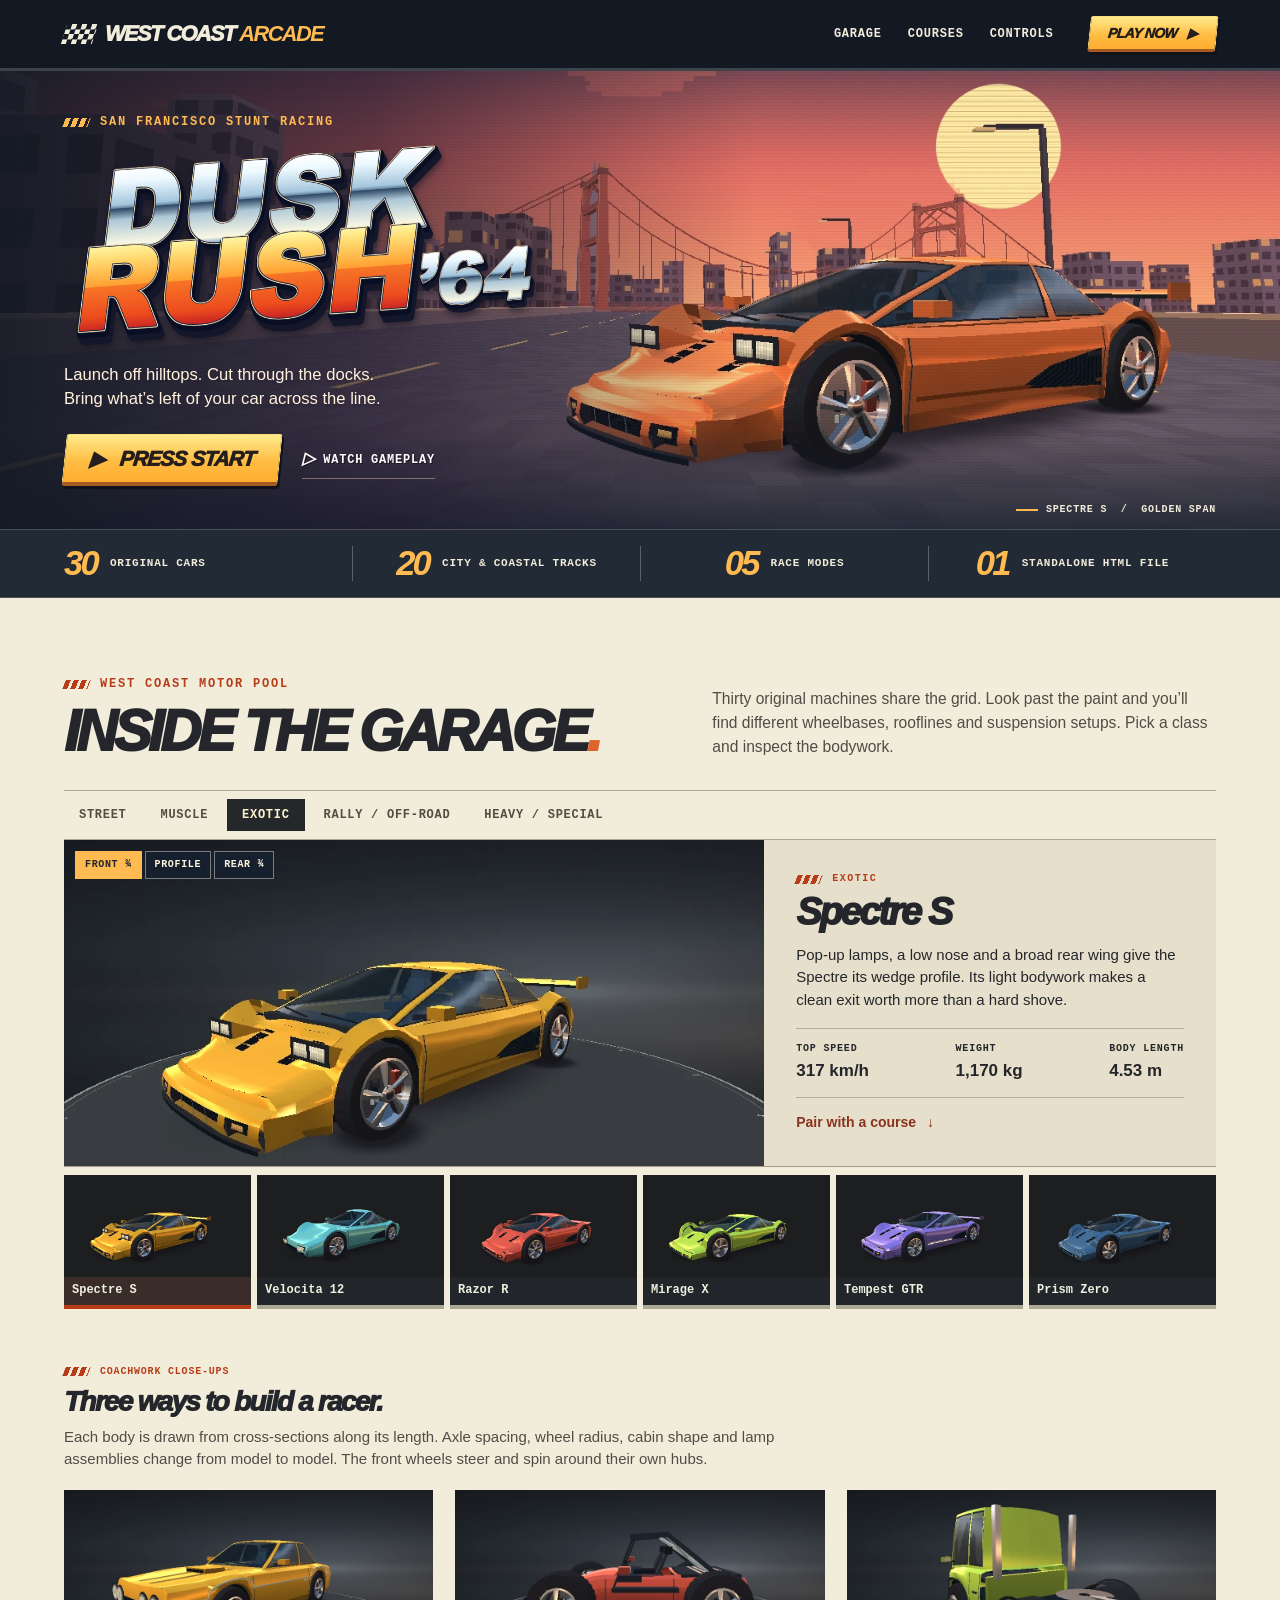
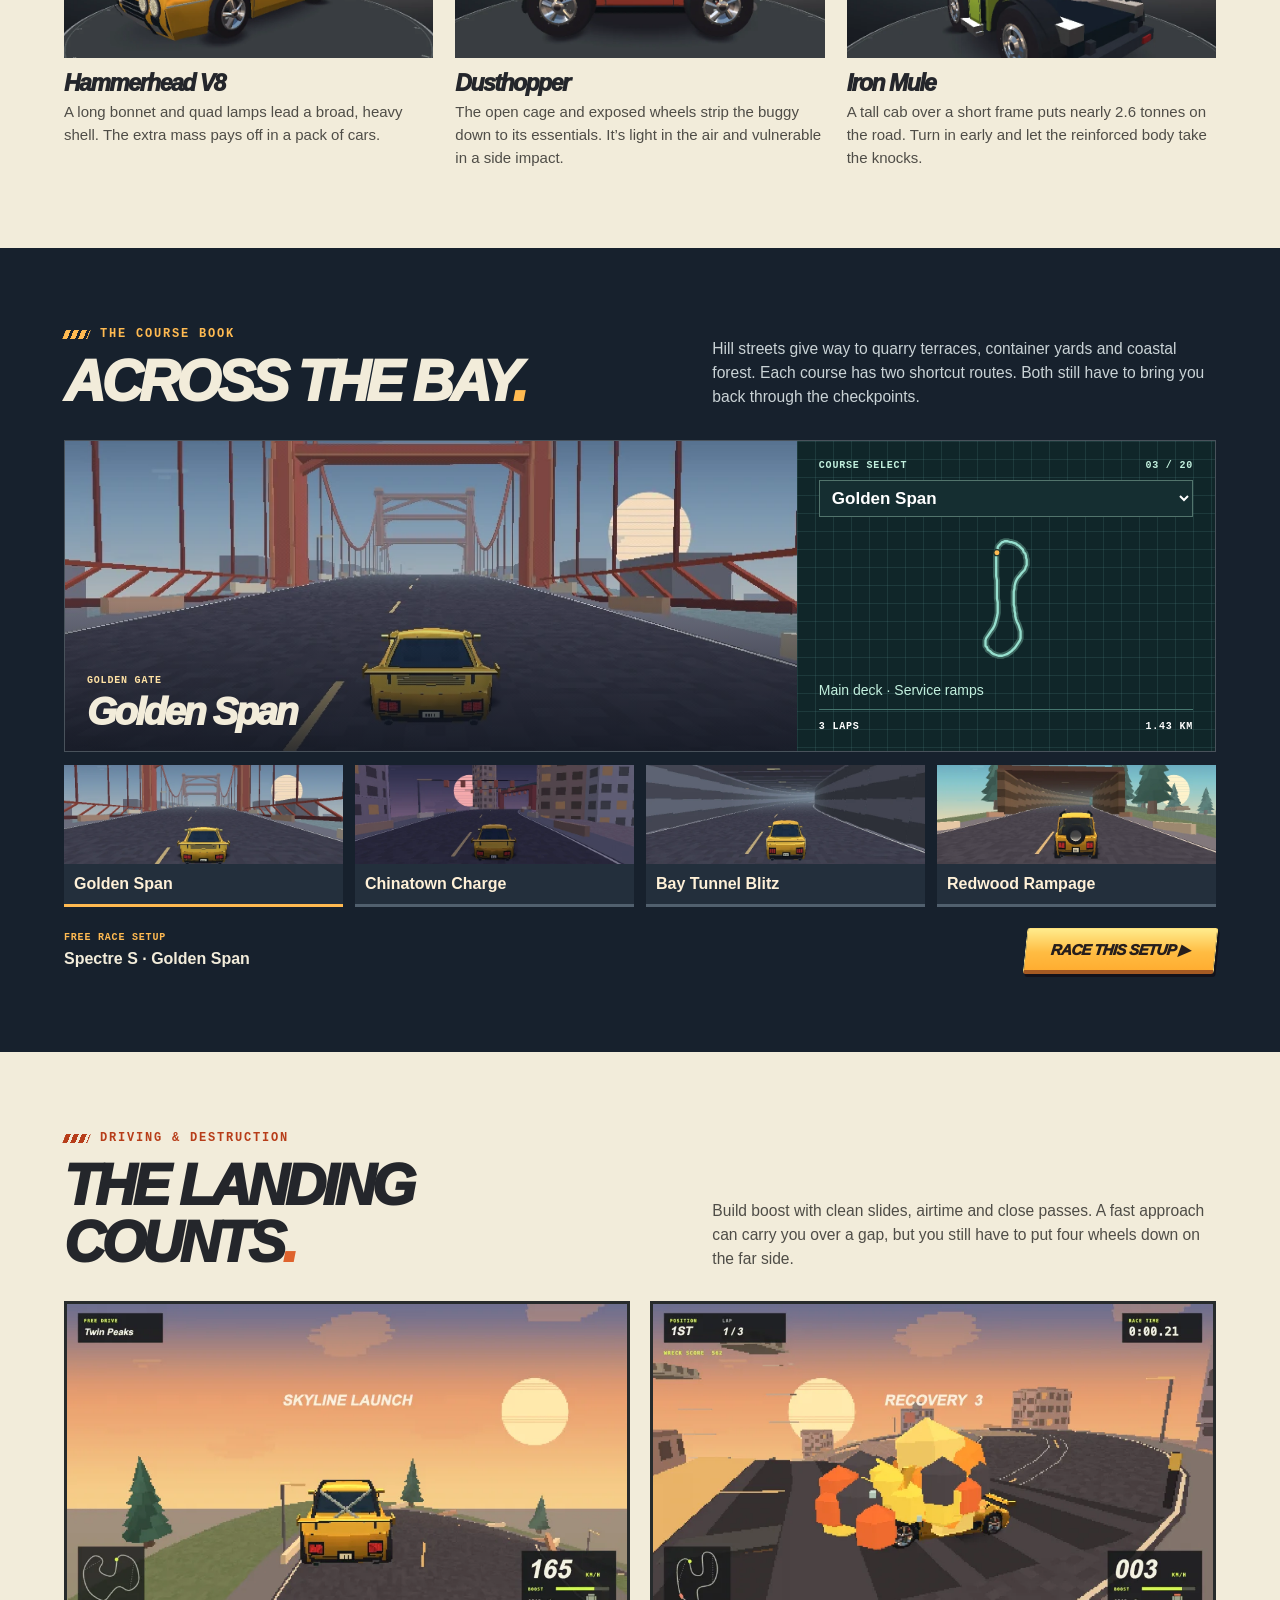
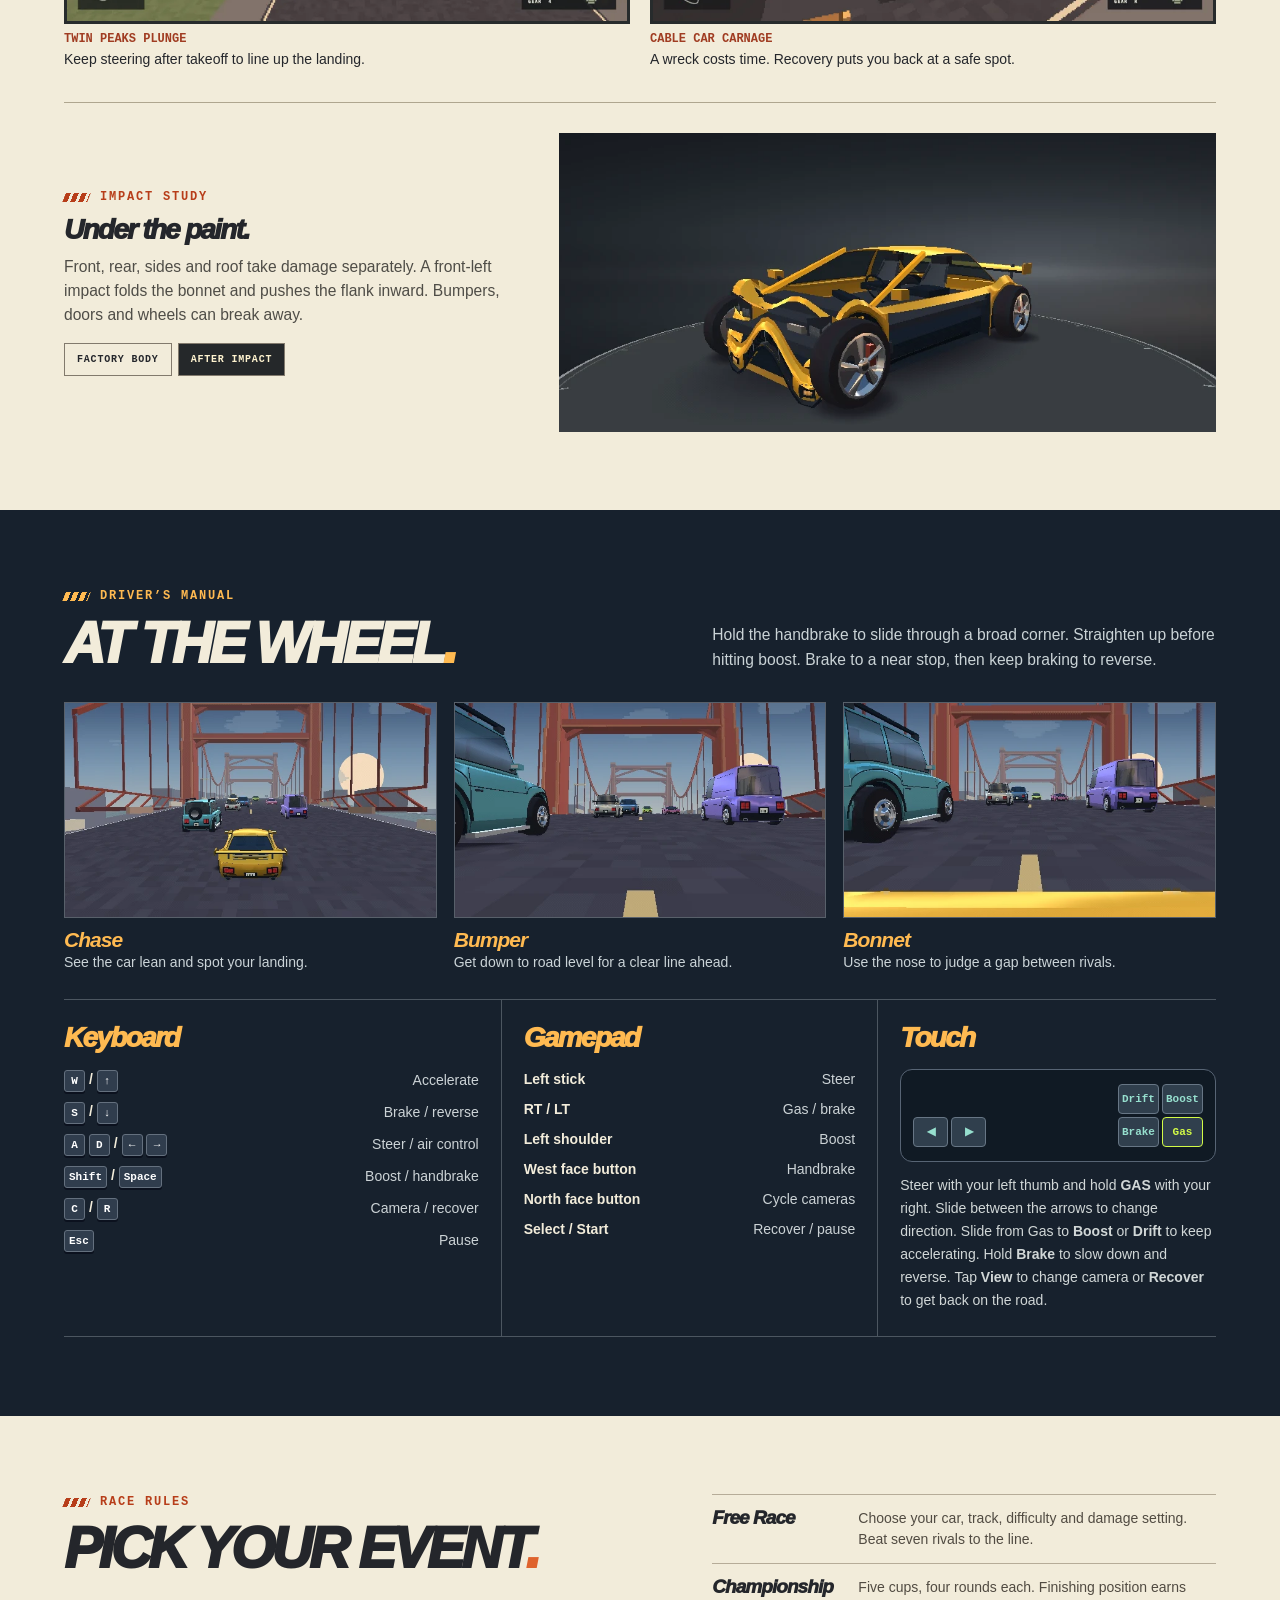
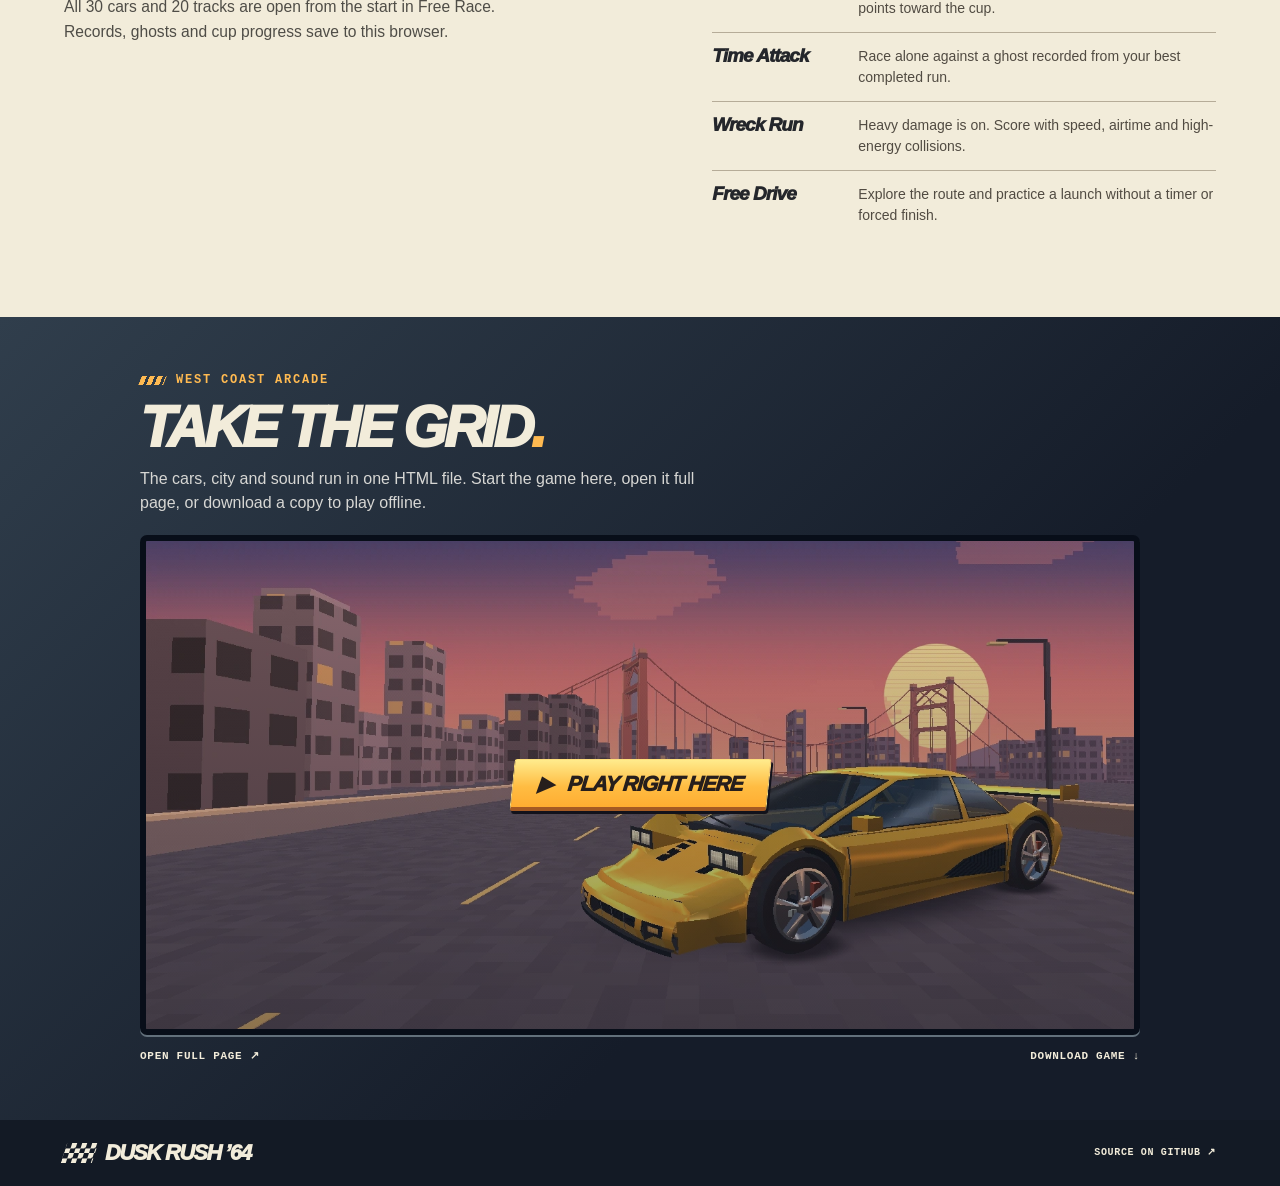
==== commit 3ed9b3a3: "Build a two-thumb mobile cockpit and prevent page highlighting" ====
--- a/docs/index.html
+++ b/docs/index.html
@@ -447,13 +447,14 @@
               <h3>Touch</h3>
               <div class="touch-pad" aria-hidden="true">
                 <div><i>◀</i><i>▶</i></div>
-                <div><i>BST</i><i>GAS</i></div>
+                <div><i>Drift</i><i>Boost</i><i>Brake</i><i>Gas</i></div>
               </div>
               <p>
                 Steer with your left thumb and hold <b>GAS</b> with your right.
-                The buttons accept simultaneous touches. Hold <b>BRK</b> to slow
-                down or reverse, hold <b>BST</b> for boost, and use <b>R</b> to
-                recover.
+                Slide between the arrows to change direction. Slide from Gas to
+                <b>Boost</b> or <b>Drift</b> to keep accelerating. Hold
+                <b>Brake</b> to slow down and reverse. Tap <b>View</b> to change
+                camera or <b>Recover</b> to get back on the road.
               </p>
             </article>
           </div>
--- a/docs/site.css
+++ b/docs/site.css
@@ -14,6 +14,7 @@
   box-sizing: border-box;
 }
 html {
+  -webkit-tap-highlight-color: transparent;
   scroll-behavior: smooth;
   scroll-padding-top: 15px;
 }
@@ -38,6 +39,17 @@
 }
 button {
   background: none;
+}
+:is(a, button, select, .embed-cover) {
+  -webkit-touch-callout: none;
+  -webkit-user-select: none;
+  user-select: none;
+}
+:is(a, button, select) {
+  touch-action: manipulation;
+}
+button:active, a:active {
+  filter: brightness(.85);
 }
 button:focus-visible,
 select:focus-visible,
@@ -784,24 +796,35 @@
 .touch-pad {
   display: flex;
   justify-content: space-between;
+  align-items: flex-end;
+  gap: 8px;
   padding: 14px 12px;
   margin-bottom: 12px;
   background: #101a24;
   border: 1px solid #576474;
   border-radius: 12px;
 }
+.touch-pad > div {
+  display: grid;
+  grid-template-columns: repeat(2, 1fr);
+  gap: 3px;
+}
 .touch-pad i {
   display: inline-grid;
   align-items: center;
   justify-items: center;
-  width: 33px;
+  min-width: 35px;
   height: 30px;
-  margin: 0 2px;
+  padding-inline: 3px;
   background: #303f4d;
   border: 1px solid #677685;
   border-radius: 4px;
   color: var(--cyan);
   font: 700 11px var(--mono);
+}
+.touch-pad div:last-child i:last-child {
+  color: #d2fb47;
+  border-color: currentColor;
 }
 .control-grid p {
   font-size: 14px;
@@ -861,6 +884,10 @@
   height: 100%;
   border: 0;
 }
+.embed-cover iframe {
+  display: block;
+  touch-action: none;
+}
 .embed-cover #player-poster {
   display: grid;
   place-items: center;
@@ -1209,6 +1236,23 @@
     scroll-behavior: auto !important;
   }
 }
+@media (any-pointer: coarse) {
+  .classes button, .viewbar button, .damage-switch button, .map-card select,
+  .mast nav a, .play-links a, .play-links button, .reel-head button {
+    min-height: 44px;
+  }
+  .mast nav a, .play-links a {
+    display: inline-flex;
+    align-items: center;
+  }
+  .viewbar button, .reel-head button {
+    min-width: 44px;
+  }
+  .embed-cover:has(iframe) {
+    aspect-ratio: auto;
+    height: min(88svh, 760px);
+  }
+}
 .build-note {
   color: #4f4d47;
   max-width: 780px;
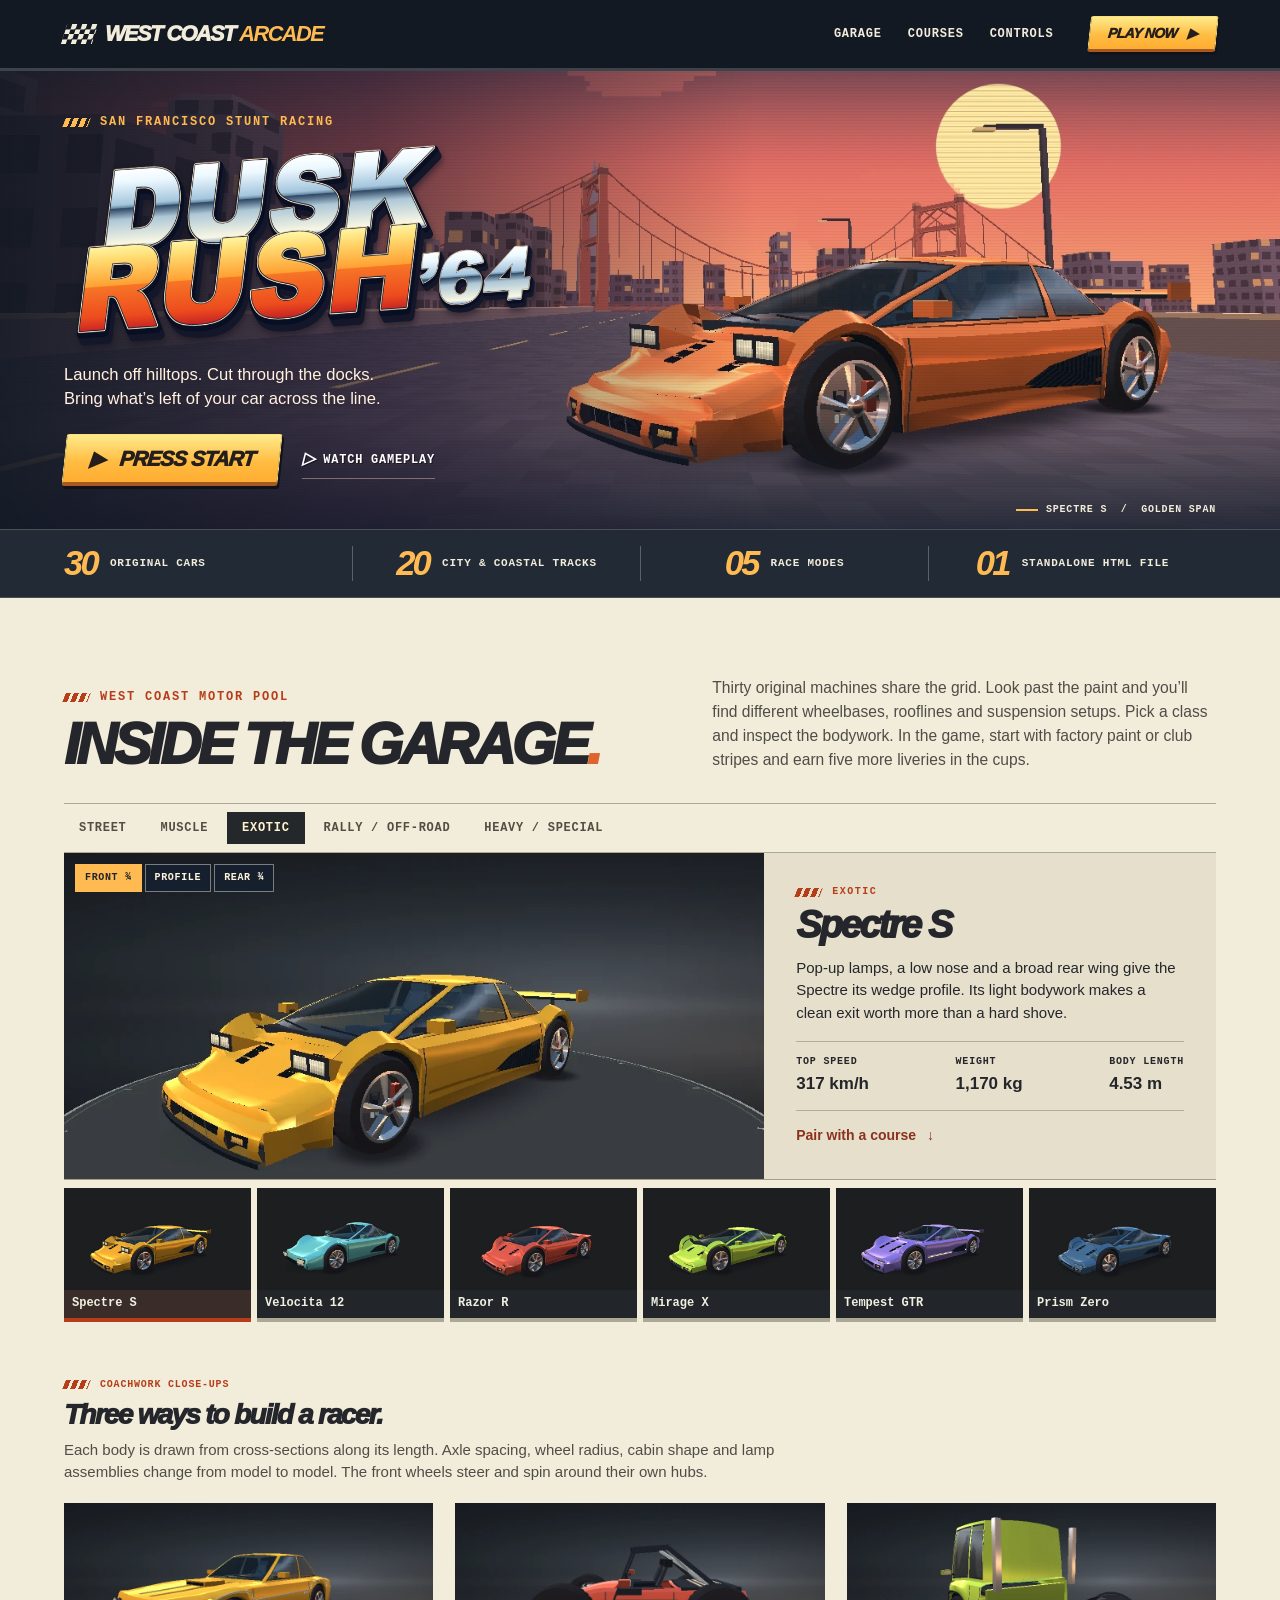
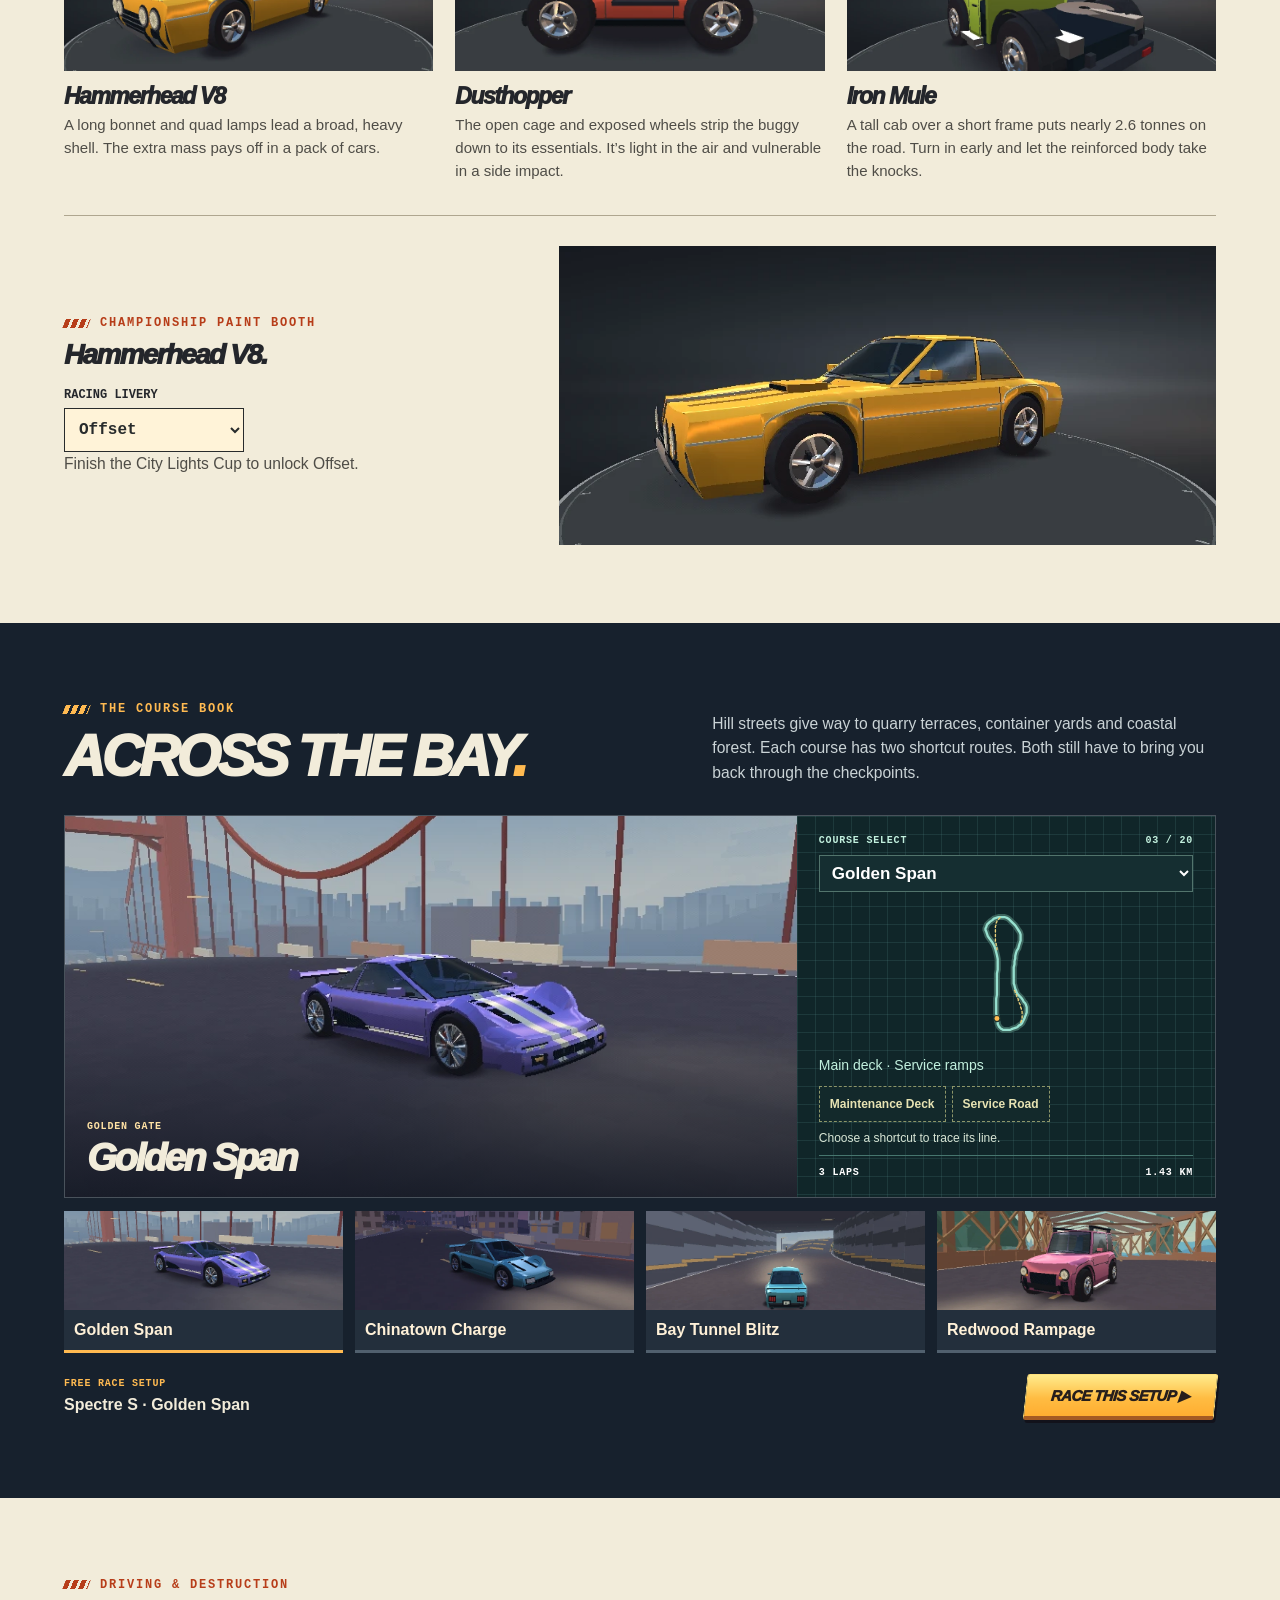
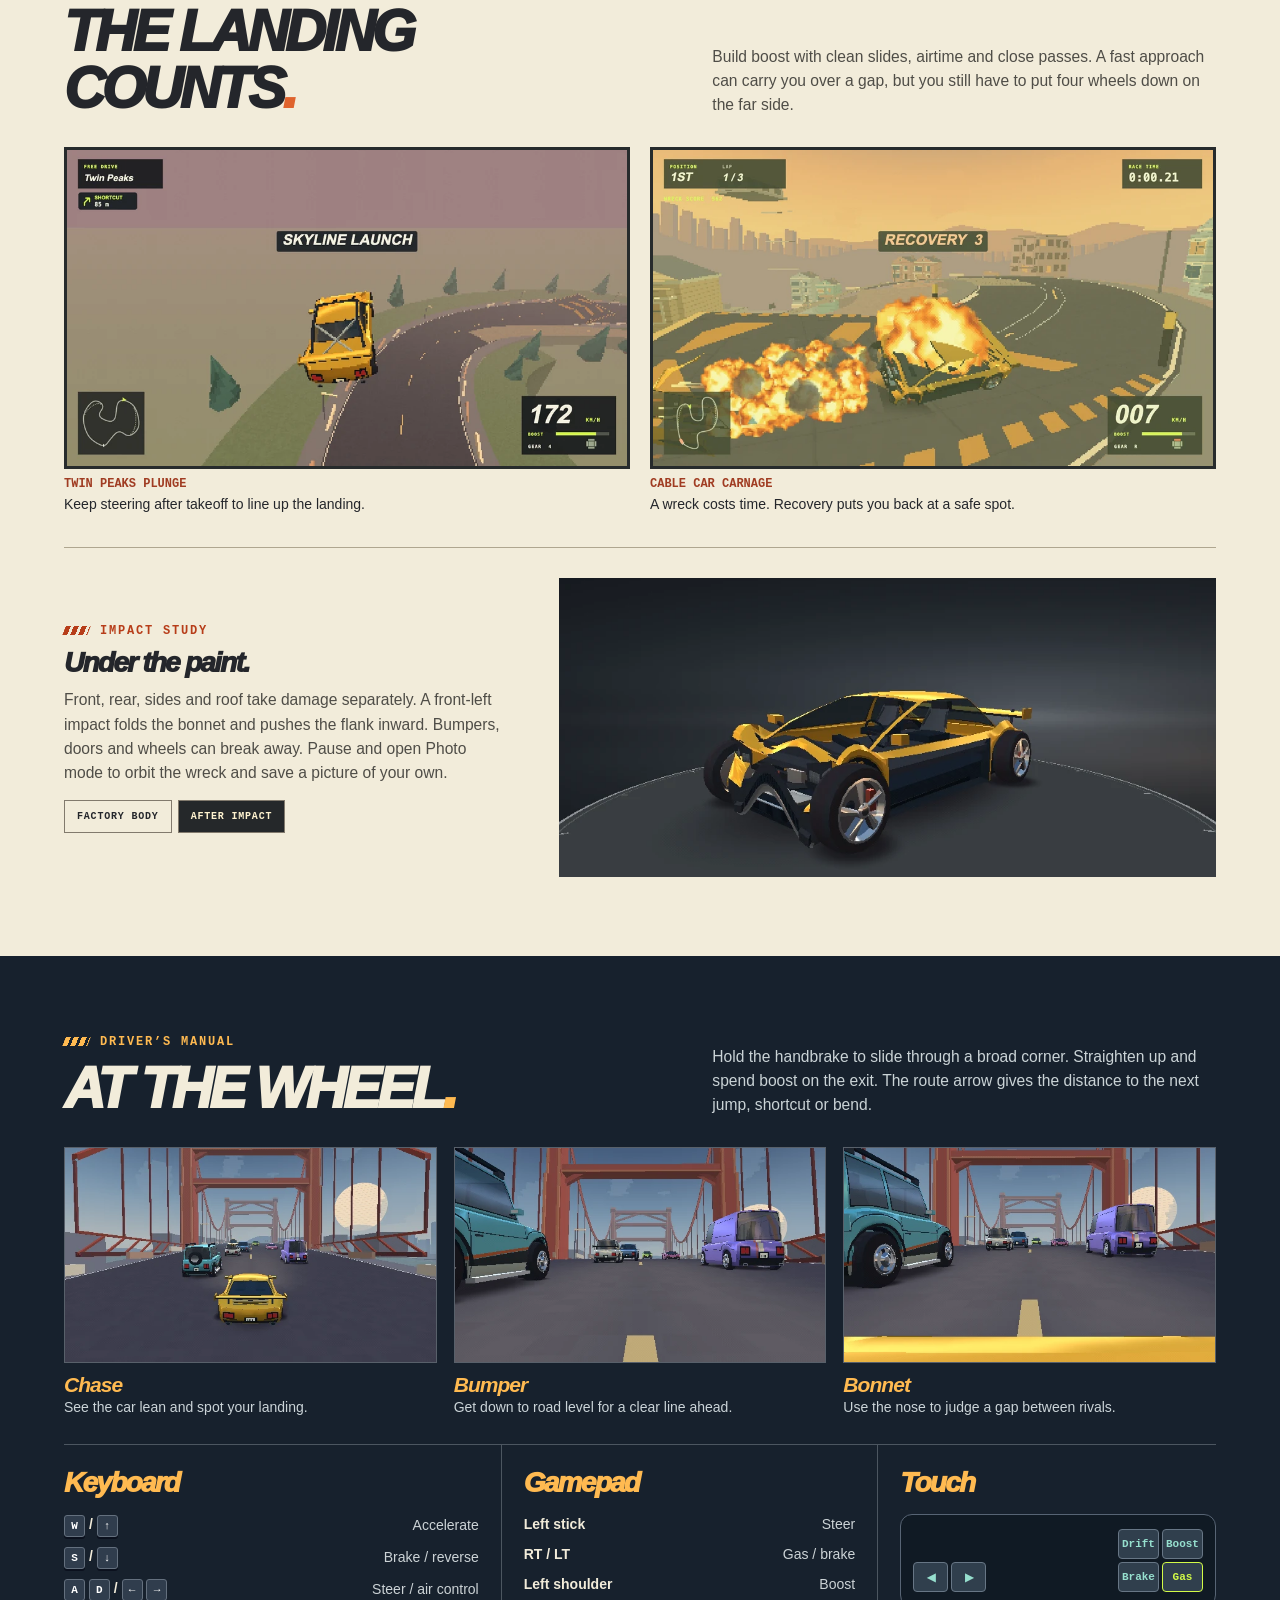
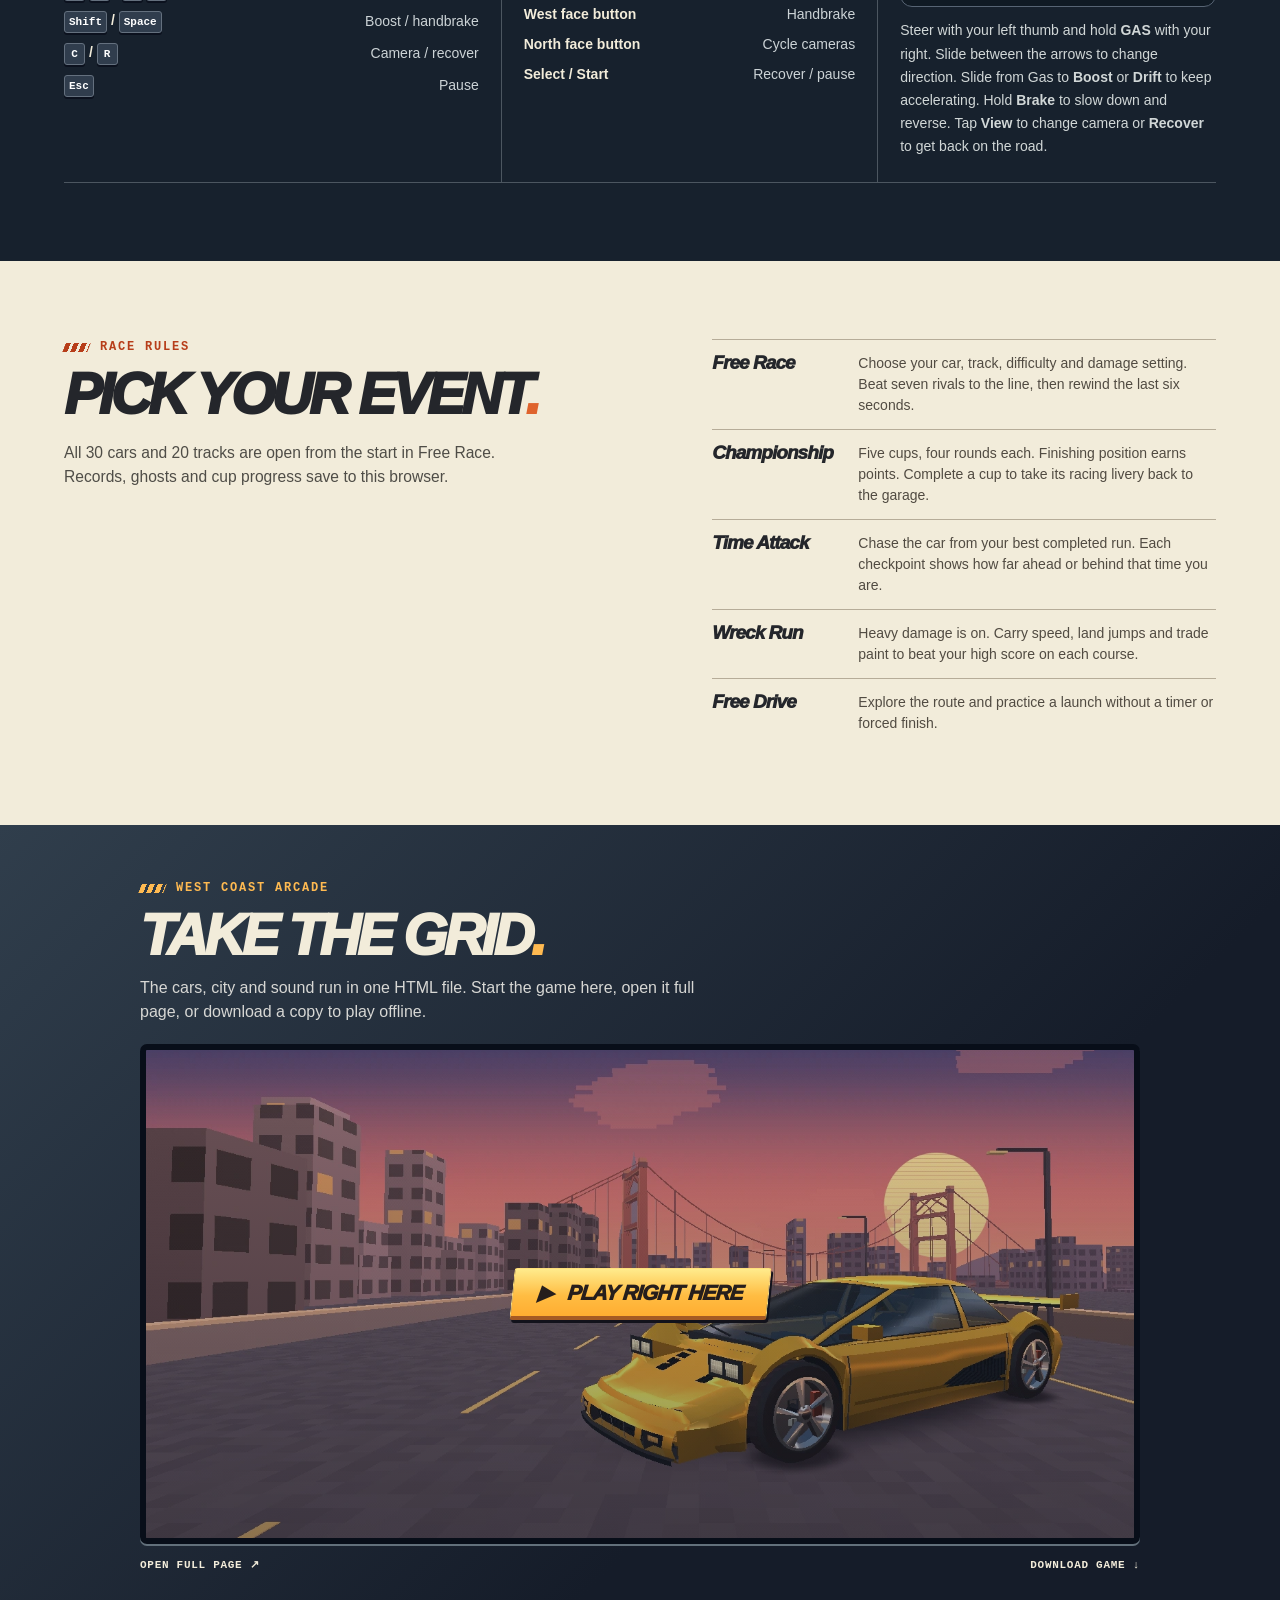
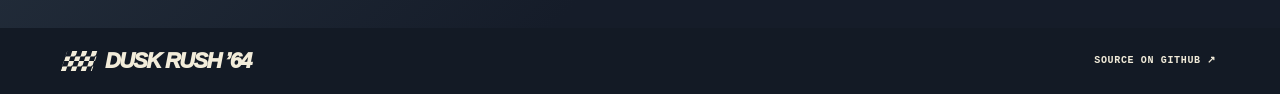
==== commit 4575b464: "Finish the sprint courses and publish the playable arcade showcase" ====
--- a/docs/index.html
+++ b/docs/index.html
@@ -15,9 +15,11 @@
     />
     <meta
       property="og:description"
-      content="Steep streets. Big air. Play the full arcade racer in your browser."
+      content="Race seven rivals over the hills of San Francisco. Thirty hand-built car designs, twenty courses and a finish camera you can rewind."
     />
     <meta property="og:type" content="website" />
+    <meta property="og:url" content="https://nearbycoder.github.io/dusk-rush-64/" />
+    <meta name="twitter:card" content="summary_large_image" />
     <meta
       property="og:image"
       content="https://nearbycoder.github.io/dusk-rush-64/media/cabinet-scene.webp"
@@ -91,7 +93,8 @@
             <p>
               Thirty original machines share the grid. Look past the paint and
               you’ll find different wheelbases, rooflines and suspension setups.
-              Pick a class and inspect the bodywork.
+              Pick a class and inspect the bodywork. In the game, start with
+              factory paint or club stripes and earn five more liveries in the cups.
             </p>
           </header>
           <div
@@ -211,6 +214,25 @@
               </p>
             </article>
           </div>
+          <div class="damage paint-booth">
+            <div>
+              <p class="over">Championship paint booth</p>
+              <h3>Hammerhead V8.</h3>
+              <label for="paint-sample">Racing livery</label>
+              <select id="paint-sample">
+                <option>Factory</option>
+                <option>Club stripes</option>
+                <option selected>Offset</option>
+                <option>Coastline</option>
+                <option>Crosswind</option>
+                <option>Chequer</option>
+                <option>Flash</option>
+              </select>
+              <p id="paint-unlock" aria-live="polite">Finish the City Lights Cup to unlock Offset.</p>
+            </div>
+            <img id="paint-img" src="media/liveries/2.webp" loading="lazy"
+              width="900" height="410" alt="Hammerhead V8 in the Offset racing livery" />
+          </div>
         </div>
       </section>
 
@@ -251,15 +273,22 @@
                 <option>Golden Span</option></select
               ><svg
                 viewBox="0 0 300 190"
-                aria-label="Selected route and start position"
+                aria-label="Course map with the start line and both shortcuts"
                 role="img"
               >
                 <polyline id="route-shadow"></polyline>
                 <polyline id="route"></polyline>
+                <polyline id="branch-0" class="branch"></polyline>
+                <polyline id="branch-1" class="branch"></polyline>
                 <circle id="start" r="4"></circle>
                 <circle id="racer" r="3"></circle>
               </svg>
               <p id="feature">Main deck · Service ramps</p>
+              <div class="cut-picker" role="group" aria-label="Trace a shortcut">
+                <button data-cut="0" aria-pressed="false">Maintenance Deck</button>
+                <button data-cut="1" aria-pressed="false">Service Road</button>
+              </div>
+              <p id="cut-detail" aria-live="polite">Choose a shortcut to trace its line.</p>
               <div class="map-data">
                 <b id="format">3 laps</b><b id="distance"></b>
               </div>
@@ -301,7 +330,7 @@
               <img
                 src="media/major-jump.webp"
                 width="900"
-                height="562"
+                height="508"
                 alt="Aftershock airborne over Twin Peaks with the landing road below"
                 loading="lazy"
               />
@@ -314,7 +343,7 @@
               <img
                 src="media/full-wreck.webp"
                 width="900"
-                height="562"
+                height="508"
                 alt="A fireball and flying debris after a heavy crash"
                 loading="lazy"
               />
@@ -331,7 +360,8 @@
               <p>
                 Front, rear, sides and roof take damage separately. A front-left
                 impact folds the bonnet and pushes the flank inward. Bumpers,
-                doors and wheels can break away.
+                doors and wheels can break away. Pause and open Photo mode
+                to orbit the wreck and save a picture of your own.
               </p>
               <div
                 class="damage-switch"
@@ -366,8 +396,8 @@
             </div>
             <p>
               Hold the handbrake to slide through a broad corner. Straighten up
-              before hitting boost. Brake to a near stop, then keep braking to
-              reverse.
+              and spend boost on the exit. The route arrow gives the distance
+              to the next jump, shortcut or bend.
             </p>
           </header>
           <div class="camera-guide">
@@ -476,28 +506,28 @@
               <dt>Free Race</dt>
               <dd>
                 Choose your car, track, difficulty and damage setting. Beat
-                seven rivals to the line.
+                seven rivals to the line, then rewind the last six seconds.
               </dd>
             </div>
             <div>
               <dt>Championship</dt>
               <dd>
-                Five cups, four rounds each. Finishing position earns points
-                toward the cup.
+                Five cups, four rounds each. Finishing position earns points.
+                Complete a cup to take its racing livery back to the garage.
               </dd>
             </div>
             <div>
               <dt>Time Attack</dt>
               <dd>
-                Race alone against a ghost recorded from your best completed
-                run.
+                Chase the car from your best completed run. Each checkpoint
+                shows how far ahead or behind that time you are.
               </dd>
             </div>
             <div>
               <dt>Wreck Run</dt>
               <dd>
-                Heavy damage is on. Score with speed, airtime and high-energy
-                collisions.
+                Heavy damage is on. Carry speed, land jumps and trade paint
+                to beat your high score on each course.
               </dd>
             </div>
             <div>
--- a/docs/site.css
+++ b/docs/site.css
@@ -636,6 +636,20 @@
   stroke: #3c645d;
   stroke-width: 8;
 }
+.map-card .branch {
+  stroke:#ebce79;
+  stroke-width:1.75;
+  stroke-dasharray:3 3;
+}
+.map-card .branch.selected { stroke:#ffe57c; stroke-width:3.6; stroke-dasharray:none; }
+.cut-picker { display:flex; flex-wrap:wrap; gap:6px; margin-top:10px; }
+.cut-picker button {
+  padding:6px 10px; min-height:36px; border:1px dashed #8c9569; background:#13292b;
+  color:#e7e3b3; font:700 12px Arial,sans-serif; cursor:pointer;
+}
+.cut-picker button[aria-pressed="true"] { border-style:solid; border-color:#e7d281; color:#12262a; background:#e7d281; }
+#cut-detail { color:#d8e5d5; font-size:12px; margin:7px 0 0; min-height:1.4em; }
+@media(pointer:coarse) { .cut-picker button {min-height:44px;} }
 #start {
   fill: var(--gold);
   stroke: #20342e;
@@ -733,6 +747,21 @@
 .damage img {
   width: 100%;
   height: auto;
+}
+.paint-booth label {
+  display: block;
+  margin: 18px 0 6px;
+  font: 700 12px var(--mono);
+  text-transform: uppercase;
+}
+.paint-booth select {
+  min-height: 44px;
+  min-width: 180px;
+  padding: 6px 10px;
+  font: 700 16px var(--mono);
+  border: 1px solid currentColor;
+  background: #fff3d8;
+  color: #282b2c;
 }
 .damage-switch {
   display: flex;
@@ -1166,6 +1195,9 @@
     grid-row: 1/5;
     height: 120px;
   }
+  .cut-picker, #cut-detail { grid-column:1/-1; }
+  .cut-picker { margin-top:2px; }
+  #cut-detail { margin:0; }
   .map-card select {
     margin: 0;
     font-size: 14px;
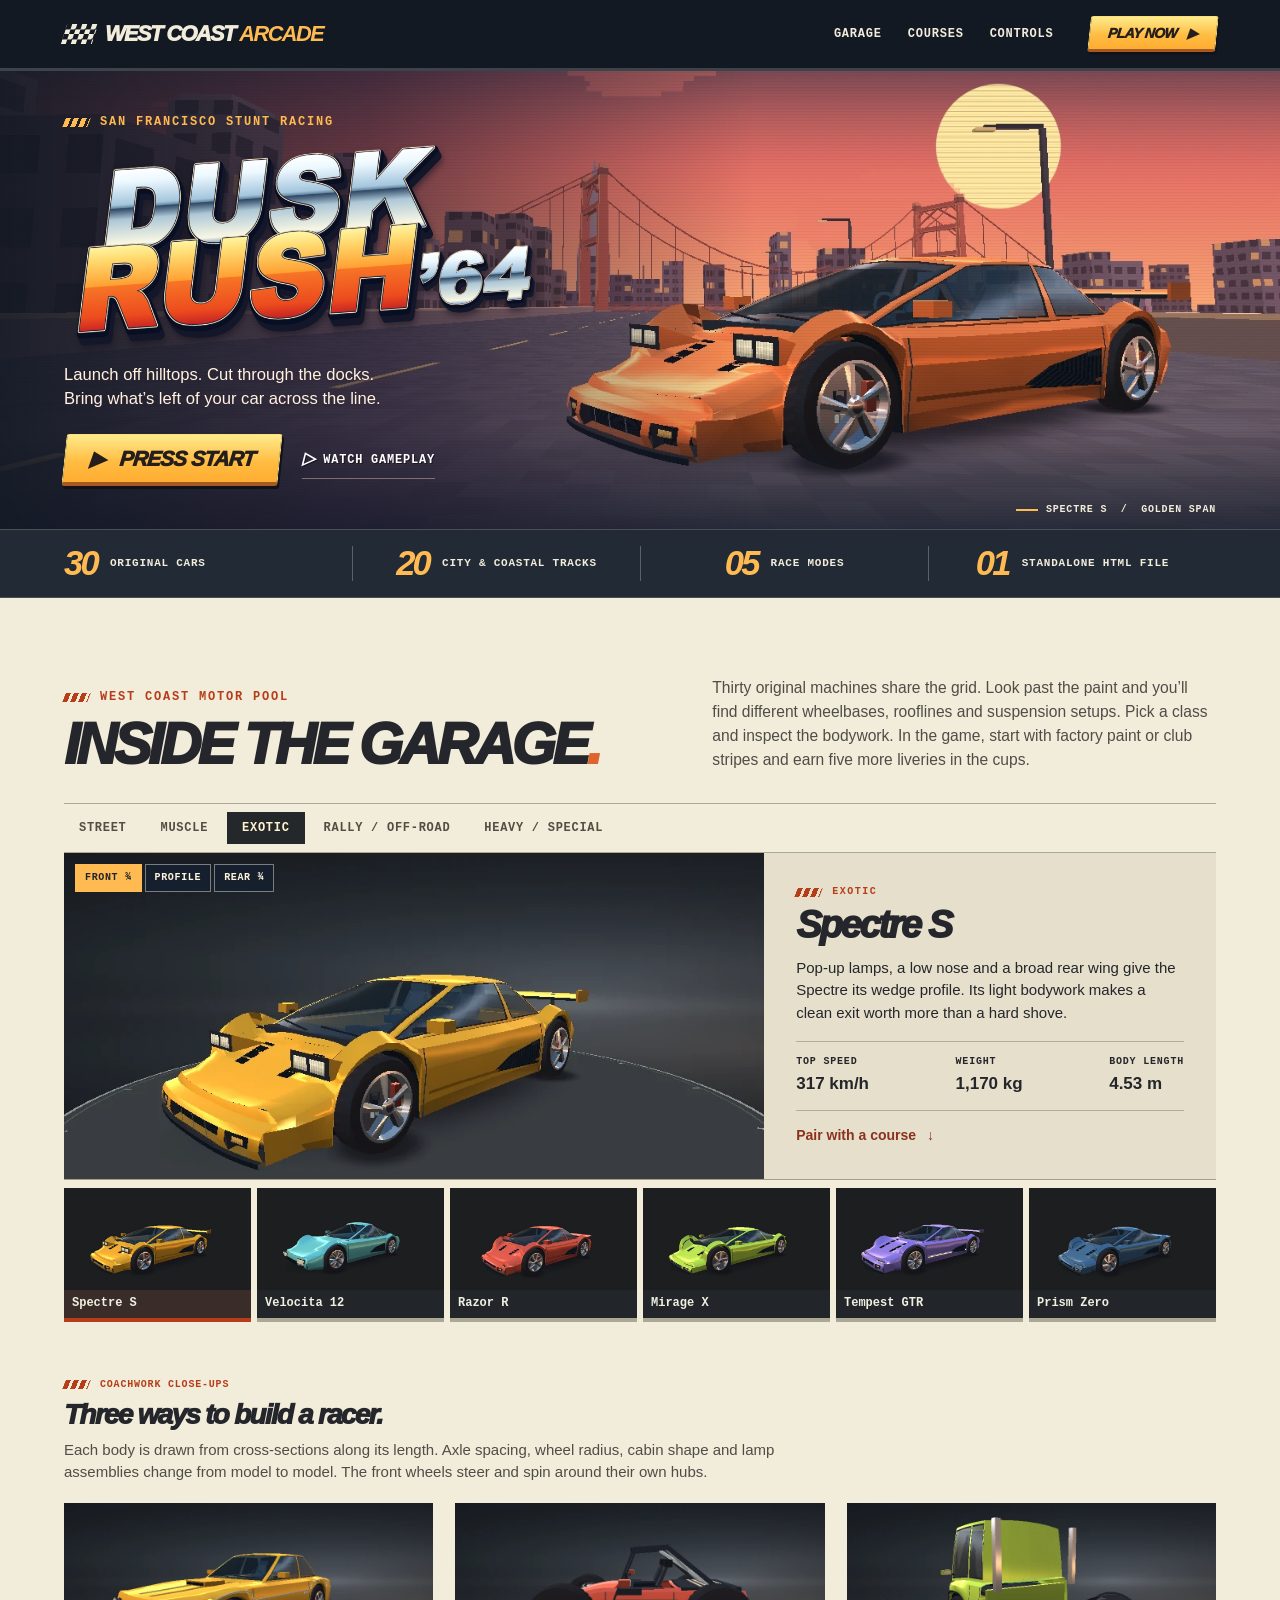
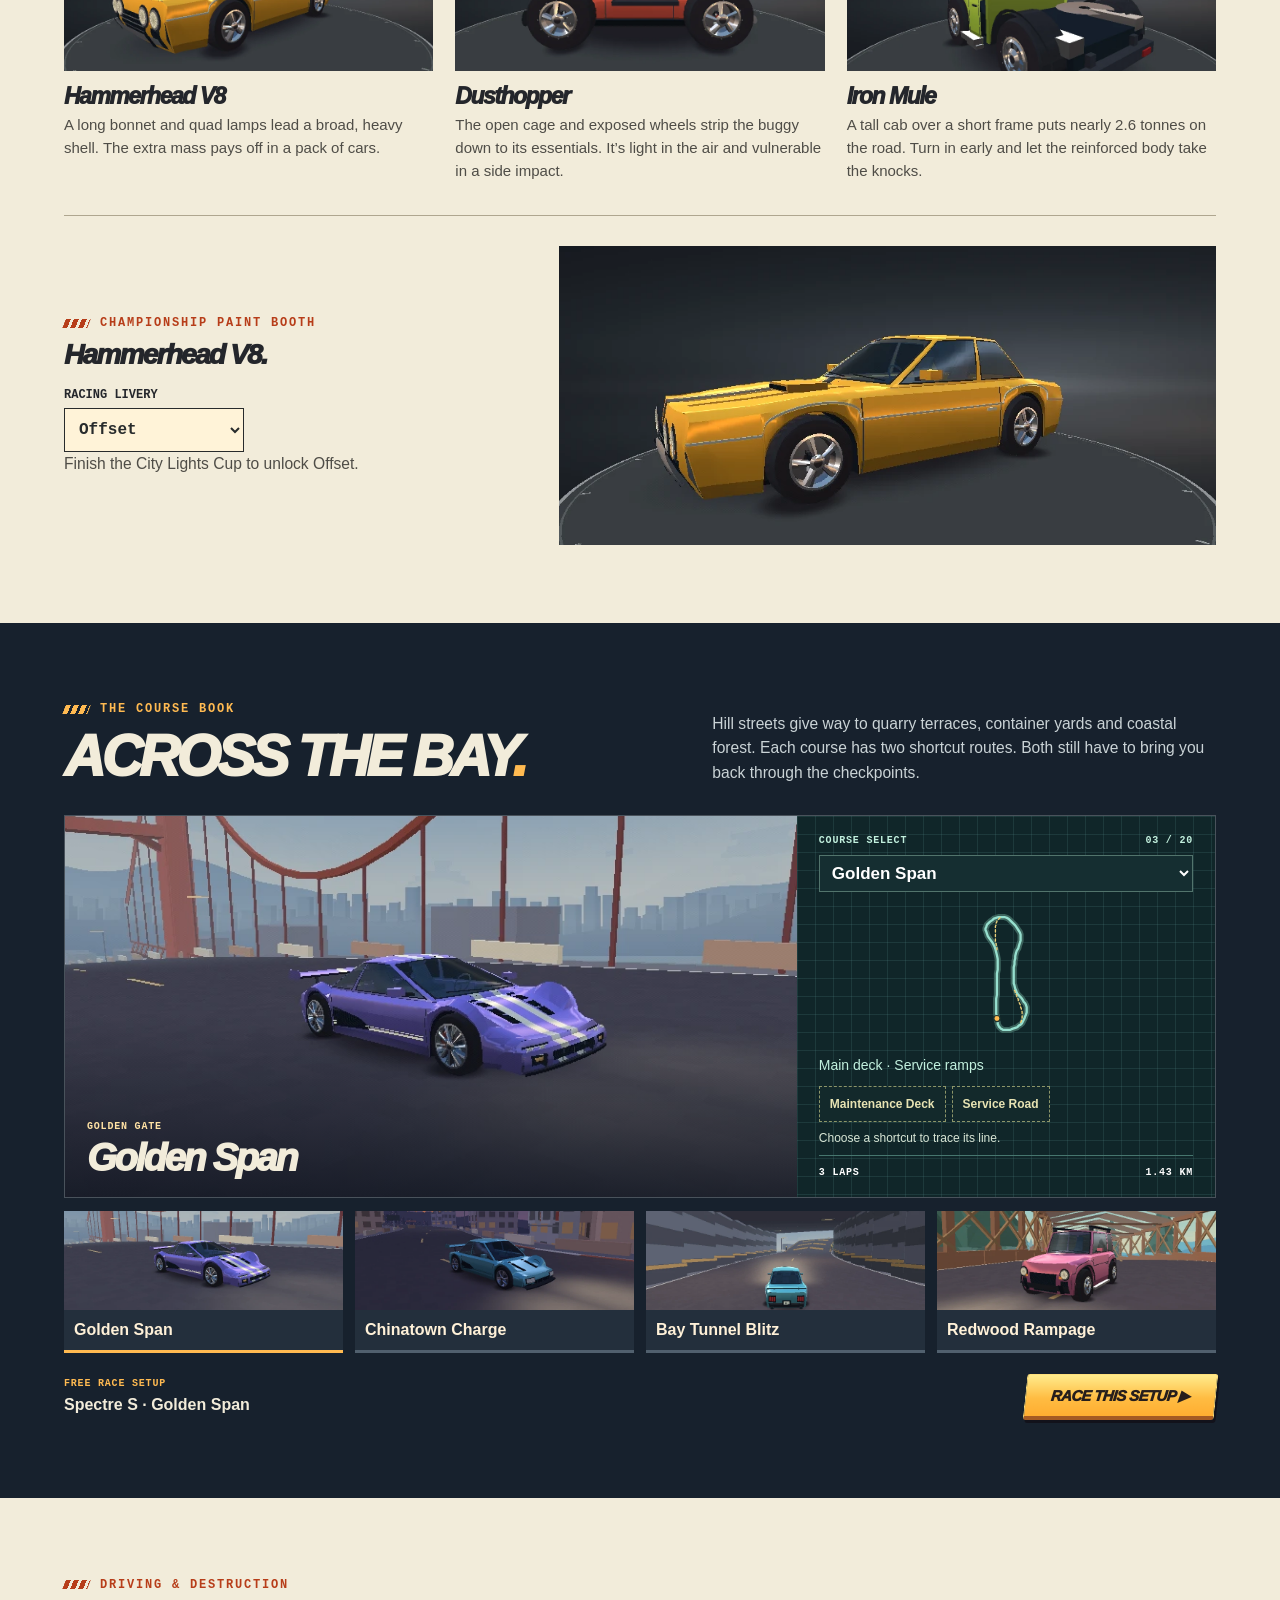
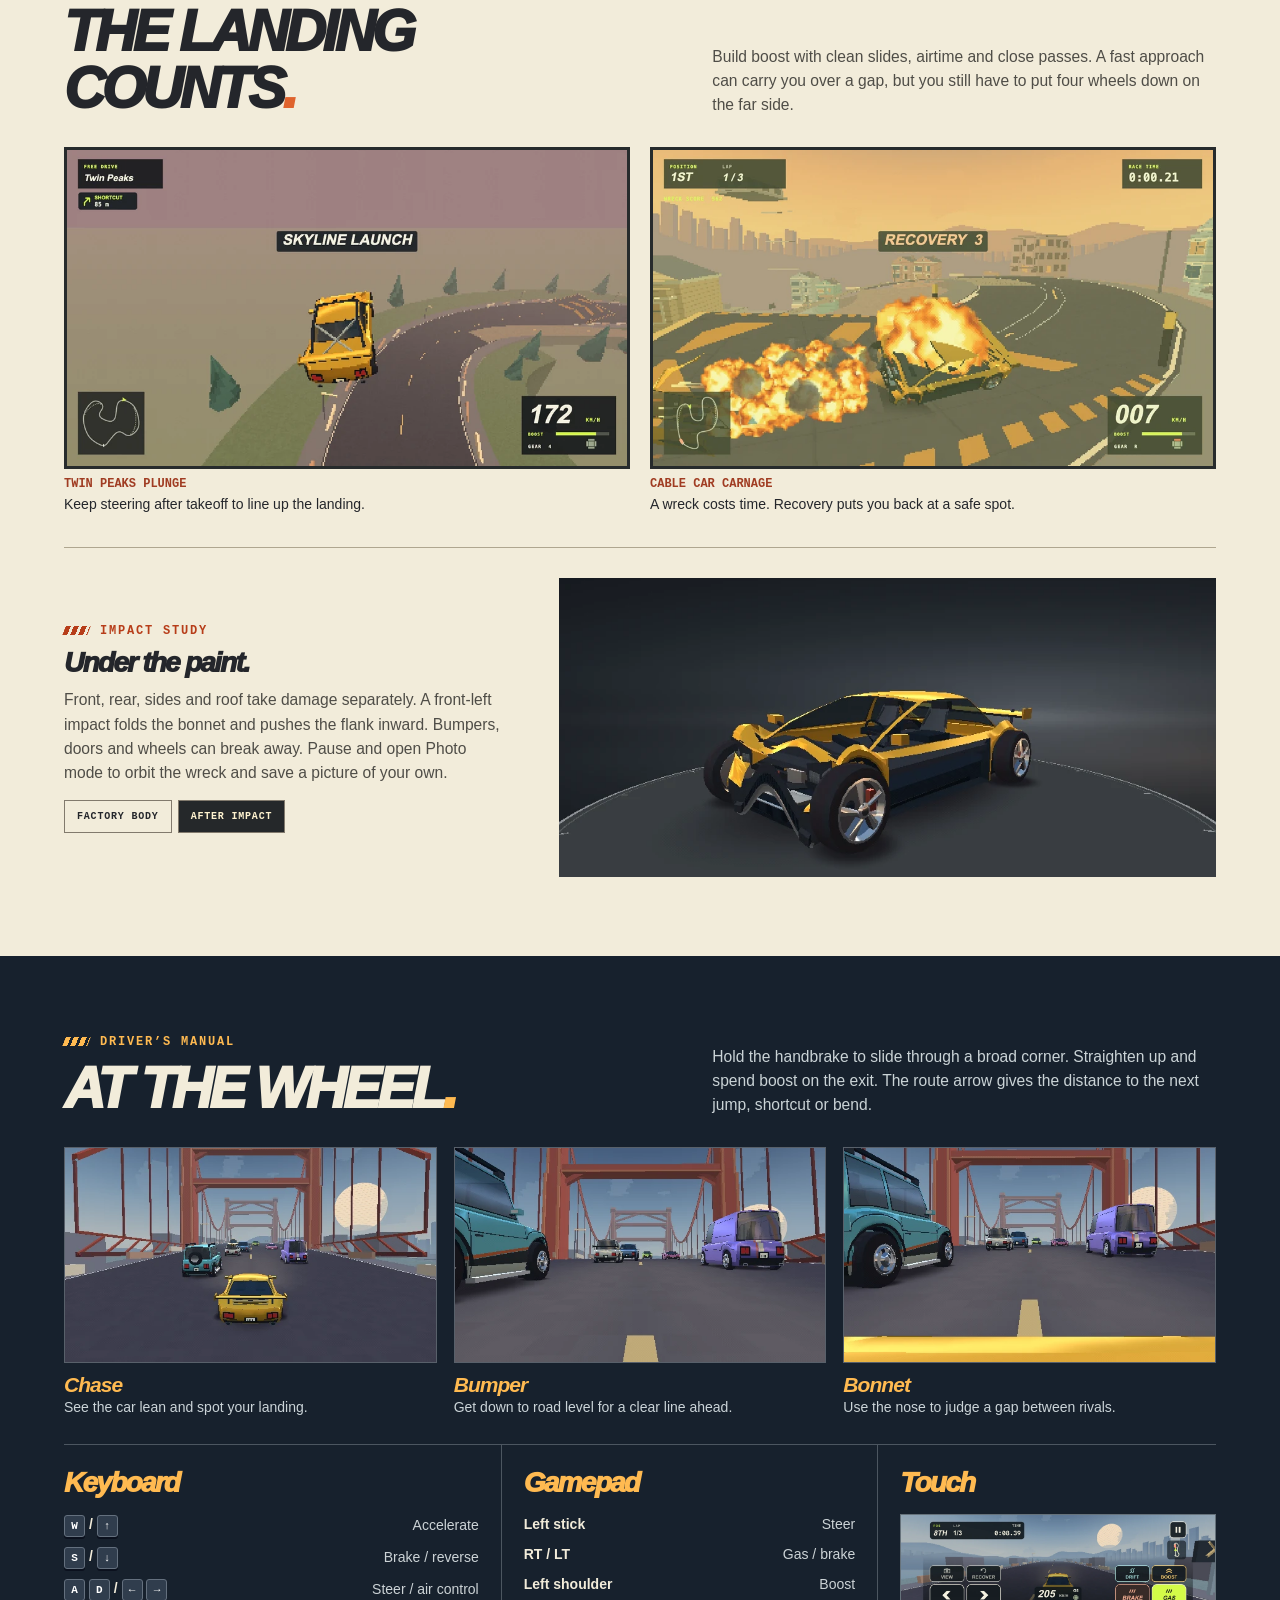
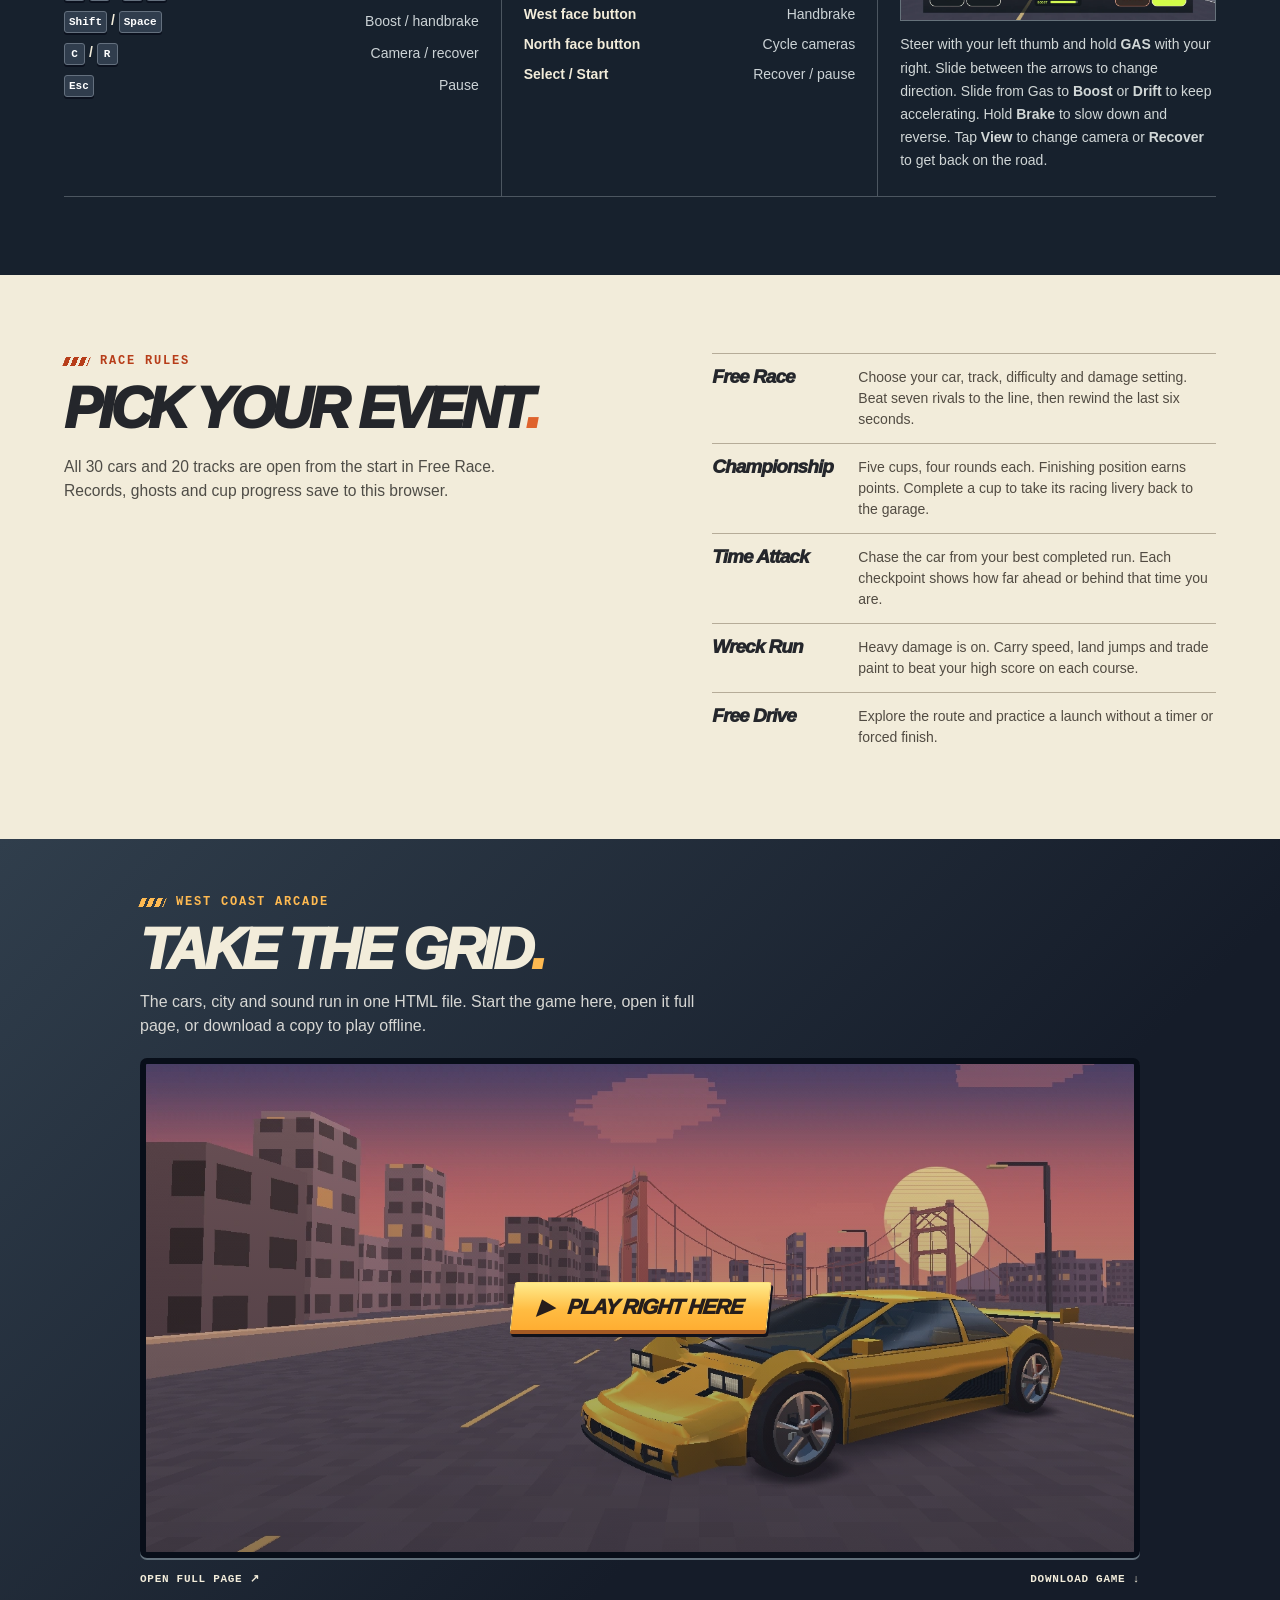
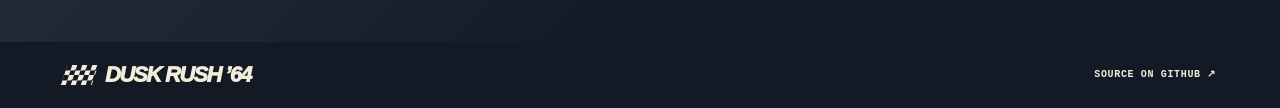
==== commit 3c95f594: "Show the two-thumb cockpit captured from iPhone Safari" ====
--- a/docs/index.html
+++ b/docs/index.html
@@ -475,10 +475,11 @@
             </article>
             <article>
               <h3>Touch</h3>
-              <div class="touch-pad" aria-hidden="true">
-                <div><i>◀</i><i>▶</i></div>
-                <div><i>Drift</i><i>Boost</i><i>Brake</i><i>Gas</i></div>
-              </div>
+              <a class="phone-cockpit" href="media/phone-cockpit.webp" target="_blank" rel="noopener"
+                aria-label="Enlarge the landscape touch controls in a new tab">
+                <img src="media/phone-cockpit.webp" width="1100" height="368" loading="lazy"
+                  alt="Golden Span on iPhone with steering on the left and the gas pedal held on the right" />
+              </a>
               <p>
                 Steer with your left thumb and hold <b>GAS</b> with your right.
                 Slide between the arrows to change direction. Slide from Gas to
--- a/docs/site.css
+++ b/docs/site.css
@@ -822,38 +822,16 @@
   padding: 4px;
   text-align: center;
 }
-.touch-pad {
-  display: flex;
-  justify-content: space-between;
-  align-items: flex-end;
-  gap: 8px;
-  padding: 14px 12px;
+.phone-cockpit {
+  display: block;
   margin-bottom: 12px;
-  background: #101a24;
-  border: 1px solid #576474;
-  border-radius: 12px;
-}
-.touch-pad > div {
-  display: grid;
-  grid-template-columns: repeat(2, 1fr);
-  gap: 3px;
-}
-.touch-pad i {
-  display: inline-grid;
-  align-items: center;
-  justify-items: center;
-  min-width: 35px;
-  height: 30px;
-  padding-inline: 3px;
-  background: #303f4d;
-  border: 1px solid #677685;
-  border-radius: 4px;
-  color: var(--cyan);
-  font: 700 11px var(--mono);
-}
-.touch-pad div:last-child i:last-child {
-  color: #d2fb47;
-  border-color: currentColor;
+  cursor: zoom-in;
+}
+.phone-cockpit img {
+  display: block;
+  width: 100%;
+  height: auto;
+  border: 1px solid #66727b;
 }
 .control-grid p {
   font-size: 14px;
@@ -997,9 +975,6 @@
     border-top: 1px solid #4c5660;
     padding-left: 0;
   }
-  .touch-pad {
-    max-width: 280px;
-  }
   .stage img {
     object-fit: contain;
   }
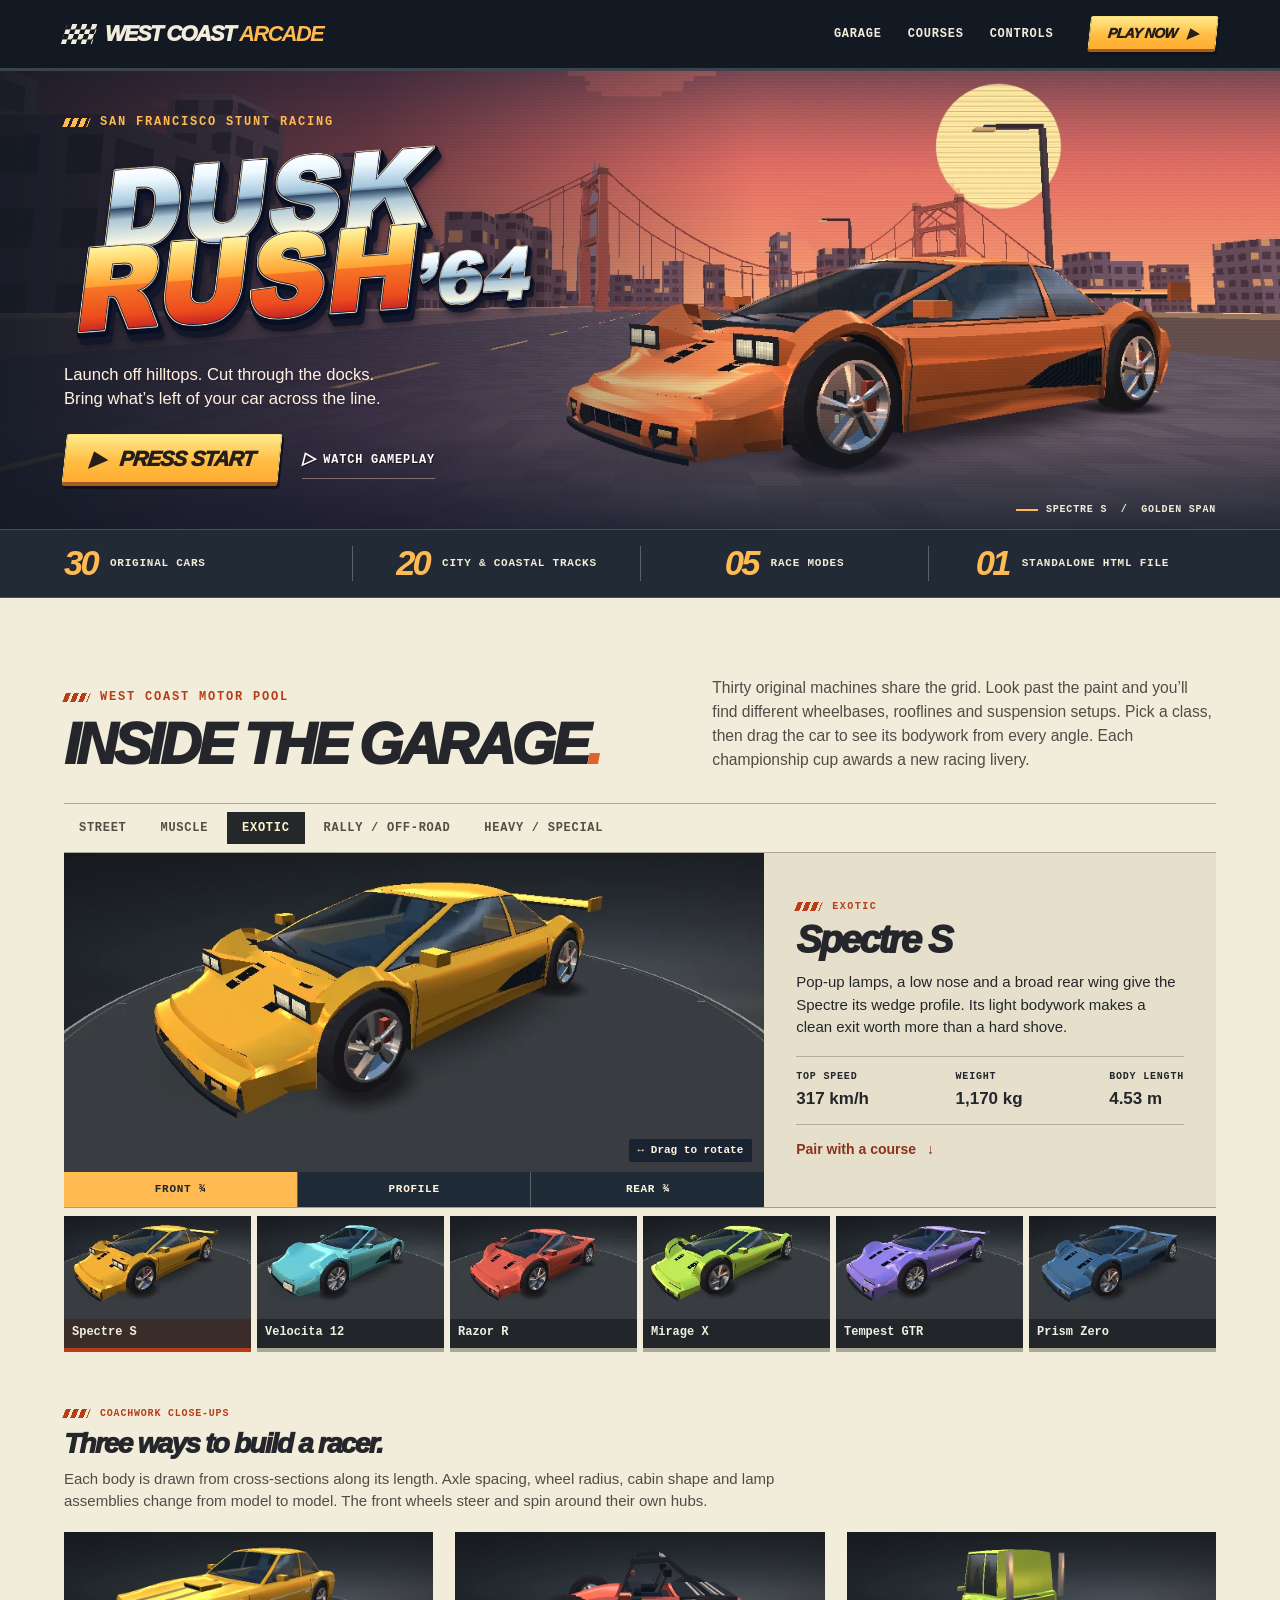
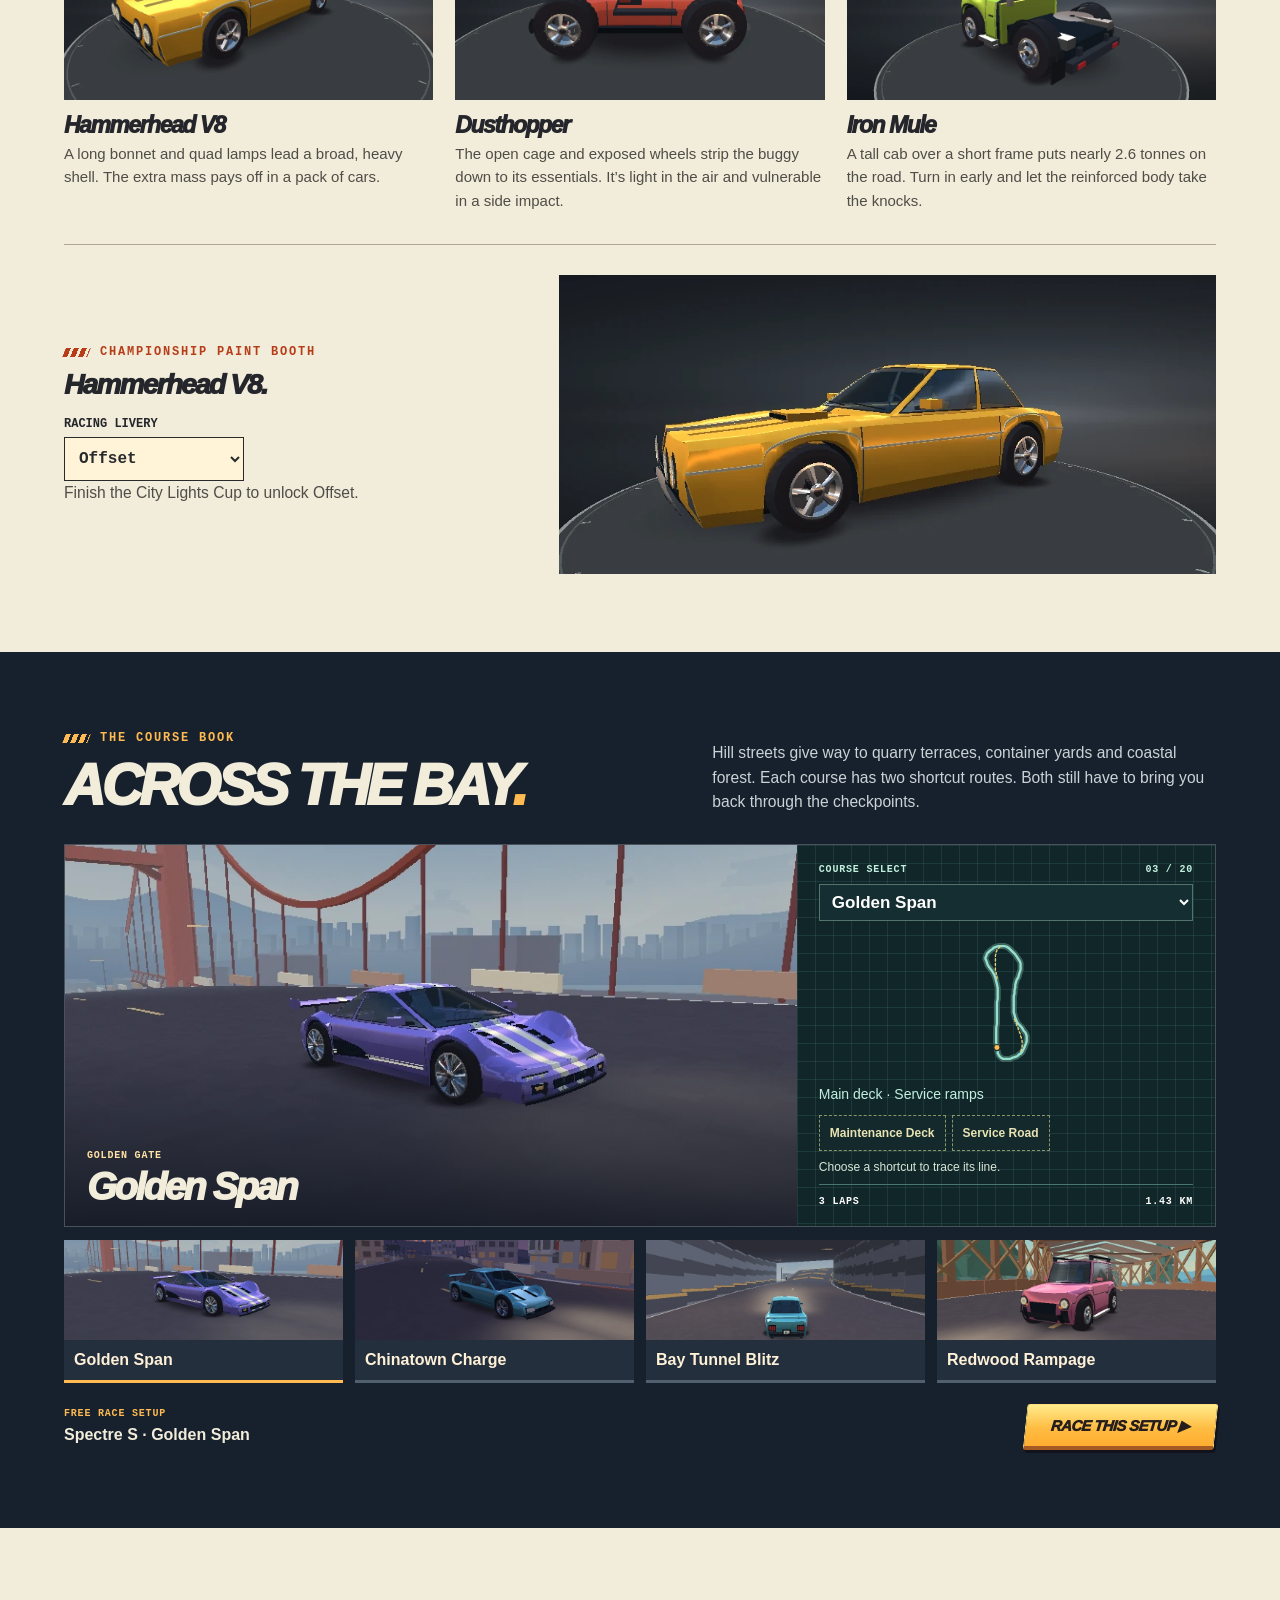
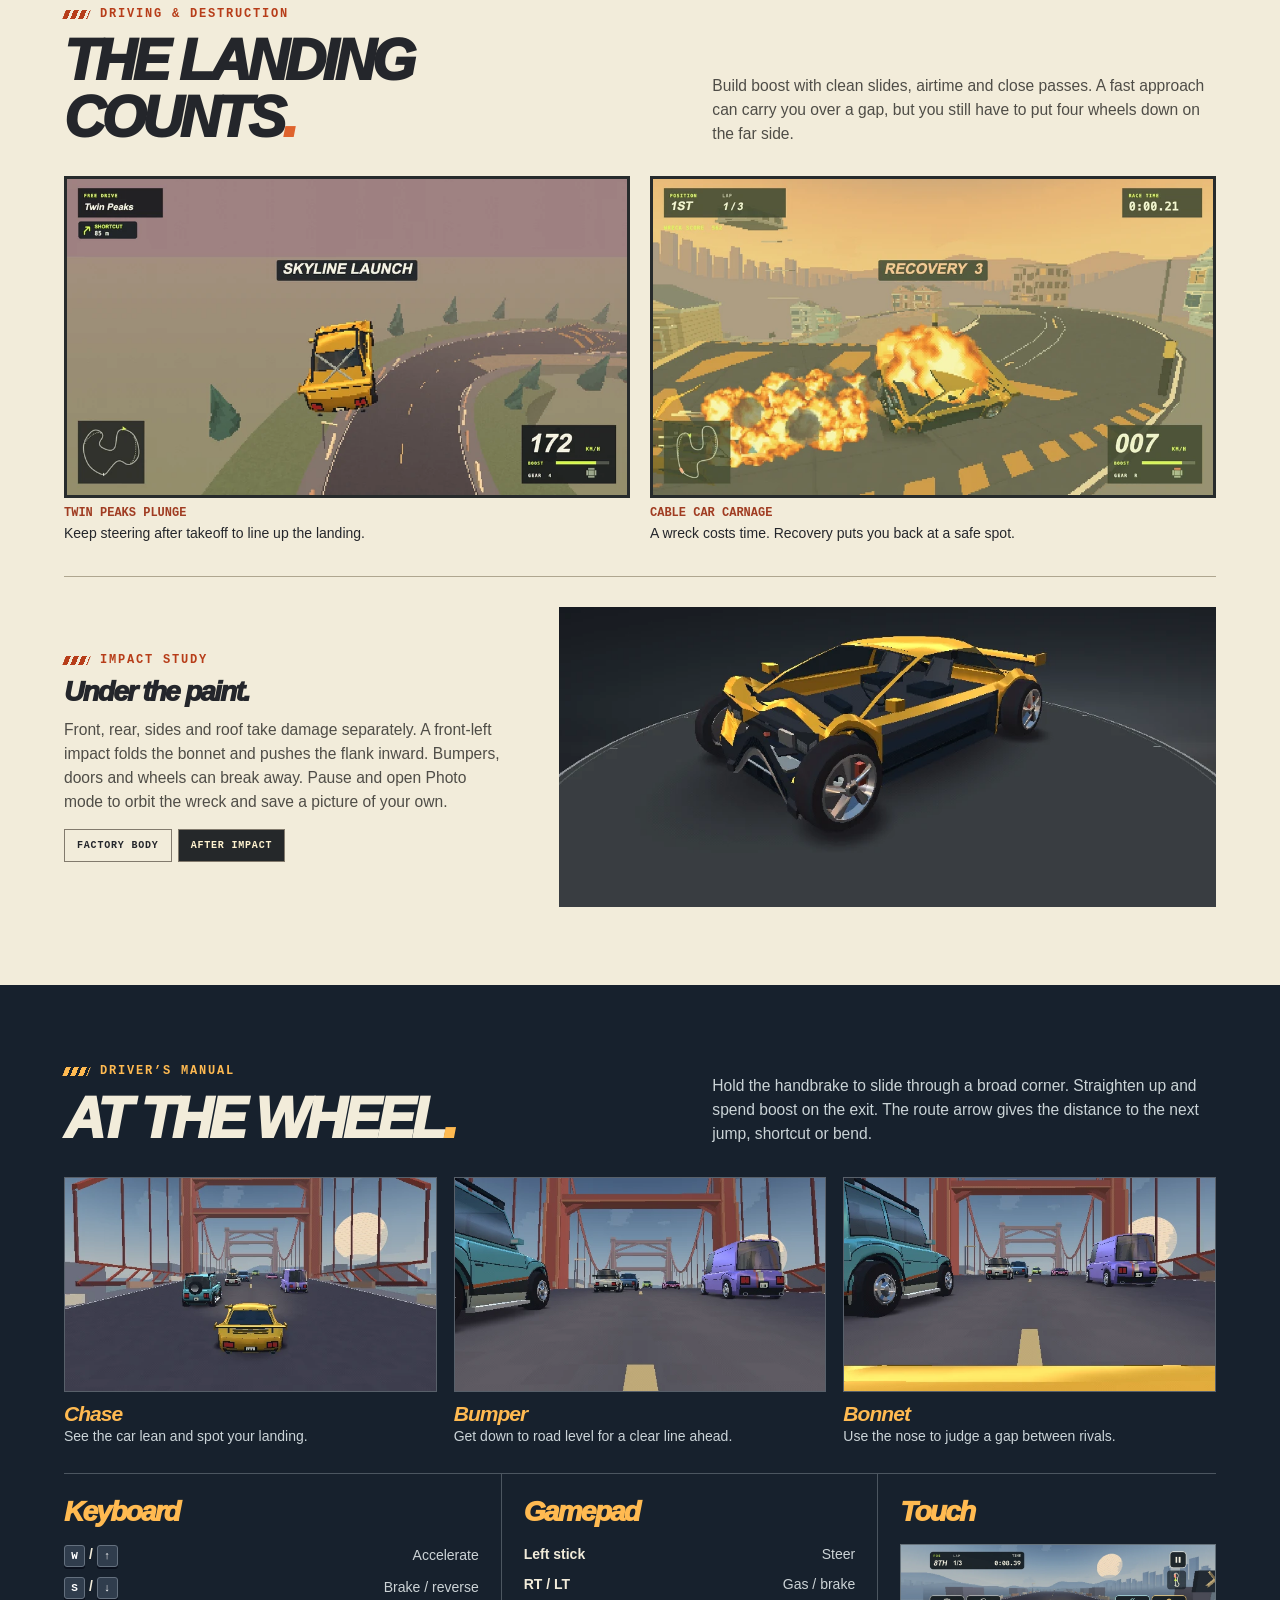
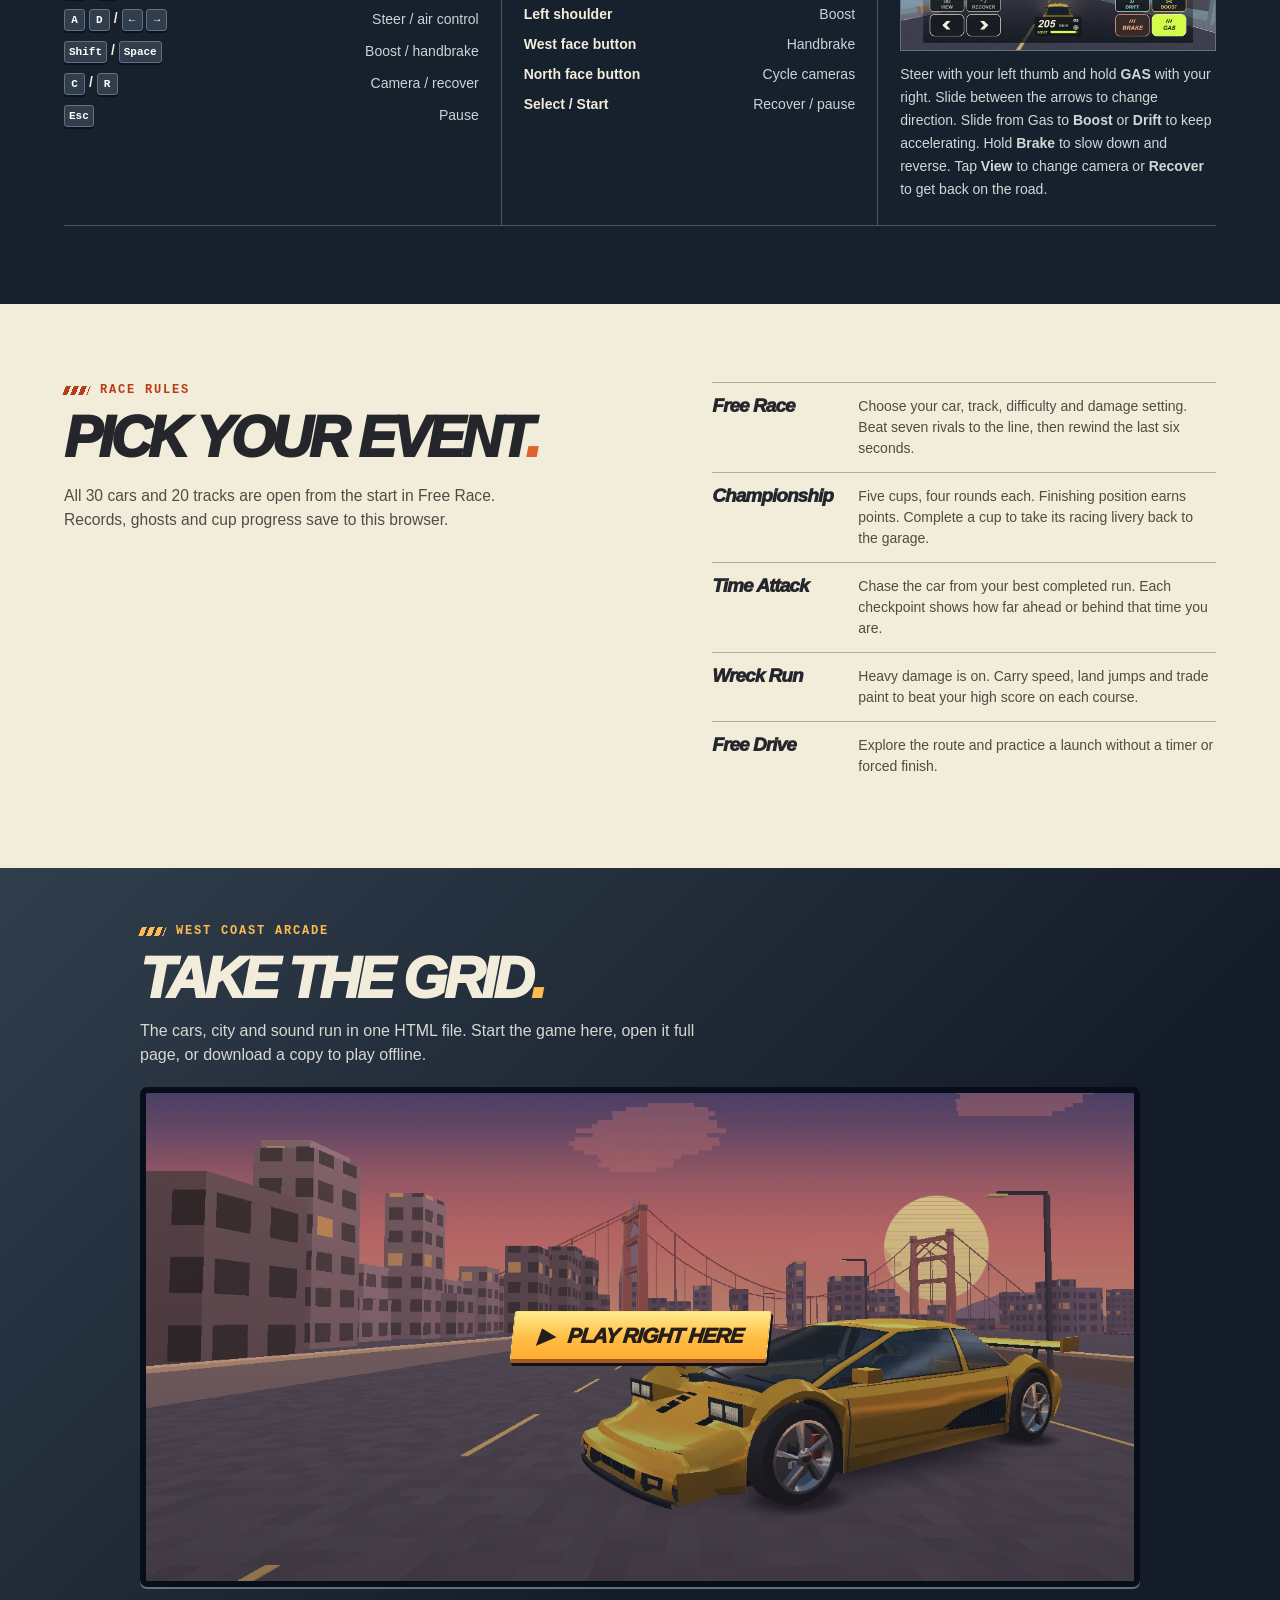
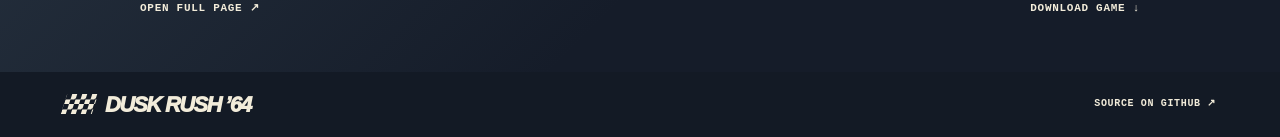
==== commit 01ce77fc: "Put every car on an interactive showroom turntable" ====
--- a/docs/index.html
+++ b/docs/index.html
@@ -93,8 +93,8 @@
             <p>
               Thirty original machines share the grid. Look past the paint and
               you’ll find different wheelbases, rooflines and suspension setups.
-              Pick a class and inspect the bodywork. In the game, start with
-              factory paint or club stripes and earn five more liveries in the cups.
+              Pick a class, then drag the car to see its bodywork from every angle.
+              Each championship cup awards a new racing livery.
             </p>
           </header>
           <div
@@ -105,6 +105,8 @@
           ></div>
           <div class="showcase">
             <div class="stage">
+              <div id="turntable" role="slider" tabindex="0" aria-label="Rotate Spectre S"
+                aria-valuemin="0" aria-valuemax="345" aria-valuenow="0" aria-valuetext="Front three-quarter">
               <img
                 id="car-img"
                 src="media/showroom/12-front.webp"
@@ -112,7 +114,11 @@
                 height="410"
                 loading="lazy"
                 alt="Front three-quarter view of the Spectre S"
-              />
+                draggable="false"
+              />
+              <canvas id="rotation-frame" width="630" height="287" hidden aria-hidden="true"></canvas>
+              <span class="rotation-hint" aria-hidden="true">↔ Drag to rotate</span>
+              </div>
               <div class="viewbar" role="group" aria-label="Model angle">
                 <button data-view="front" aria-pressed="true">Front ¾</button
                 ><button data-view="side" aria-pressed="false">Profile</button
--- a/docs/site.css
+++ b/docs/site.css
@@ -413,33 +413,70 @@
 .stage {
   position: relative;
   background: #292f35;
-  display: flex;
+  display: grid;
+  grid-template-rows: 1fr auto;
+  min-width: 0;
+}
+#turntable {
+  position: relative;
+  width: 100%;
+  align-self: stretch;
+  display: grid;
   align-items: center;
-}
-.stage img {
+  cursor: grab;
+  touch-action: pan-y pinch-zoom;
+  -webkit-user-select: none;
+  user-select: none;
+}
+#turntable:focus-visible {
+  outline: 3px solid var(--gold);
+  outline-offset: -4px;
+  z-index: 1;
+}
+#turntable.dragging { cursor: grabbing; }
+.stage img, .stage canvas {
   width: 100%;
   height: 100%;
   min-height: 240px;
   object-fit: cover;
+  pointer-events: none;
+}
+.stage canvas {
+  position: absolute;
+  inset: 0;
+}
+.rotation-hint {
+  position: absolute;
+  right: 12px;
+  bottom: 10px;
+  background: #15202fdc;
+  color: #fff5df;
+  padding: 5px 9px;
+  border-radius: 2px;
+  font: 600 11px/1.2 var(--mono, monospace);
+  pointer-events: none;
 }
 .viewbar {
-  display: flex;
-  gap: 3px;
-  position: absolute;
-  top: 11px;
-  left: 11px;
+  display: grid;
+  grid-template-columns: repeat(3, 1fr);
+  gap: 1px;
+  background: #58606a;
 }
 .viewbar button {
-  font-size: 10px;
-  padding: 6px 9px;
+  min-height: 35px;
+  font-size: 11px;
+  padding: 8px;
   color: #fff5df;
-  background: #15202fdc;
-  border: 1px solid #777d80;
+  background: #202b38;
+  border: 0;
 }
 .viewbar button[aria-pressed="true"] {
   background: var(--gold);
   color: #20242b;
   border-color: var(--gold);
+}
+@media (pointer: coarse) {
+  .viewbar button { min-width: 48px; min-height: 44px; }
 }
 .spec {
   padding: clamp(20px, 2.5vw, 40px);
@@ -975,7 +1012,7 @@
     border-top: 1px solid #4c5660;
     padding-left: 0;
   }
-  .stage img {
+  .stage img, .stage canvas {
     object-fit: contain;
   }
   .events > div {
@@ -1099,17 +1136,9 @@
   .control-grid {
     grid-template-columns: 1fr;
   }
-  .stage img {
+  .stage img, .stage canvas {
     min-height: 0;
     height: auto;
-  }
-  .viewbar {
-    top: 6px;
-    left: 6px;
-  }
-  .viewbar button {
-    padding: 4px 7px;
-    font-size: 9px;
   }
   .spec {
     padding: 18px;
